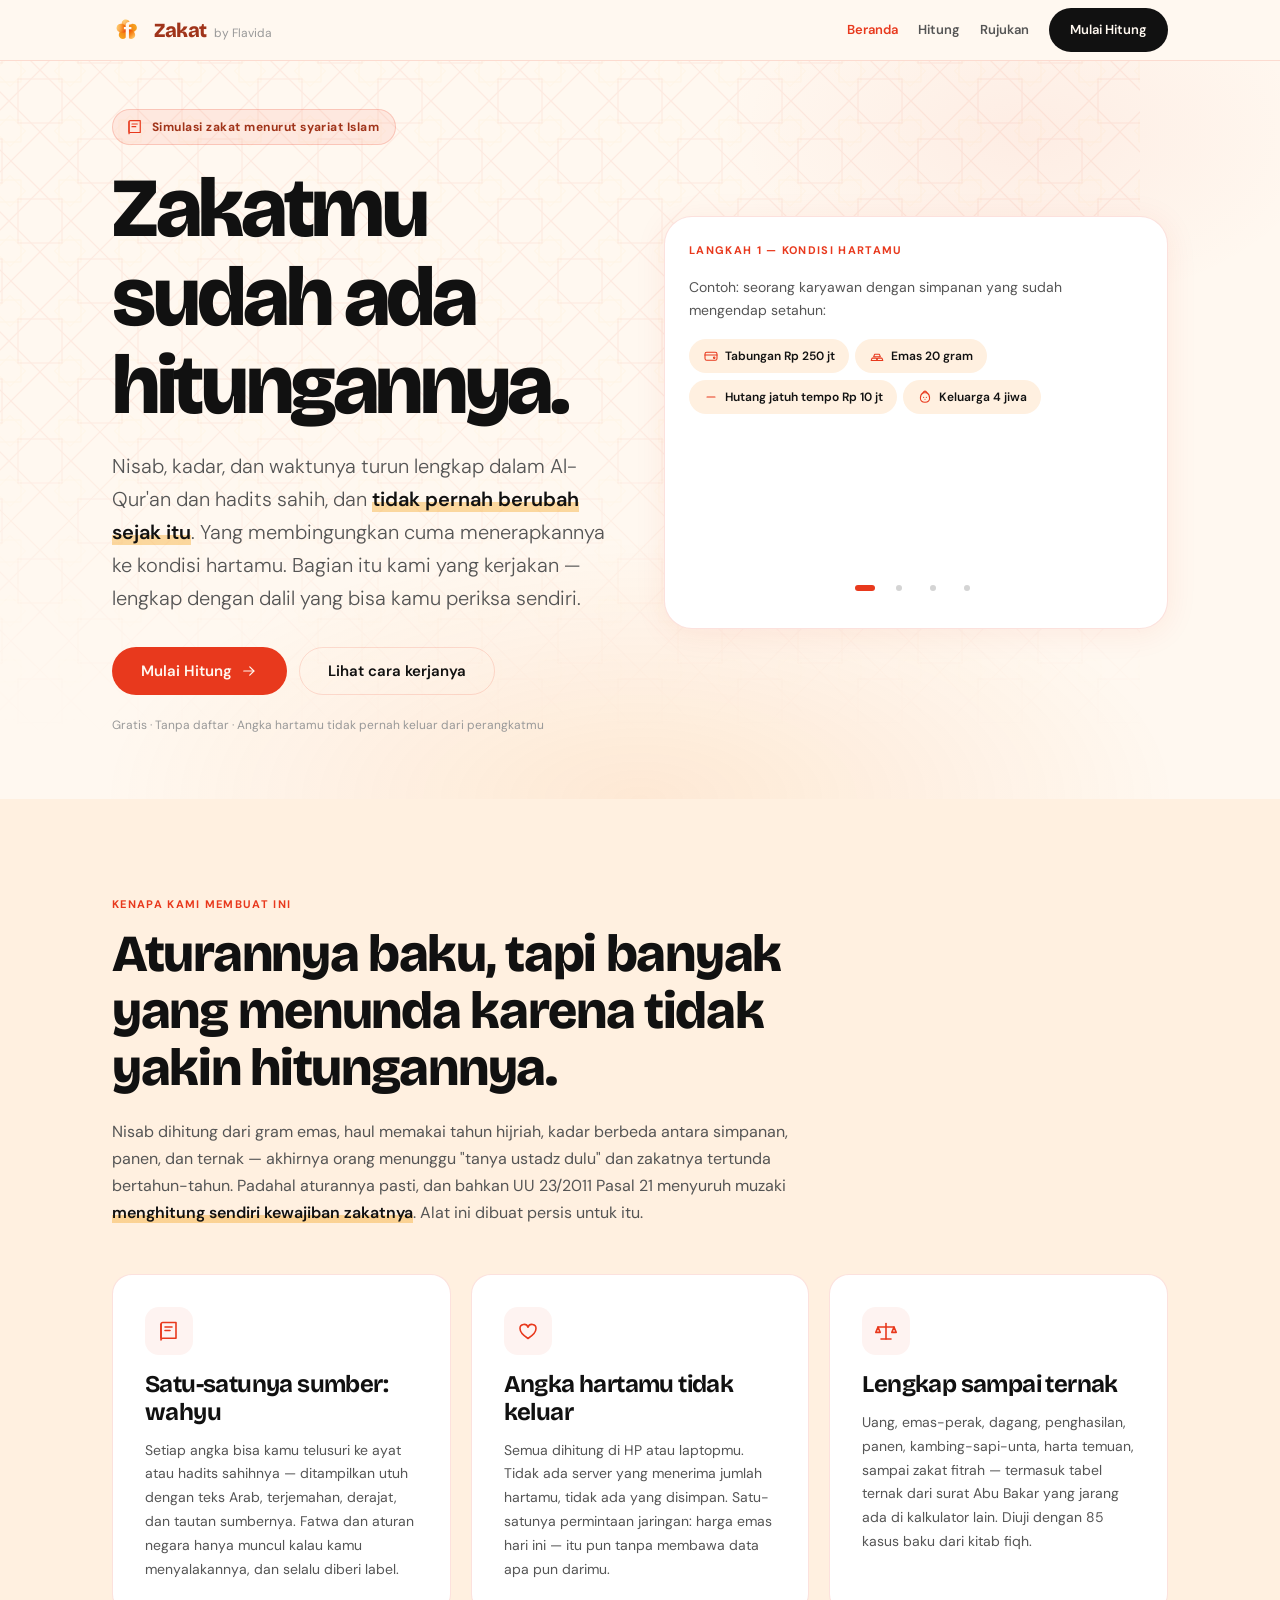
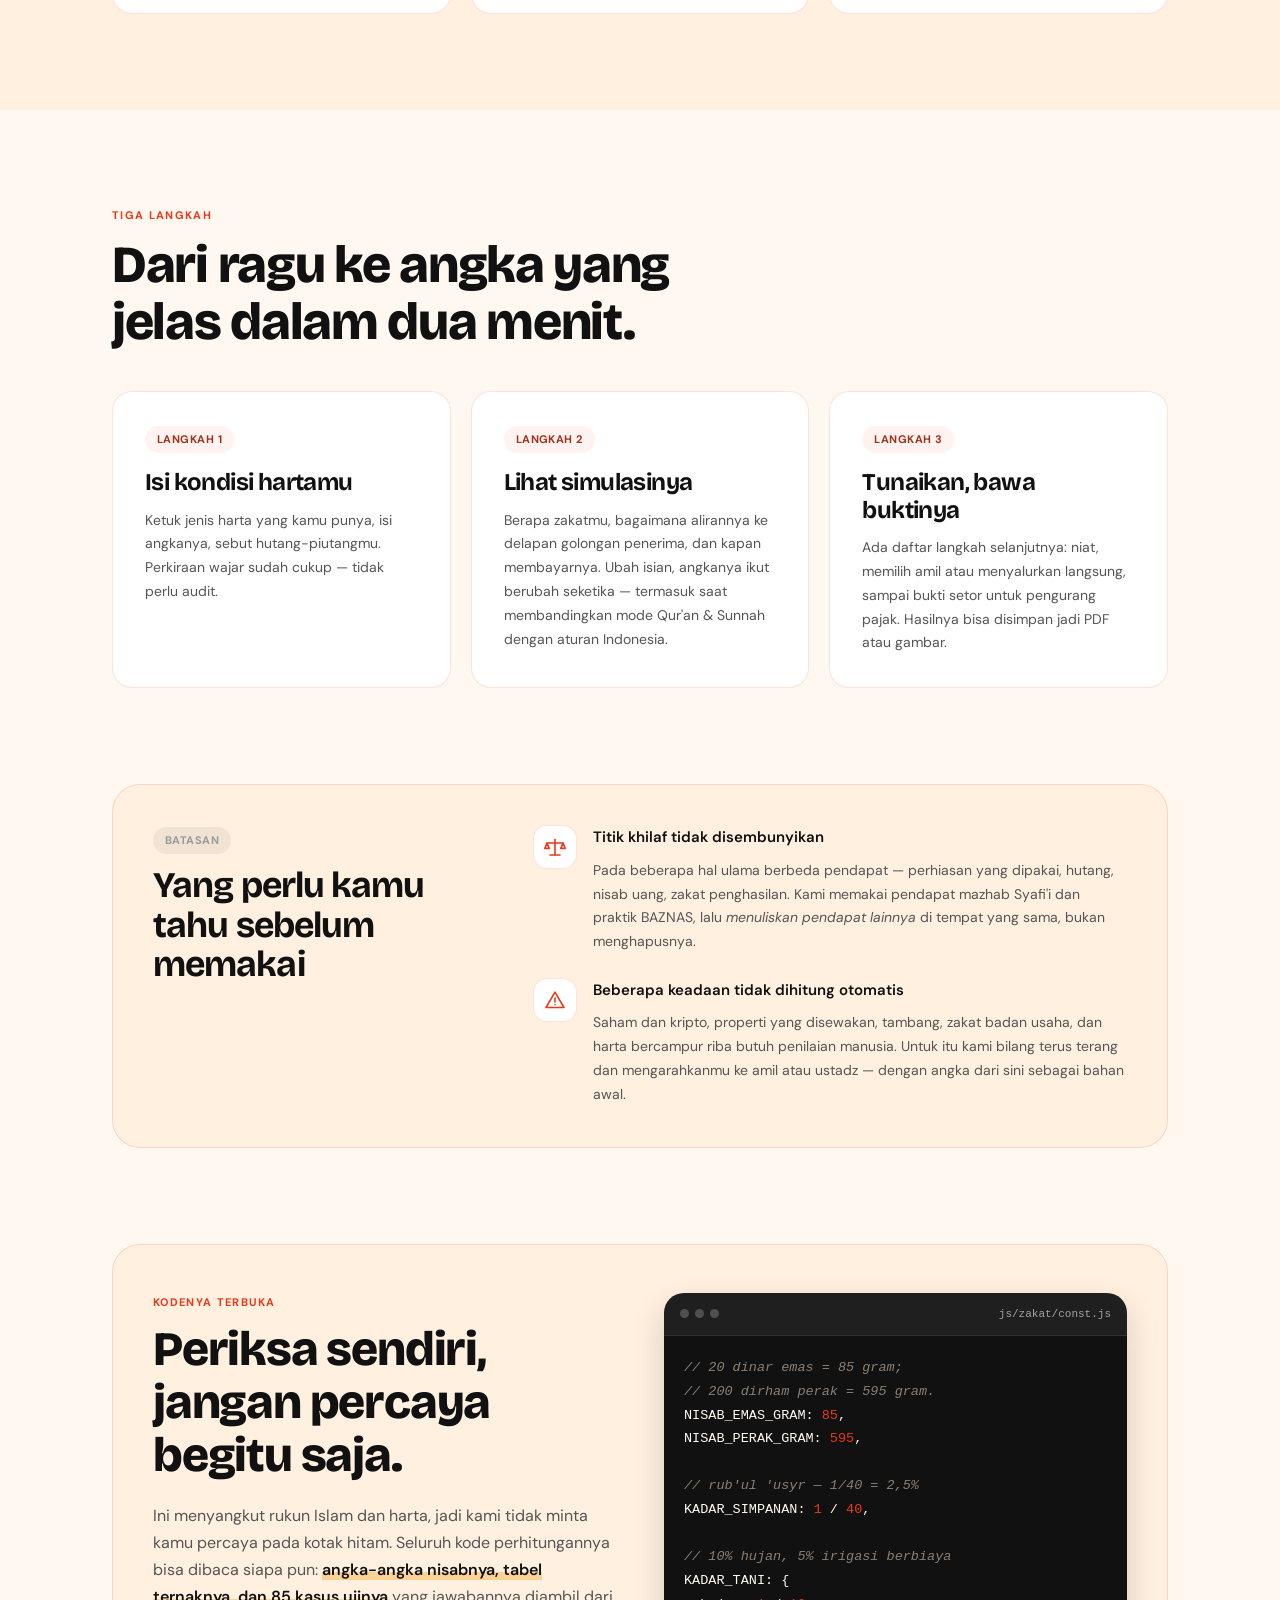
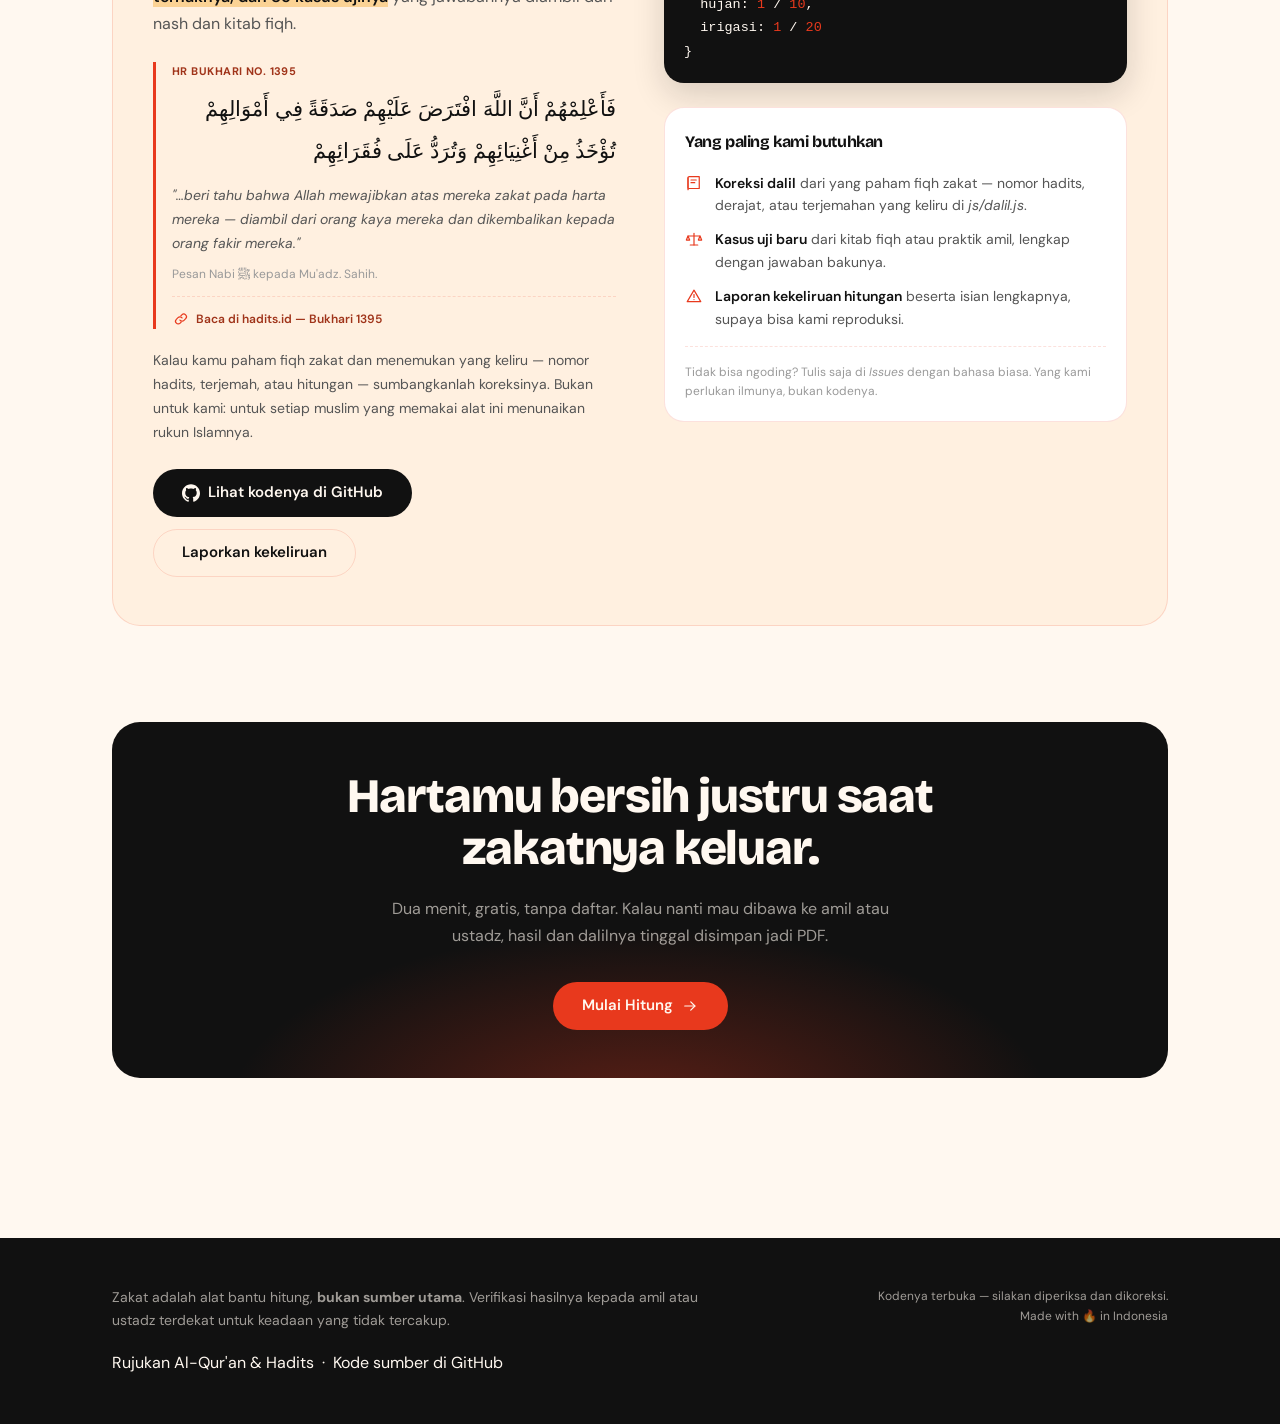
==== index.html @ 784aba40 "Kalkulator zakat sesuai Al-Qur'an dan Sunnah — rilis awal Mesin murni tanpa DOM (8 jenis harta + fit" ====
<!DOCTYPE html>
<html lang="id">
<head>
<meta charset="utf-8">
<meta name="viewport" content="width=device-width, initial-scale=1">
<title>Zakat — hitung zakatmu sesuai Al-Qur'an dan Sunnah</title>
<meta name="description" content="Aturan zakat sudah baku: nisab, kadar, haul, dan 8 golongan penerimanya. Isi kondisi hartamu, lihat berapa zakatmu, ke mana alirannya, dan kapan membayarnya — lengkap dengan dalil yang ditampilkan utuh. Gratis, tanpa daftar, dihitung di browser kamu sendiri.">
<meta name="theme-color" content="#FFF8F0">
<link rel="icon" href="assets/mark-color.svg">
<link rel="preconnect" href="https://fonts.gstatic.com" crossorigin>
<link rel="stylesheet" href="css/tokens.css?v=1">
<link rel="stylesheet" href="css/base.css?v=1">
<link rel="stylesheet" href="css/app.css?v=1">
</head>
<body>
<a class="skip-link" href="#utama">Lompat ke isi</a>

<script src="js/sprite.js?v=1"></script>

<nav class="nav">
  <div class="wrap nav-inner">
    <a class="nav-brand" href="index.html">
      <img src="assets/mark-color.svg" alt="">
      <span class="nav-brand-teks">
        <span class="nav-brand-nama">Zakat</span>
        <span class="nav-brand-sub">by Flavida</span>
      </span>
    </a>

    <button class="nav-toggle" type="button" id="nav-toggle"
            aria-expanded="false" aria-controls="nav-menu" aria-label="Buka menu">
      <span class="nav-toggle-garis"></span>
    </button>

    <div class="nav-menu" id="nav-menu">
      <a href="index.html">Beranda</a>
      <a href="hitung.html">Hitung</a>
      <a href="rujukan.html">Rujukan</a>
      <a class="btn btn-dark btn-sm" href="hitung.html">Mulai Hitung</a>
    </div>
  </div>
</nav>

<main id="utama">

  <!-- ═══ HERO ═══ -->
  <section class="hero">
    <!--
      Latar pola geometri Islam (bintang delapan / khatim) — pola yang sama
      dengan situs waris, karena keduanya satu keluarga: aturan yang dipakai
      di sini aturan Islam, dan itu terlihat sejak layar pertama.
    -->
    <div class="hero-pola" aria-hidden="true">
      <svg class="hero-pola-lapis hero-pola-besar" xmlns="http://www.w3.org/2000/svg">
        <defs>
          <pattern id="khatim-besar" width="120" height="120" patternUnits="userSpaceOnUse">
            <g fill="none" stroke="currentColor" stroke-width="1.1">
              <rect x="38" y="38" width="44" height="44"/>
              <path d="M60 29 91 60 60 91 29 60Z"/>
              <rect x="-22" y="-22" width="44" height="44"/>
              <path d="M0 -31 31 0 0 31 -31 0Z"/>
              <rect x="98" y="-22" width="44" height="44"/>
              <path d="M120 -31 151 0 120 31 89 0Z"/>
              <rect x="-22" y="98" width="44" height="44"/>
              <path d="M0 89 31 120 0 151 -31 120Z"/>
              <rect x="98" y="98" width="44" height="44"/>
              <path d="M120 89 151 120 120 151 89 120Z"/>
              <path d="M31 0 60 29M89 0 60 29M31 120 60 91M89 120 60 91M0 31 29 60M0 89 29 60M120 31 91 60M120 89 91 60"/>
            </g>
          </pattern>
        </defs>
        <rect width="100%" height="100%" fill="url(#khatim-besar)"/>
      </svg>

      <svg class="hero-pola-lapis hero-pola-kecil" xmlns="http://www.w3.org/2000/svg">
        <defs>
          <pattern id="khatim-kecil" width="60" height="60" patternUnits="userSpaceOnUse">
            <g fill="none" stroke="currentColor" stroke-width="0.9">
              <rect x="19" y="19" width="22" height="22"/>
              <path d="M30 14.5 45.5 30 30 45.5 14.5 30Z"/>
            </g>
          </pattern>
        </defs>
        <rect width="100%" height="100%" fill="url(#khatim-kecil)"/>
      </svg>
    </div>

    <div class="wrap">
      <div class="hero-grid">
        <div>
          <span class="lencana-syariat">
            <svg class="ic ic-sm" aria-hidden="true"><use href="#i-kitab"></use></svg>
            Simulasi zakat menurut syariat Islam
          </span>
          <h1>Zakatmu sudah ada hitungannya.</h1>
          <p class="hero-lead">
            Nisab, kadar, dan waktunya turun lengkap dalam Al-Qur'an dan hadits sahih, dan
            <span class="sorot">tidak pernah berubah sejak itu</span>. Yang membingungkan
            cuma menerapkannya ke kondisi hartamu. Bagian itu kami yang kerjakan —
            lengkap dengan dalil yang bisa kamu periksa sendiri.
          </p>
          <div class="btn-row">
            <a class="btn btn-primary" href="hitung.html">
              Mulai Hitung <svg class="ic ic-sm" aria-hidden="true"><use href="#i-kanan"></use></svg>
            </a>
            <a class="btn btn-ghost" href="#cara">Lihat cara kerjanya</a>
          </div>
          <p class="flav-caption" style="margin-top: var(--space-5)">
            Gratis · Tanpa daftar · Angka hartamu tidak pernah keluar dari perangkatmu
          </p>
        </div>

        <!-- Animasi demo — dihitung mesin asli, bukan angka karangan -->
        <div class="demo" id="demo" aria-label="Contoh simulasi perhitungan zakat">
          <div class="demo-tahap" id="demo-tahap"></div>
          <div id="demo-isi" style="min-height: 280px"></div>
          <div class="demo-titik" id="demo-titik"></div>
        </div>
      </div>
    </div>
  </section>

  <!-- ═══ MASALAHNYA ═══ -->
  <section class="section" id="cara" style="background: var(--bg-secondary)">
    <div class="wrap">
      <div style="max-width: 62ch; margin-bottom: var(--space-12)">
        <span class="overline">Kenapa kami membuat ini</span>
        <h2 class="flav-display-l">Aturannya baku, tapi banyak yang menunda karena tidak yakin hitungannya.</h2>
        <p class="flav-body" style="margin-top: var(--space-5)">
          Nisab dihitung dari gram emas, haul memakai tahun hijriah, kadar berbeda antara
          simpanan, panen, dan ternak — akhirnya orang menunggu "tanya ustadz dulu" dan
          zakatnya tertunda bertahun-tahun. Padahal aturannya pasti, dan bahkan
          UU 23/2011 Pasal 21 menyuruh muzaki <span class="sorot">menghitung sendiri
          kewajiban zakatnya</span>. Alat ini dibuat persis untuk itu.
        </p>
      </div>

      <div class="grid grid-3">
        <div class="card card-hover">
          <div class="card-icon"><svg class="ic" aria-hidden="true" style="color:var(--color-flame)"><use href="#i-kitab"></use></svg></div>
          <h3 class="flav-heading-m">Satu-satunya sumber: wahyu</h3>
          <p class="flav-body-sm" style="margin-top: var(--space-3)">
            Setiap angka bisa kamu telusuri ke ayat atau hadits sahihnya — ditampilkan utuh
            dengan teks Arab, terjemahan, derajat, dan tautan sumbernya. Fatwa dan aturan
            negara hanya muncul kalau kamu menyalakannya, dan selalu diberi label.
          </p>
        </div>
        <div class="card card-hover">
          <div class="card-icon"><svg class="ic" aria-hidden="true" style="color:var(--color-flame)"><use href="#i-hati"></use></svg></div>
          <h3 class="flav-heading-m">Angka hartamu tidak keluar</h3>
          <p class="flav-body-sm" style="margin-top: var(--space-3)">
            Semua dihitung di HP atau laptopmu. Tidak ada server yang menerima jumlah
            hartamu, tidak ada yang disimpan. Satu-satunya permintaan jaringan: harga emas
            hari ini — itu pun tanpa membawa data apa pun darimu.
          </p>
        </div>
        <div class="card card-hover">
          <div class="card-icon"><svg class="ic" aria-hidden="true" style="color:var(--color-flame)"><use href="#i-timbangan"></use></svg></div>
          <h3 class="flav-heading-m">Lengkap sampai ternak</h3>
          <p class="flav-body-sm" style="margin-top: var(--space-3)">
            Uang, emas-perak, dagang, penghasilan, panen, kambing-sapi-unta, harta temuan,
            sampai zakat fitrah — termasuk tabel ternak dari surat Abu Bakar yang jarang
            ada di kalkulator lain. Diuji dengan 85 kasus baku dari kitab fiqh.
          </p>
        </div>
      </div>
    </div>
  </section>

  <!-- ═══ LANGKAH ═══ -->
  <section class="section">
    <div class="wrap">
      <span class="overline">Tiga langkah</span>
      <h2 class="flav-display-l" style="max-width: 20ch">Dari ragu ke angka yang jelas dalam dua menit.</h2>

      <div class="grid grid-3" style="margin-top: var(--space-10)">
        <div class="card">
          <span class="badge">Langkah 1</span>
          <h3 class="flav-heading-m" style="margin-top: var(--space-4)">Isi kondisi hartamu</h3>
          <p class="flav-body-sm" style="margin-top: var(--space-3)">
            Ketuk jenis harta yang kamu punya, isi angkanya, sebut hutang-piutangmu.
            Perkiraan wajar sudah cukup — tidak perlu audit.
          </p>
        </div>
        <div class="card">
          <span class="badge">Langkah 2</span>
          <h3 class="flav-heading-m" style="margin-top: var(--space-4)">Lihat simulasinya</h3>
          <p class="flav-body-sm" style="margin-top: var(--space-3)">
            Berapa zakatmu, bagaimana alirannya ke delapan golongan penerima, dan kapan
            membayarnya. Ubah isian, angkanya ikut berubah seketika — termasuk saat
            membandingkan mode Qur'an &amp; Sunnah dengan aturan Indonesia.
          </p>
        </div>
        <div class="card">
          <span class="badge">Langkah 3</span>
          <h3 class="flav-heading-m" style="margin-top: var(--space-4)">Tunaikan, bawa buktinya</h3>
          <p class="flav-body-sm" style="margin-top: var(--space-3)">
            Ada daftar langkah selanjutnya: niat, memilih amil atau menyalurkan langsung,
            sampai bukti setor untuk pengurang pajak. Hasilnya bisa disimpan jadi
            PDF atau gambar.
          </p>
        </div>
      </div>
    </div>
  </section>

  <!-- ═══ BATASAN — jujur di depan ═══ -->
  <section class="section" style="padding-top: 0">
    <div class="wrap">
      <div class="batasan">
        <div class="batasan-kepala">
          <span class="badge badge-muted">Batasan</span>
          <h2 class="flav-heading-l" style="margin-top: var(--space-3)">Yang perlu kamu tahu
            sebelum memakai</h2>
        </div>
        <div class="batasan-poin">
          <div class="batasan-item">
            <span class="batasan-ikon">
              <svg class="ic" aria-hidden="true"><use href="#i-timbangan"></use></svg>
            </span>
            <div>
              <strong>Titik khilaf tidak disembunyikan</strong>
              <p>Pada beberapa hal ulama berbeda pendapat — perhiasan yang dipakai, hutang,
                nisab uang, zakat penghasilan. Kami memakai pendapat mazhab Syafi'i dan
                praktik BAZNAS, lalu <em>menuliskan pendapat lainnya</em> di tempat yang
                sama, bukan menghapusnya.</p>
            </div>
          </div>
          <div class="batasan-item">
            <span class="batasan-ikon">
              <svg class="ic" aria-hidden="true"><use href="#i-waspada"></use></svg>
            </span>
            <div>
              <strong>Beberapa keadaan tidak dihitung otomatis</strong>
              <p>Saham dan kripto, properti yang disewakan, tambang, zakat badan usaha, dan
                harta bercampur riba butuh penilaian manusia. Untuk itu kami bilang terus
                terang dan mengarahkanmu ke amil atau ustadz — dengan angka dari sini
                sebagai bahan awal.</p>
            </div>
          </div>
        </div>
      </div>
    </div>
  </section>

  <!-- ═══ KODE TERBUKA & KONTRIBUSI ═══ -->
  <section class="section" style="padding-top: 0" id="kontribusi">
    <div class="wrap">
      <div class="terbuka">
        <div class="terbuka-kiri">
          <span class="overline">Kodenya terbuka</span>
          <h2 class="flav-display-m" style="max-width: 16ch">Periksa sendiri, jangan percaya
            begitu saja.</h2>

          <p class="flav-body" style="margin-top: var(--space-5)">
            Ini menyangkut rukun Islam dan harta, jadi kami tidak minta kamu percaya pada
            kotak hitam. Seluruh kode perhitungannya bisa dibaca siapa pun:
            <span class="sorot">angka-angka nisabnya, tabel ternaknya, dan 85 kasus
            ujinya</span> yang jawabannya diambil dari nash dan kitab fiqh.
          </p>

          <div class="dalil" style="margin-top: var(--space-6)">
            <div class="dalil-rujukan">HR Bukhari no. 1395</div>
            <div class="dalil-arab" lang="ar" dir="rtl">فَأَعْلِمْهُمْ أَنَّ اللَّهَ افْتَرَضَ عَلَيْهِمْ صَدَقَةً فِي أَمْوَالِهِمْ تُؤْخَذُ مِنْ أَغْنِيَائِهِمْ وَتُرَدُّ عَلَى فُقَرَائِهِمْ</div>
            <div class="dalil-terjemah">
              "…beri tahu bahwa Allah mewajibkan atas mereka zakat pada harta mereka —
              diambil dari orang kaya mereka dan dikembalikan kepada orang fakir mereka."
            </div>
            <div class="dalil-sumber">Pesan Nabi ﷺ kepada Mu'adz. Sahih.</div>
            <div class="dalil-tautan">
              <a href="https://www.hadits.id/hadits/bukhari/1395" target="_blank" rel="noopener noreferrer">
                <svg class="ic ic-sm" aria-hidden="true"><use href="#i-tautan"></use></svg>
                Baca di hadits.id — Bukhari 1395
              </a>
            </div>
          </div>

          <p class="flav-body-sm" style="margin-top: var(--space-5)">
            Kalau kamu paham fiqh zakat dan menemukan yang keliru — nomor hadits, terjemah,
            atau hitungan — sumbangkanlah koreksinya. Bukan untuk kami: untuk setiap muslim
            yang memakai alat ini menunaikan rukun Islamnya.
          </p>

          <div class="btn-row" style="margin-top: var(--space-6)">
            <a class="btn btn-dark" href="https://github.com/arnantoakbar/zakat"
               target="_blank" rel="noopener noreferrer">
              <svg class="ic ic-sm ic-isi" aria-hidden="true"><use href="#i-github"></use></svg>
              Lihat kodenya di GitHub
            </a>
            <a class="btn btn-ghost" href="https://github.com/arnantoakbar/zakat/issues/new"
               target="_blank" rel="noopener noreferrer">
              Laporkan kekeliruan
            </a>
          </div>
        </div>

        <div class="terbuka-kanan">
          <!-- Cuplikan kode sungguhan dari mesin zakat, bukan hiasan. -->
          <div class="kode-kartu">
            <div class="kode-bar">
              <span class="kode-titik"></span><span class="kode-titik"></span><span class="kode-titik"></span>
              <span class="kode-nama">js/zakat/const.js</span>
            </div>
            <pre class="kode-isi"><code><span class="k-c">// 20 dinar emas = 85 gram;</span>
<span class="k-c">// 200 dirham perak = 595 gram.</span>
NISAB_EMAS_GRAM: <span class="k-n">85</span>,
NISAB_PERAK_GRAM: <span class="k-n">595</span>,

<span class="k-c">// rub'ul 'usyr — 1/40 = 2,5%</span>
KADAR_SIMPANAN: <span class="k-n">1</span> / <span class="k-n">40</span>,

<span class="k-c">// 10% hujan, 5% irigasi berbiaya</span>
KADAR_TANI: {
  hujan: <span class="k-n">1</span> / <span class="k-n">10</span>,
  irigasi: <span class="k-n">1</span> / <span class="k-n">20</span>
}</code></pre>
          </div>

          <div class="kontrib">
            <div class="kontrib-judul">Yang paling kami butuhkan</div>
            <ul class="kontrib-daftar">
              <li>
                <svg class="ic ic-sm" aria-hidden="true"><use href="#i-kitab"></use></svg>
                <span><strong>Koreksi dalil</strong> dari yang paham fiqh zakat — nomor
                  hadits, derajat, atau terjemahan yang keliru di <em>js/dalil.js</em>.</span>
              </li>
              <li>
                <svg class="ic ic-sm" aria-hidden="true"><use href="#i-timbangan"></use></svg>
                <span><strong>Kasus uji baru</strong> dari kitab fiqh atau praktik amil,
                  lengkap dengan jawaban bakunya.</span>
              </li>
              <li>
                <svg class="ic ic-sm" aria-hidden="true"><use href="#i-waspada"></use></svg>
                <span><strong>Laporan kekeliruan hitungan</strong> beserta isian lengkapnya,
                  supaya bisa kami reproduksi.</span>
              </li>
            </ul>
            <p class="kontrib-kaki">
              Tidak bisa ngoding? Tulis saja di <em>Issues</em> dengan bahasa biasa. Yang
              kami perlukan ilmunya, bukan kodenya.
            </p>
          </div>
        </div>
      </div>
    </div>
  </section>

  <!-- ═══ CTA ═══ -->
  <section class="section" style="padding-top: 0">
    <div class="wrap">
      <div style="background: var(--bg-dark); border-radius: var(--radius-cta); padding: var(--space-12) var(--space-6); text-align: center; position: relative; overflow: hidden">
        <div style="position:absolute; inset:0; background: radial-gradient(ellipse 60% 80% at 50% 110%, rgba(232,57,29,0.35), transparent 65%)"></div>
        <div style="position: relative">
          <h2 class="flav-display-m" style="color: var(--fg-on-dark); max-width: 22ch; margin-inline: auto">
            Hartamu bersih justru saat zakatnya keluar.
          </h2>
          <p style="color: var(--fg-on-dark-dim); margin: var(--space-5) auto var(--space-8); max-width: 48ch">
            Dua menit, gratis, tanpa daftar. Kalau nanti mau dibawa ke amil atau ustadz,
            hasil dan dalilnya tinggal disimpan jadi PDF.
          </p>
          <a class="btn btn-primary" href="hitung.html">
            Mulai Hitung <svg class="ic ic-sm" aria-hidden="true"><use href="#i-kanan"></use></svg>
          </a>
        </div>
      </div>
    </div>
  </section>

</main>

<footer class="footer">
  <div class="wrap footer-inner">
    <div>
      <p class="footer-note">
        Zakat adalah alat bantu hitung, <strong>bukan sumber utama</strong>. Verifikasi
        hasilnya kepada amil atau ustadz terdekat untuk keadaan yang tidak tercakup.
      </p>
      <p style="margin-top: var(--space-4)">
        <a href="rujukan.html">Rujukan Al-Qur'an &amp; Hadits</a> &nbsp;·&nbsp;
        <a href="https://github.com/arnantoakbar/zakat" target="_blank" rel="noopener noreferrer">Kode sumber di GitHub</a>
      </p>
    </div>
    <div class="footer-made">
      Kodenya terbuka — silakan diperiksa dan dikoreksi.<br>
      Made with 🔥 in Indonesia
    </div>
  </div>
</footer>

<script src="js/zakat/const.js?v=1"></script>
<script src="js/zakat/dagang.js?v=1"></script>
<script src="js/zakat/uang.js?v=1"></script>
<script src="js/zakat/penghasilan.js?v=1"></script>
<script src="js/zakat/tani.js?v=1"></script>
<script src="js/zakat/ternak.js?v=1"></script>
<script src="js/zakat/rikaz.js?v=1"></script>
<script src="js/zakat/fitrah.js?v=1"></script>
<script src="js/zakat/solve.js?v=1"></script>
<script src="js/dalil.js?v=1"></script>
<script src="js/harga.js?v=1"></script>
<script src="js/ui-landing.js?v=1"></script>
<script src="js/ui-nav.js?v=1"></script>
</body>
</html>
---- css/tokens.css ----
/*
 * Flavida Design System — Colors & Typography
 * v1.0 · 2026 · flavida.co
 *
 * Fonts: Bricolage Grotesque (display) + DM Sans (body).
 * The @import below loads them automatically. For best performance, ALSO add a
 * matching <link rel="preconnect"> to fonts.gstatic.com in your <head>.
 */
@import url('https://fonts.googleapis.com/css2?family=Bricolage+Grotesque:opsz,wght@12..96,700;12..96,800&family=DM+Sans:wght@300;400;500;600;700&display=swap');

/* ═══════════════════════════════════════════════════
   BASE COLOR TOKENS
   Inspired by Delonix regia (Flame Tree) flower
   ═══════════════════════════════════════════════════ */
:root {

  /* Primary palette */
  --color-flame:      #E8391D;   /* Flame Red — CTAs, primary accent */
  --color-orange:     #F5760A;   /* Fire Orange — gradient mid, hover */
  --color-amber:      #F5A623;   /* Amber Gold — highlights, sparkles */

  /* Neutrals */
  --color-ember:      #A0341A;   /* Ember — wordmark ink on light bg (warm dark) */
  --color-charcoal:   #111111;   /* Deep Charcoal — text, dark sections, B&W print utility */
  --color-mid:        #555555;   /* Mid Grey — body text, secondary */
  --color-light:      #999999;   /* Light Grey — captions, placeholders */

  /* Warm backgrounds */
  --color-cream:      #FFF8F0;   /* Warm Cream — primary bg (60%) */
  --color-parchment:  #FFF0E0;   /* Parchment — secondary bg, cards */

  /* Accent */
  --color-green:      #1B5E3B;   /* Canopy Green — from Delonix leaves, accent only */

  /* Semantic surface tokens */
  --color-border:     rgba(232, 57, 29, 0.15);
  --color-border-hover: rgba(232, 57, 29, 0.3);
  --color-shadow:     rgba(232, 57, 29, 0.08);
  --color-shadow-hover: rgba(232, 57, 29, 0.2);
  --color-flame-tint-sm: rgba(232, 57, 29, 0.06);
  --color-flame-tint-md: rgba(232, 57, 29, 0.12);
  --color-flame-tint-lg: rgba(232, 57, 29, 0.2);


  /* ═══════════════════════════════════════════════════
     SEMANTIC COLOR ALIASES
     ═══════════════════════════════════════════════════ */

  /* Backgrounds */
  --bg-primary:       var(--color-cream);
  --bg-secondary:     var(--color-parchment);
  --bg-dark:          var(--color-charcoal);
  --bg-accent:        var(--color-flame);

  /* Foregrounds */
  --fg-logo:          var(--color-ember);     /* Wordmark / logo ink on light bg */
  --fg1:              var(--color-charcoal);  /* Primary text */
  --fg2:              var(--color-mid);       /* Secondary text */
  --fg3:              var(--color-light);     /* Tertiary text / captions */
  --fg-accent:        var(--color-flame);     /* Accent / links */
  --fg-on-dark:       #FFF8F0;               /* Text on dark backgrounds */
  --fg-on-dark-dim:   rgba(255, 248, 240, 0.6);

  /* Borders */
  --border-default:   var(--color-border);
  --border-hover:     var(--color-border-hover);

  /* Shadows */
  --shadow-card:      0 4px 32px var(--color-shadow);
  --shadow-card-hover: 0 8px 32px var(--color-shadow-hover);
  --shadow-btn:       0 8px 24px rgba(232, 57, 29, 0.3);
  --shadow-mascot:    drop-shadow(0 8px 24px rgba(232, 57, 29, 0.2));

  /* Interactive states */
  --color-focus:      var(--color-flame);
  --color-success:    #22C55E;
  --color-error:      #E8391D;


  /* ═══════════════════════════════════════════════════
     TYPOGRAPHY TOKENS
     ═══════════════════════════════════════════════════ */

  /* Font families */
  --font-display:   'Bricolage Grotesque', 'Arial Black', sans-serif;
  --font-body:      'DM Sans', 'Helvetica Neue', Arial, sans-serif;
  --font-mono:      'Courier New', Courier, monospace;

  /* Font weights */
  --fw-light:       300;
  --fw-regular:     400;
  --fw-medium:      500;
  --fw-semibold:    600;
  --fw-bold:        700;
  --fw-extrabold:   800;

  /* Type scale — fluid where appropriate */
  --text-display-xl: clamp(42px, 7vw, 84px);    /* Hero headline */
  --text-display-l:  clamp(32px, 4.5vw, 52px);  /* Section titles */
  --text-display-m:  clamp(28px, 4vw, 48px);    /* CTA banners */
  --text-heading-l:  clamp(24px, 3vw, 36px);    /* Card/section h3 */
  --text-heading-m:  clamp(18px, 2.5vw, 24px);  /* h4 */
  --text-heading-s:  20px;                        /* h5 */
  --text-body-xl:    20px;                        /* Lead paragraph */
  --text-body:       16px;                        /* Standard body */
  --text-body-s:     15px;                        /* Secondary body */
  --text-body-xs:    14px;                        /* Card body */
  --text-label:      13px;                        /* Labels, nav */
  --text-caption:    12px;                        /* Small labels */
  --text-micro:      11px;                        /* Tags, overlines */

  /* Line heights */
  --lh-display:     1.05;
  --lh-heading:     1.1;
  --lh-lead:        1.65;
  --lh-body:        1.7;
  --lh-ui:          1.5;
  --lh-tight:       1.15;

  /* Letter spacing */
  --ls-tight:       -0.04em;  /* Display XL */
  --ls-snug:        -0.025em; /* Section titles */
  --ls-normal:      0;
  --ls-wide:        0.04em;   /* Nav, small labels */
  --ls-wider:       0.08em;   /* Tags */
  --ls-widest:      0.12em;   /* Overlines */


  /* ═══════════════════════════════════════════════════
     SPACING SCALE (4px base)
     ═══════════════════════════════════════════════════ */

  --space-1:   4px;
  --space-2:   8px;
  --space-3:   12px;
  --space-4:   16px;
  --space-5:   20px;
  --space-6:   24px;
  --space-7:   28px;
  --space-8:   32px;
  --space-10:  40px;
  --space-12:  48px;
  --space-14:  56px;
  --space-16:  64px;
  --space-20:  80px;
  --space-24:  96px;


  /* ═══════════════════════════════════════════════════
     BORDER RADIUS
     ═══════════════════════════════════════════════════ */

  --radius-pill:    100px;   /* Buttons, tags, badges */
  --radius-card:    20px;    /* Cards */
  --radius-cta:     28px;    /* CTA banners */
  --radius-icon:    14px;    /* Card icon boxes */
  --radius-input:   12px;    /* Form inputs */
  --radius-sm:      8px;     /* Small items */
  --radius-xs:      6px;     /* Tiny chips */


  /* ═══════════════════════════════════════════════════
     ANIMATION / TRANSITIONS
     ═══════════════════════════════════════════════════ */

  --ease-default:   ease;
  --duration-fast:  0.15s;
  --duration-base:  0.2s;
  --duration-slow:  0.35s;

  /* Standard transition shorthand */
  --transition-base:  transform var(--duration-base) var(--ease-default),
                      box-shadow var(--duration-base) var(--ease-default),
                      border-color var(--duration-base) var(--ease-default),
                      background var(--duration-base) var(--ease-default),
                      color var(--duration-fast) var(--ease-default);
}


/* ═══════════════════════════════════════════════════
   SEMANTIC TYPOGRAPHY CLASSES
   ═══════════════════════════════════════════════════ */

.flav-display-xl {
  font-family: var(--font-display);
  font-size: var(--text-display-xl);
  font-weight: var(--fw-extrabold);
  line-height: var(--lh-display);
  letter-spacing: var(--ls-tight);
}

.flav-display-l {
  font-family: var(--font-display);
  font-size: var(--text-display-l);
  font-weight: var(--fw-extrabold);
  line-height: var(--lh-heading);
  letter-spacing: var(--ls-snug);
}

.flav-display-m {
  font-family: var(--font-display);
  font-size: var(--text-display-m);
  font-weight: var(--fw-extrabold);
  line-height: var(--lh-heading);
  letter-spacing: var(--ls-snug);
}

.flav-heading-l {
  font-family: var(--font-display);
  font-size: var(--text-heading-l);
  font-weight: var(--fw-bold);
  line-height: var(--lh-heading);
  letter-spacing: var(--ls-snug);
}

.flav-heading-m {
  font-family: var(--font-display);
  font-size: var(--text-heading-m);
  font-weight: var(--fw-bold);
  line-height: var(--lh-tight);
}

.flav-body-lead {
  font-family: var(--font-body);
  font-size: var(--text-body-xl);
  font-weight: var(--fw-light);
  line-height: var(--lh-lead);
  color: var(--fg2);
}

.flav-body {
  font-family: var(--font-body);
  font-size: var(--text-body);
  font-weight: var(--fw-regular);
  line-height: var(--lh-body);
  color: var(--fg2);
}

.flav-body-sm {
  font-family: var(--font-body);
  font-size: var(--text-body-xs);
  font-weight: var(--fw-regular);
  line-height: var(--lh-body);
  color: var(--fg2);
}

.flav-label {
  font-family: var(--font-body);
  font-size: var(--text-micro);
  font-weight: var(--fw-bold);
  letter-spacing: var(--ls-widest);
  text-transform: uppercase;
  color: var(--fg-accent);
}

.flav-caption {
  font-family: var(--font-body);
  font-size: var(--text-caption);
  font-weight: var(--fw-regular);
  color: var(--fg3);
}

/* ═══════════════════════════════════════════════════
   UTILITY GRADIENTS
   ═══════════════════════════════════════════════════ */

.flav-gradient-flame {
  background: linear-gradient(135deg, var(--color-amber), var(--color-orange), var(--color-flame));
}

.flav-gradient-text {
  background: linear-gradient(135deg, var(--color-amber), var(--color-flame));
  -webkit-background-clip: text;
  -webkit-text-fill-color: transparent;
  background-clip: text;
}

.flav-glow-hero {
  background:
    radial-gradient(ellipse 60% 50% at 50% 100%, rgba(245,118,10,0.12), transparent 70%),
    radial-gradient(ellipse 40% 40% at 80% 20%, rgba(232,57,29,0.06), transparent 60%);
}

.flav-glow-dark {
  background: radial-gradient(ellipse 60% 80% at 50% 110%, rgba(232,57,29,0.35), transparent 65%);
}
---- css/base.css ----
/*
 * Waris — base layer
 * Reset, layout shell, nav, footer, buttons, cards.
 * Semua nilai warna/tipografi/jarak diambil dari css/tokens.css (Flavida DS).
 */

/* ═══════════════════════════════════════════════════
   RESET
   ═══════════════════════════════════════════════════ */

*,
*::before,
*::after { box-sizing: border-box; }

* { margin: 0; padding: 0; }

html {
  -webkit-text-size-adjust: 100%;
  scroll-behavior: smooth;
}

body {
  font-family: var(--font-body);
  font-size: var(--text-body);
  font-weight: var(--fw-regular);
  line-height: var(--lh-body);
  color: var(--fg1);
  background: var(--bg-primary);
  -webkit-font-smoothing: antialiased;
  text-rendering: optimizeLegibility;
  min-height: 100vh;
}

img, svg { display: block; max-width: 100%; }

/* Atribut hidden harus benar-benar menyembunyikan.
   Aturan bawaan browser untuk [hidden] kalah oleh kelas apa pun yang menyetel
   display — misalnya .btn yang inline-flex — sehingga elemen ber-hidden tetap
   terlihat. Ini pernah membuat dua tombol "kembali" muncul bersamaan di
   wizard. */
[hidden] { display: none !important; }

button, input, select, textarea { font: inherit; color: inherit; }

button { background: none; border: none; cursor: pointer; }

ul, ol { list-style: none; }

a { color: var(--fg-accent); text-decoration: none; }
a:hover { text-decoration: underline; }

:focus-visible {
  outline: 2px solid var(--color-flame);
  outline-offset: 3px;
  border-radius: var(--radius-xs);
}

@media (prefers-reduced-motion: reduce) {
  html { scroll-behavior: auto; }
  *, *::before, *::after {
    animation-duration: 0.01ms !important;
    animation-iteration-count: 1 !important;
    transition-duration: 0.01ms !important;
  }
}

/* ═══════════════════════════════════════════════════
   LAYOUT
   ═══════════════════════════════════════════════════ */

.wrap {
  width: 100%;
  max-width: 1120px;
  margin-inline: auto;
  padding-inline: var(--space-5);
}

.wrap-narrow { max-width: 720px; }

.section { padding-block: var(--space-16); }

@media (min-width: 768px) {
  .wrap { padding-inline: var(--space-8); }
  .section { padding-block: var(--space-24); }
}

.stack > * + * { margin-top: var(--space-4); }
.stack-lg > * + * { margin-top: var(--space-8); }

/* ═══════════════════════════════════════════════════
   TYPE HELPERS (melengkapi kelas flav-* di tokens.css)
   ═══════════════════════════════════════════════════ */

h1, h2, h3, h4 {
  font-family: var(--font-display);
  font-weight: var(--fw-bold);
  line-height: var(--lh-heading);
  letter-spacing: var(--ls-snug);
  color: var(--fg1);
}

.overline {
  font-family: var(--font-body);
  font-size: var(--text-micro);
  font-weight: var(--fw-bold);
  letter-spacing: var(--ls-widest);
  text-transform: uppercase;
  color: var(--fg-accent);
  display: block;
  margin-bottom: var(--space-3);
}

.muted { color: var(--fg2); }
.dim { color: var(--fg3); }
.center { text-align: center; }
.nowrap { white-space: nowrap; }

.num {
  font-variant-numeric: tabular-nums;
  font-feature-settings: "tnum";
}

/* ═══════════════════════════════════════════════════
   NAV
   ═══════════════════════════════════════════════════ */

.nav {
  position: sticky;
  top: 0;
  z-index: 50;
  background: rgba(255, 248, 240, 0.92);
  backdrop-filter: blur(12px);
  -webkit-backdrop-filter: blur(12px);
  border-bottom: 1px solid var(--border-default);
}

.nav-inner {
  display: flex;
  align-items: center;
  justify-content: space-between;
  gap: var(--space-4);
  min-height: 60px;
}

.nav-brand {
  display: flex;
  align-items: center;
  gap: var(--space-3);
  text-decoration: none;
  min-height: 44px;
  flex: none;
}
.nav-brand:hover { text-decoration: none; }

.nav-brand img { width: 30px; height: 30px; flex: none; }

/* "Waris" dan "by Flavida" dipisah sebagai dua elemen dengan jarak sendiri.
   Sebelumnya keduanya menempel jadi terbaca "Warisby Flavida". */
.nav-brand-teks {
  display: flex;
  align-items: baseline;
  gap: 7px;
  white-space: nowrap;
}

.nav-brand-nama {
  font-family: var(--font-display);
  font-size: 18px;
  font-weight: var(--fw-extrabold);
  letter-spacing: var(--ls-snug);
  color: var(--fg-logo);
  line-height: 1.1;
}

.nav-brand-sub {
  font-family: var(--font-body);
  font-size: var(--text-caption);
  font-weight: var(--fw-regular);
  color: var(--fg3);
  letter-spacing: 0;
  line-height: 1.1;
}

/* ── Tombol hamburger ─────────────────────────────── */

.nav-toggle {
  width: 44px; height: 44px;
  display: grid;
  place-items: center;
  border-radius: var(--radius-sm);
  flex: none;
  color: var(--fg1);
}
.nav-toggle:hover { background: rgba(17, 17, 17, 0.05); }

.nav-toggle-garis,
.nav-toggle-garis::before,
.nav-toggle-garis::after {
  display: block;
  width: 20px; height: 2px;
  border-radius: 2px;
  background: currentColor;
  transition: transform var(--duration-base) var(--ease-default),
              opacity var(--duration-fast) var(--ease-default);
}
.nav-toggle-garis { position: relative; }
.nav-toggle-garis::before,
.nav-toggle-garis::after {
  content: "";
  position: absolute;
  left: 0;
}
.nav-toggle-garis::before { top: -6px; }
.nav-toggle-garis::after  { top: 6px; }

.nav-toggle[aria-expanded="true"] .nav-toggle-garis { background: transparent; }
.nav-toggle[aria-expanded="true"] .nav-toggle-garis::before { transform: translateY(6px) rotate(45deg); }
.nav-toggle[aria-expanded="true"] .nav-toggle-garis::after  { transform: translateY(-6px) rotate(-45deg); }

/* ── Menu ─────────────────────────────────────────── */

.nav-menu {
  display: flex;
  align-items: center;
  gap: var(--space-5);
}

.nav-menu a:not(.btn),
.nav-menu button:not(.btn) {
  font-size: var(--text-label);
  font-weight: var(--fw-semibold);
  color: var(--fg2);
  text-decoration: none;
  white-space: nowrap;
}
.nav-menu a:not(.btn):hover { color: var(--color-flame); text-decoration: none; }
.nav-menu a[aria-current="page"] { color: var(--color-flame); }

/* Di layar sempit menu disembunyikan di balik hamburger, supaya logo punya
   ruang penuh dan tidak terpotong. */
@media (max-width: 767px) {
  .nav-menu {
    position: absolute;
    left: 0; right: 0;
    top: 100%;
    flex-direction: column;
    align-items: stretch;
    gap: 2px;
    padding: var(--space-3) var(--space-5) var(--space-5);
    background: var(--bg-primary);
    border-bottom: 1px solid var(--border-default);
    box-shadow: 0 12px 24px rgba(17, 17, 17, 0.06);
  }
  /* Disembunyikan lewat kelas, bukan atribut hidden: tidak ada kedipan saat
     halaman baru dimuat, dan kalau JS gagal, menu di desktop tetap tampil. */
  .nav-menu { display: none; }
  .nav-menu.buka { display: flex; }
  .nav-menu a:not(.btn),
  .nav-menu button:not(.btn) {
    display: flex;
    align-items: center;
    gap: var(--space-3);
    min-height: 48px;
    padding: 0 var(--space-2);
    border-radius: var(--radius-sm);
    font-size: var(--text-body-s);
    text-align: left;
    width: 100%;
  }
  .nav-menu .btn { margin-top: var(--space-3); width: 100%; }
  .nav { position: relative; }
}

@media (min-width: 768px) {
  .nav-toggle { display: none; }
  .nav-brand-nama { font-size: 20px; }
}

/* ═══════════════════════════════════════════════════
   BUTTONS
   ═══════════════════════════════════════════════════ */

.btn {
  display: inline-flex;
  align-items: center;
  justify-content: center;
  gap: var(--space-2);
  min-height: 48px;
  padding: 0 var(--space-7);
  border-radius: var(--radius-pill);
  font-family: var(--font-body);
  font-size: var(--text-body-s);
  font-weight: var(--fw-semibold);
  line-height: var(--lh-ui);
  text-align: center;
  text-decoration: none;
  transition: var(--transition-base);
  border: 1.5px solid transparent;
}
.btn:hover { text-decoration: none; }

.btn-primary {
  background: var(--color-flame);
  color: #FFF8F0;
}
.btn-primary:hover {
  background: var(--color-orange);
  transform: translateY(-2px);
  box-shadow: var(--shadow-btn);
}

.btn-dark {
  background: var(--color-charcoal);
  color: var(--fg-on-dark);
}
.btn-dark:hover {
  background: var(--color-flame);
  transform: translateY(-2px);
}

.btn-ghost {
  background: transparent;
  color: var(--fg1);
  border-color: var(--border-default);
}
.btn-ghost:hover {
  color: var(--color-flame);
  border-color: var(--color-flame);
}

.btn-sm {
  min-height: 44px;
  padding: 0 var(--space-5);
  font-size: var(--text-label);
}

.btn-block { width: 100%; }

.btn:disabled,
.btn[aria-disabled="true"] {
  opacity: 0.45;
  cursor: not-allowed;
  transform: none;
  box-shadow: none;
}

.btn-row {
  display: flex;
  flex-wrap: wrap;
  gap: var(--space-3);
}

/* ═══════════════════════════════════════════════════
   CARDS
   ═══════════════════════════════════════════════════ */

.card {
  position: relative;
  background: #FFFFFF;
  border: 1px solid var(--border-default);
  border-radius: var(--radius-card);
  padding: var(--space-6);
  overflow: hidden;
}

@media (min-width: 768px) {
  .card { padding: var(--space-8); }
}

.card-hover { transition: var(--transition-base); }

.card-hover::before {
  content: "";
  position: absolute;
  inset: 0 0 auto 0;
  height: 3px;
  background: linear-gradient(90deg, var(--color-flame), var(--color-amber));
  opacity: 0;
  transition: opacity var(--duration-base) var(--ease-default);
}

.card-hover:hover {
  transform: translateY(-4px);
  box-shadow: var(--shadow-card);
  border-color: var(--border-hover);
}
.card-hover:hover::before { opacity: 1; }

.card-soft {
  background: var(--bg-secondary);
  border-color: transparent;
}

.card-icon {
  width: 48px;
  height: 48px;
  display: grid;
  place-items: center;
  background: var(--color-flame-tint-sm);
  border-radius: var(--radius-icon);
  margin-bottom: var(--space-4);
  font-size: 24px;
  line-height: 1;
}

.grid {
  display: grid;
  gap: var(--space-4);
}

@media (min-width: 768px) {
  .grid-3 { grid-template-columns: repeat(3, 1fr); }
  .grid-2 { grid-template-columns: repeat(2, 1fr); }
  .grid { gap: var(--space-5); }
}

/* ═══════════════════════════════════════════════════
   BADGES
   ═══════════════════════════════════════════════════ */

.badge {
  display: inline-flex;
  align-items: center;
  gap: 6px;
  padding: 4px 12px;
  border-radius: var(--radius-pill);
  font-size: var(--text-micro);
  font-weight: var(--fw-bold);
  letter-spacing: var(--ls-wide);
  text-transform: uppercase;
  background: var(--color-flame-tint-sm);
  color: var(--color-ember);
  white-space: nowrap;
}

.badge-muted {
  background: rgba(17, 17, 17, 0.06);
  color: var(--fg3);
}

.badge-green {
  background: rgba(27, 94, 59, 0.1);
  color: var(--color-green);
}

/* ═══════════════════════════════════════════════════
   NOTE / CALLOUT
   ═══════════════════════════════════════════════════ */

.note {
  border-radius: var(--radius-card);
  padding: var(--space-5);
  font-size: var(--text-body-xs);
  line-height: var(--lh-body);
  color: var(--fg2);
  background: var(--bg-secondary);
  border: 1px solid var(--border-default);
}

.note-green {
  background: rgba(27, 94, 59, 0.06);
  border-color: rgba(27, 94, 59, 0.18);
}

.note strong { color: var(--fg1); font-weight: var(--fw-semibold); }

.note-title {
  font-family: var(--font-display);
  font-size: 17px;
  font-weight: var(--fw-bold);
  color: var(--fg1);
  margin-bottom: var(--space-2);
  letter-spacing: var(--ls-snug);
}

/* ═══════════════════════════════════════════════════
   FOOTER
   ═══════════════════════════════════════════════════ */

.footer {
  background: var(--bg-dark);
  color: var(--fg-on-dark);
  padding-block: var(--space-12);
  margin-top: var(--space-16);
}

.footer-inner {
  display: flex;
  flex-direction: column;
  gap: var(--space-6);
}

.footer a { color: var(--fg-on-dark); }
.footer a:hover { color: var(--color-amber); }

.footer-note {
  font-size: var(--text-body-xs);
  color: var(--fg-on-dark-dim);
  line-height: var(--lh-body);
  max-width: 60ch;
}

.footer-made {
  font-size: var(--text-caption);
  color: var(--fg-on-dark-dim);
  border-top: 1px solid rgba(255, 248, 240, 0.12);
  padding-top: var(--space-5);
}

@media (min-width: 768px) {
  .footer-inner { flex-direction: row; justify-content: space-between; align-items: flex-start; }
  .footer-made { border: none; padding-top: 0; text-align: right; }
}

/* ═══════════════════════════════════════════════════
   A11Y
   ═══════════════════════════════════════════════════ */

.sr-only {
  position: absolute;
  width: 1px; height: 1px;
  padding: 0; margin: -1px;
  overflow: hidden;
  clip: rect(0 0 0 0);
  white-space: nowrap;
  border: 0;
}

.skip-link {
  position: absolute;
  left: -9999px;
  top: var(--space-2);
  z-index: 100;
  background: var(--color-charcoal);
  color: var(--fg-on-dark);
  padding: var(--space-3) var(--space-5);
  border-radius: var(--radius-pill);
}
.skip-link:focus { left: var(--space-5); }
---- css/app.css ----
/*
 * Waris — lapisan aplikasi.
 * Wizard input, ledger harta, donut pembagian, kartu hasil, animasi demo.
 */

/* ═══════════════════════════════════════════════════
   IKON
   ═══════════════════════════════════════════════════ */

.ic {
  width: 24px; height: 24px;
  flex: none;
  fill: none;
  stroke: currentColor;
  stroke-width: 1.6;
  stroke-linecap: round;
  stroke-linejoin: round;
}
.ic-sm { width: 18px; height: 18px; }
/* Ikon yang digambar dengan isi, bukan garis — misalnya logo GitHub. */
.ic-isi { fill: currentColor; stroke: none; }
.ic-lg { width: 32px; height: 32px; }

/* ═══════════════════════════════════════════════════
   PROGRESS WIZARD
   ═══════════════════════════════════════════════════ */

.progres {
  display: flex;
  gap: var(--space-2);
  margin-bottom: var(--space-6);
}

.progres-item {
  flex: 1;
  height: 4px;
  border-radius: var(--radius-pill);
  background: rgba(17, 17, 17, 0.08);
  position: relative;
  transition: background var(--duration-slow) var(--ease-default);
}
.progres-item.lewat { background: var(--color-amber); }
.progres-item.kini { background: var(--color-flame); }

.progres-teks {
  font-size: var(--text-micro);
  font-weight: var(--fw-bold);
  letter-spacing: var(--ls-wide);
  text-transform: uppercase;
  color: var(--fg3);
  margin-bottom: var(--space-2);
}

/* ═══════════════════════════════════════════════════
   LANGKAH
   ═══════════════════════════════════════════════════ */

.langkah { display: none; }
.langkah.aktif { display: block; animation: masuk var(--duration-slow) var(--ease-default); }

@keyframes masuk {
  from { opacity: 0; transform: translateY(8px); }
  to   { opacity: 1; transform: none; }
}

.langkah h2 {
  font-size: clamp(24px, 5vw, 32px);
  font-weight: var(--fw-extrabold);
  margin-bottom: var(--space-3);
}

.langkah-ket {
  font-size: var(--text-body-s);
  color: var(--fg2);
  margin-bottom: var(--space-6);
  max-width: 52ch;
}

.aksi-langkah {
  display: flex;
  gap: var(--space-3);
  margin-top: var(--space-8);
  padding-top: var(--space-6);
  border-top: 1px solid var(--border-default);
}
.aksi-langkah .btn { flex: 1; }
.aksi-langkah .btn-ghost { flex: 0 0 auto; }

/* ═══════════════════════════════════════════════════
   PILIHAN BESAR (jenis kelamin pewaris)
   ═══════════════════════════════════════════════════ */

.pilih-grid {
  display: grid;
  grid-template-columns: 1fr 1fr;
  gap: var(--space-3);
}

.pilih {
  display: flex;
  flex-direction: column;
  align-items: center;
  gap: var(--space-3);
  padding: var(--space-6) var(--space-4);
  background: #FFFFFF;
  border: 1.5px solid var(--border-default);
  border-radius: var(--radius-card);
  cursor: pointer;
  transition: var(--transition-base);
  text-align: center;
  min-height: 128px;
  justify-content: center;
}
.pilih:hover { border-color: var(--border-hover); transform: translateY(-2px); }
.pilih .ic { width: 40px; height: 40px; color: var(--fg3); transition: color var(--duration-base); }
.pilih span {
  font-size: var(--text-body-s);
  font-weight: var(--fw-semibold);
}
.pilih[aria-pressed="true"] {
  border-color: var(--color-flame);
  background: var(--color-flame-tint-sm);
}
.pilih[aria-pressed="true"] .ic { color: var(--color-flame); }

/* ═══════════════════════════════════════════════════
   INPUT UANG
   ═══════════════════════════════════════════════════ */

.uang-field { margin-bottom: var(--space-5); }

.uang-label {
  display: block;
  font-size: var(--text-body-xs);
  font-weight: var(--fw-semibold);
  margin-bottom: var(--space-2);
}
.uang-ket {
  display: block;
  font-size: var(--text-caption);
  color: var(--fg3);
  margin-top: var(--space-2);
  line-height: 1.5;
}

.uang-box {
  display: flex;
  align-items: center;
  gap: var(--space-2);
  background: #FFFFFF;
  border: 1.5px solid var(--border-default);
  border-radius: var(--radius-input);
  padding: 0 var(--space-4);
  transition: border-color var(--duration-base) var(--ease-default);
  min-height: 52px;
}
.uang-box:focus-within { border-color: var(--color-flame); }
.uang-box .rp {
  font-size: var(--text-body-s);
  font-weight: var(--fw-semibold);
  color: var(--fg3);
}
.uang-box input {
  flex: 1;
  min-width: 0;
  border: none;
  outline: none;
  background: none;
  font-size: 20px;
  font-weight: var(--fw-semibold);
  font-variant-numeric: tabular-nums;
  padding: var(--space-3) 0;
  text-align: right;
}
.uang-box.besar input { font-size: 26px; font-weight: var(--fw-bold); }

/* ═══════════════════════════════════════════════════
   ACCORDION
   ═══════════════════════════════════════════════════ */

.lipat {
  border: 1px solid var(--border-default);
  border-radius: var(--radius-card);
  background: #FFFFFF;
  margin-bottom: var(--space-3);
  overflow: hidden;
}

.lipat-tombol {
  width: 100%;
  display: flex;
  align-items: center;
  gap: var(--space-3);
  padding: var(--space-4) var(--space-5);
  text-align: left;
  min-height: 56px;
  font-size: var(--text-body-s);
  font-weight: var(--fw-semibold);
}
.lipat-tombol .ic { color: var(--fg3); }
.lipat-tombol .panah {
  margin-left: auto;
  transition: transform var(--duration-base) var(--ease-default);
}
.lipat[open] .lipat-tombol .panah,
.lipat.buka .lipat-tombol .panah { transform: rotate(180deg); }

.lipat-isi {
  padding: 0 var(--space-5) var(--space-5);
  border-top: 1px solid var(--border-default);
  padding-top: var(--space-5);
}
.lipat:not(.buka) .lipat-isi { display: none; }

.lipat-hitung {
  margin-left: auto;
  margin-right: var(--space-2);
  font-size: var(--text-micro);
  font-weight: var(--fw-bold);
  background: var(--color-flame);
  color: #FFF8F0;
  border-radius: var(--radius-pill);
  padding: 3px 9px;
}
.lipat-hitung:empty { display: none; }

/* ═══════════════════════════════════════════════════
   KARTU AHLI WARIS (counter)
   ═══════════════════════════════════════════════════ */

.waris-grid { display: grid; gap: var(--space-2); }

.waris-item {
  display: flex;
  align-items: center;
  gap: var(--space-3);
  padding: var(--space-3) var(--space-4);
  background: #FFFFFF;
  border: 1px solid var(--border-default);
  border-radius: var(--radius-input);
  min-height: 60px;
  transition: var(--transition-base);
}
.waris-item.terisi {
  border-color: var(--color-flame);
  background: var(--color-flame-tint-sm);
}

.waris-item .ic { color: var(--fg3); }
.waris-item.terisi .ic { color: var(--color-flame); }

.waris-teks { flex: 1; min-width: 0; display: block; }
.waris-nama {
  display: block;
  font-size: var(--text-body-xs);
  font-weight: var(--fw-semibold);
  line-height: 1.35;
}
.waris-ket {
  display: block;
  font-size: var(--text-caption);
  color: var(--fg3);
  line-height: 1.4;
  margin-top: 1px;
}
/* Istilah resmi faraid, ditaruh di belakang nama sehari-hari. */
.waris-resmi {
  font-weight: var(--fw-regular);
  color: var(--fg3);
}

.counter {
  display: flex;
  align-items: center;
  gap: var(--space-1);
  flex: none;
}
.counter button {
  position: relative;
  width: 36px; height: 36px;
  display: grid; place-items: center;
  border-radius: 50%;
  border: 1.5px solid var(--border-default);
  color: var(--fg2);
  transition: var(--transition-base);
}
/* Lingkarannya tetap 36px supaya barisnya tidak sesak, tapi area yang bisa
   ditekan diperluas jadi 44px — ukuran minimum yang nyaman untuk jari. */
.counter button::after {
  content: "";
  position: absolute;
  top: 50%; left: 50%;
  width: 44px; height: 44px;
  transform: translate(-50%, -50%);
}
.counter button:hover:not(:disabled) {
  border-color: var(--color-flame);
  color: var(--color-flame);
}
.counter button:disabled { opacity: 0.3; cursor: not-allowed; }
.counter .nilai {
  min-width: 28px;
  text-align: center;
  font-size: var(--text-body-s);
  font-weight: var(--fw-bold);
  font-variant-numeric: tabular-nums;
}

/* toggle ya/tidak untuk ahli waris tunggal */
.waris-item .toggle {
  flex: none;
  width: 52px; height: 30px;
  border-radius: var(--radius-pill);
  background: rgba(17, 17, 17, 0.12);
  position: relative;
  transition: background var(--duration-base) var(--ease-default);
}
/* Sakelarnya setinggi 30px, area sentuhnya dinaikkan jadi 44px. */
.waris-item .toggle::before {
  content: "";
  position: absolute;
  left: 0; right: 0;
  top: 50%;
  height: 44px;
  transform: translateY(-50%);
}
.waris-item .toggle::after {
  content: "";
  position: absolute;
  top: 3px; left: 3px;
  width: 24px; height: 24px;
  border-radius: 50%;
  background: #FFFFFF;
  transition: transform var(--duration-base) var(--ease-default);
  box-shadow: 0 1px 3px rgba(0,0,0,0.2);
}
.waris-item .toggle[aria-pressed="true"] { background: var(--color-flame); }
.waris-item .toggle[aria-pressed="true"]::after { transform: translateX(22px); }

/* ═══════════════════════════════════════════════════
   CEKLIS KONDISI KHUSUS
   ═══════════════════════════════════════════════════ */

.ceklis {
  display: flex;
  align-items: flex-start;
  gap: var(--space-3);
  padding: var(--space-4);
  border-radius: var(--radius-input);
  border: 1px solid var(--border-default);
  background: #FFFFFF;
  margin-bottom: var(--space-2);
  cursor: pointer;
  text-align: left;
  width: 100%;
  transition: var(--transition-base);
}
.ceklis[aria-pressed="true"] {
  border-color: var(--color-flame);
  background: var(--color-flame-tint-sm);
}
.ceklis .kotak {
  flex: none;
  width: 22px; height: 22px;
  border-radius: var(--radius-xs);
  border: 1.5px solid var(--border-hover);
  display: grid; place-items: center;
  margin-top: 1px;
  color: transparent;
}
.ceklis[aria-pressed="true"] .kotak {
  background: var(--color-flame);
  border-color: var(--color-flame);
  color: #FFF8F0;
}
.ceklis > span:last-child { display: block; flex: 1; min-width: 0; }
.ceklis-judul { display: block; font-size: var(--text-body-xs); font-weight: var(--fw-semibold); line-height: 1.4; }
.ceklis-ket { display: block; font-size: var(--text-caption); color: var(--fg3); line-height: 1.5; margin-top: 3px; }

/* ═══════════════════════════════════════════════════
   HASIL — LEDGER HARTA
   ═══════════════════════════════════════════════════ */

.ledger { display: grid; gap: 2px; }

/* Dua kolom tetap: keterangan di kiri, angka rata kanan. Semua angka jatuh
   pada satu garis vertikal supaya pengurangannya terbaca menurun sampai ke
   hasil akhir, seperti membaca struk belanja. */
.ledger-baris {
  display: grid;
  grid-template-columns: 1fr auto;
  align-items: baseline;
  column-gap: var(--space-4);
  padding: var(--space-3) 0;
  border-bottom: 1px dashed var(--border-default);
  opacity: 0;
  animation: naik 0.45s var(--ease-default) forwards;
}
@keyframes naik {
  from { opacity: 0; transform: translateY(6px); }
  to   { opacity: 1; transform: none; }
}

.ledger-label {
  display: flex;
  align-items: center;
  gap: 6px;
  font-size: var(--text-body-xs);
  color: var(--fg2);
  line-height: 1.4;
}

.ledger-info {
  width: 26px; height: 26px;
  flex: none;
  display: grid;
  place-items: center;
  border-radius: 50%;
  color: var(--fg3);
}
.ledger-info:hover { background: var(--color-flame-tint-sm); color: var(--color-flame); }
.ledger-info .ic { width: 15px; height: 15px; }
.ledger-info[aria-expanded="true"] { background: var(--color-flame-tint-sm); color: var(--color-flame); }

.ledger-nilai {
  font-size: var(--text-body-s);
  font-weight: var(--fw-semibold);
  font-variant-numeric: tabular-nums;
  white-space: nowrap;
  text-align: right;
}
.ledger-baris.kurang .ledger-nilai { color: var(--color-flame); }

.ledger-baris.hasil {
  border-bottom: none;
  border-top: 2px solid var(--color-charcoal);
  margin-top: var(--space-2);
  padding-top: var(--space-4);
}
.ledger-baris.hasil .ledger-label {
  font-weight: var(--fw-bold);
  color: var(--fg1);
  font-size: var(--text-body-s);
}
.ledger-baris.hasil .ledger-nilai {
  font-family: var(--font-display);
  font-size: 22px;
  font-weight: var(--fw-extrabold);
  color: var(--color-flame);
}

.ledger-ket {
  grid-column: 1 / -1;
  margin-top: var(--space-3);
  padding: var(--space-3) var(--space-4);
  background: var(--bg-secondary);
  border-radius: var(--radius-sm);
  font-size: var(--text-caption);
  color: var(--fg2);
  line-height: 1.6;
}
.ledger-ket[hidden] { display: none; }

/* ═══════════════════════════════════════════════════
   HASIL — DONUT
   ═══════════════════════════════════════════════════ */

.donut-wrap {
  display: flex;
  flex-direction: column;
  align-items: center;
  gap: var(--space-6);
}

.donut { position: relative; width: 220px; height: 220px; flex: none; }
.donut svg { width: 100%; height: 100%; transform: rotate(-90deg); }
.donut-seg {
  transition: opacity var(--duration-base) var(--ease-default);
  cursor: pointer;
}
.donut-seg.redup { opacity: 0.25; }

.donut-tengah {
  position: absolute;
  inset: 0;
  display: grid;
  place-content: center;
  text-align: center;
  pointer-events: none;
}
.donut-tengah .angka {
  font-family: var(--font-display);
  font-size: 22px;
  font-weight: var(--fw-extrabold);
  letter-spacing: var(--ls-snug);
  line-height: 1.1;
}
.donut-tengah .ket {
  font-size: var(--text-micro);
  text-transform: uppercase;
  letter-spacing: var(--ls-wide);
  color: var(--fg3);
  font-weight: var(--fw-bold);
  margin-top: 4px;
}

@media (min-width: 768px) {
  .donut-wrap { flex-direction: row; align-items: flex-start; gap: var(--space-10); }
  .donut { width: 260px; height: 260px; }
  .donut-legenda { flex: 1; }
}

/* ═══════════════════════════════════════════════════
   HASIL — KARTU AHLI WARIS
   ═══════════════════════════════════════════════════ */

.hasil-grid { display: grid; gap: var(--space-3); }

.hasil-kartu {
  border: 1px solid var(--border-default);
  border-radius: var(--radius-card);
  background: #FFFFFF;
  overflow: hidden;
  transition: var(--transition-base);
}
.hasil-kartu:hover { border-color: var(--border-hover); }

.hasil-kepala {
  display: flex;
  align-items: center;
  gap: var(--space-3);
  padding: var(--space-4);
  width: 100%;
  text-align: left;
  min-height: 64px;
}

.hasil-warna {
  flex: none;
  width: 6px;
  align-self: stretch;
  margin: calc(var(--space-4) * -1) 0;
  margin-right: var(--space-1);
}

.hasil-ikon {
  flex: none;
  width: 40px; height: 40px;
  display: grid; place-items: center;
  border-radius: var(--radius-icon);
  background: var(--color-flame-tint-sm);
  color: var(--color-flame);
}

.hasil-info { flex: 1; min-width: 0; display: block; }
.hasil-nama {
  display: block;
  font-size: var(--text-body-xs);
  font-weight: var(--fw-semibold);
  line-height: 1.3;
}
.hasil-sub {
  display: block;
  font-size: var(--text-caption);
  color: var(--fg3);
  margin-top: 2px;
  line-height: 1.4;
}

.hasil-angka { text-align: right; flex: none; display: block; }
.hasil-pecahan {
  display: block;
  font-family: var(--font-display);
  font-size: 20px;
  font-weight: var(--fw-extrabold);
  line-height: 1;
  letter-spacing: var(--ls-snug);
}
.hasil-rp {
  display: block;
  font-size: var(--text-caption);
  font-weight: var(--fw-semibold);
  color: var(--fg2);
  font-variant-numeric: tabular-nums;
  margin-top: 3px;
  white-space: nowrap;
}

.hasil-perorang {
  display: block;
  font-size: var(--text-micro);
  font-weight: var(--fw-semibold);
  color: var(--fg3);
  white-space: nowrap;
  margin-top: 2px;
}

.hasil-nihil { font-size: 14px !important; color: var(--fg3); }

.hasil-bagi-rata {
  margin-top: var(--space-3);
  padding: var(--space-3) var(--space-4);
  background: var(--bg-secondary);
  border-radius: var(--radius-sm);
  font-size: var(--text-body-xs);
}
.hasil-bagi-rata strong { color: var(--fg1); font-weight: var(--fw-bold); }

.hasil-detail {
  padding: 0 var(--space-4) var(--space-4);
  font-size: var(--text-body-xs);
  color: var(--fg2);
  line-height: var(--lh-body);
  border-top: 1px solid var(--border-default);
  padding-top: var(--space-4);
}
.hasil-kartu:not(.buka) .hasil-detail { display: none; }

/* Di layar sempit, ruang untuk nama ahli waris paling gampang tergerus oleh
   ikon dan nominal. Semuanya dikecilkan sedikit supaya nama tetap muat satu
   baris dan tidak terpotong di tengah kata. */
@media (max-width: 560px) {
  .hasil-kepala { gap: var(--space-2); padding: var(--space-3); }
  .hasil-ikon { width: 34px; height: 34px; }
  .hasil-ikon .ic { width: 20px; height: 20px; }
  .hasil-pecahan { font-size: 17px; }
  .hasil-rp { font-size: var(--text-micro); }
  .hasil-kepala > .panah { width: 16px; height: 16px; }
  .hasil-detail { padding-left: var(--space-3); padding-right: var(--space-3); }
}

.hasil-kartu.terhalang { background: rgba(17,17,17,0.02); border-style: dashed; }
.hasil-kartu.terhalang .hasil-ikon { background: rgba(17,17,17,0.05); color: var(--fg3); }
.hasil-kartu.terhalang .hasil-nama { color: var(--fg2); }
.hasil-kartu.terhalang .hasil-pecahan { color: var(--fg3); font-size: 15px; }

/* ═══════════════════════════════════════════════════
   POHON KELUARGA
   ═══════════════════════════════════════════════════ */

.pohon {
  overflow-x: auto;
  overflow-y: hidden;
  -webkit-overflow-scrolling: touch;
  padding-bottom: var(--space-3);
}

.pohon-kanvas {
  position: relative;
  display: inline-flex;
  flex-direction: column;
  gap: var(--space-8);
  min-width: 100%;
  padding: var(--space-2) var(--space-1) var(--space-4);
}

.pohon-garis {
  position: absolute;
  inset: 0;
  pointer-events: none;
  z-index: 0;
  overflow: visible;
}
.pohon-garis .garis {
  fill: none;
  stroke: rgba(232, 57, 29, 0.28);
  stroke-width: 1.5;
  stroke-linejoin: round;
}
.pohon-garis .samar { stroke: rgba(17, 17, 17, 0.14); stroke-dasharray: 3 4; }
.pohon-garis .nikah { stroke: rgba(232, 57, 29, 0.45); stroke-width: 2; }
/* Pernikahan dengan pasangan yang sudah wafat digambar seperti kerabat wafat
   lainnya — putus-putus dan pudar — supaya sekali lihat langsung ketahuan
   pasangan mana yang masih hidup. */
.pohon-garis .nikah.samar { stroke: rgba(17, 17, 17, 0.28); stroke-width: 1.5; }

/* align-items: stretch penting, bukan sekadar kosmetik.
   Garis penghubung ditarik dari sisi bawah kartu orang tua. Kalau tinggi kartu
   dalam satu baris berbeda-beda — misalnya kartu yang menampilkan pecahan dan
   nominal jadi lebih tinggi daripada kartu Pewaris — maka garis yang berangkat
   dari kartu pendek akan melintas menembus kartu tetangganya yang lebih
   tinggi. Menyamakan tingginya membuat semua garis berangkat dari satu
   ketinggian dan berjalan di celah antar baris. */
.pohon-baris {
  position: relative;
  z-index: 1;
  display: flex;
  justify-content: center;
  align-items: stretch;
  gap: var(--space-3);
}

/* ── Simpul ─────────────────────────────────────── */

.pohon-simpul {
  flex: none;
  width: 92px;
  display: flex;
  flex-direction: column;
  align-items: center;
  text-align: center;
  gap: 4px;
  padding: var(--space-3) 6px;
  border-radius: var(--radius-input);
  border: 1.5px solid transparent;
  background: #FFFFFF;
  transition: var(--transition-base);
}

.pohon-ikon {
  width: 40px; height: 40px;
  display: grid;
  place-items: center;
  border-radius: 50%;
  background: rgba(17, 17, 17, 0.05);
}
.pohon-ikon svg { width: 26px; height: 26px; fill: var(--fg3); }

.pohon-nama {
  font-size: var(--text-caption);
  font-weight: var(--fw-bold);
  line-height: 1.25;
  color: var(--fg1);
}
.pohon-nama em {
  font-style: normal;
  color: var(--color-flame);
  margin-left: 2px;
}

.pohon-jalur {
  font-size: 10px;
  line-height: 1.3;
  color: var(--fg3);
}

.pohon-bagian {
  font-family: var(--font-display);
  font-size: 15px;
  font-weight: var(--fw-extrabold);
  letter-spacing: var(--ls-snug);
  color: var(--color-flame);
  margin-top: 2px;
}

.pohon-silang {
  font-size: 9px;
  font-weight: var(--fw-bold);
  letter-spacing: var(--ls-wide);
  text-transform: uppercase;
  color: var(--fg3);
  margin-top: 2px;
}

/* ── Status ─────────────────────────────────────── */

/* Pewaris — orang yang meninggal. Dibuat paling kontras karena seluruh
   pohon dibaca relatif terhadap dia. */
.pohon-simpul[data-status="pewaris"] {
  background: var(--color-charcoal);
  border-color: var(--color-charcoal);
}
.pohon-simpul[data-status="pewaris"] .pohon-nama { color: var(--fg-on-dark); }
.pohon-simpul[data-status="pewaris"] .pohon-jalur { color: var(--fg-on-dark-dim); }
.pohon-simpul[data-status="pewaris"] .pohon-ikon { background: rgba(255, 248, 240, 0.14); }
.pohon-simpul[data-status="pewaris"] .pohon-ikon svg { fill: var(--color-amber); }

/* Ahli waris yang berhak */
.pohon-simpul[data-status="menerima"] {
  background: var(--color-flame-tint-sm);
  border-color: var(--color-flame);
}
.pohon-simpul[data-status="menerima"] .pohon-ikon { background: rgba(232, 57, 29, 0.14); }
.pohon-simpul[data-status="menerima"] .pohon-ikon svg { fill: var(--color-flame); }
.pohon-simpul[data-status="menerima"] .pohon-jalur { color: var(--color-ember); }

/* Bagian dalam rupiah per orang */
.pohon-rp {
  font-size: 10px;
  font-weight: var(--fw-semibold);
  color: var(--fg2);
  line-height: 1.2;
}

/* Ada di keluarga tapi memang bukan ahli waris — anak angkat, cucu lewat anak
   perempuan, keponakan dari saudara perempuan. Ini status yang paling sering
   disalahpahami, jadi dibedakan tegas dari "terhalang". */
.pohon-simpul[data-status="bukan"] {
  background: #FFFFFF;
  border-color: rgba(17, 17, 17, 0.12);
  border-style: dotted;
}
.pohon-simpul[data-status="bukan"] .pohon-nama { color: var(--fg2); }
.pohon-simpul[data-status="bukan"] .pohon-ikon svg { fill: rgba(17, 17, 17, 0.28); }
.pohon-simpul[data-status="bukan"] .pohon-silang { color: var(--fg3); }

/* Sudah wafat — hanya menjadi penghubung ke keturunannya.
   Latarnya HARUS berisi, bukan transparent. Pewaris dengan lebih dari satu
   pasangan membuat garis pernikahan ke pasangan yang jauh melintasi kartu
   yang ada di antaranya; kalau kartunya tembus pandang, garis itu mencoret
   teks di dalamnya alih-alih lewat di belakangnya. */
.pohon-simpul[data-status="wafat"] {
  background: var(--color-cream);
  border-color: rgba(17, 17, 17, 0.14);
  border-style: dashed;
}
.pohon-simpul[data-status="wafat"] .pohon-nama { color: var(--fg3); }
.pohon-simpul[data-status="wafat"] .pohon-ikon { background: transparent; }
.pohon-simpul[data-status="wafat"] .pohon-ikon svg { fill: rgba(17, 17, 17, 0.2); }

/* Berhak, tapi hartanya keburu habis oleh bagian tetap yang lain ('aul) */
.pohon-simpul[data-status="kosong"] {
  background: #FFFFFF;
  border-color: var(--color-amber);
  border-style: dashed;
}
.pohon-simpul[data-status="kosong"] .pohon-ikon svg { fill: var(--color-amber); }
.pohon-simpul[data-status="kosong"] .pohon-silang { color: var(--color-ember); }

/* Ada di keluarga, tapi terhalang kerabat yang lebih dekat */
.pohon-simpul[data-status="terhalang"] {
  background: rgba(17, 17, 17, 0.03);
  border-color: rgba(17, 17, 17, 0.12);
  border-style: dashed;
}
.pohon-simpul[data-status="terhalang"] .pohon-nama { color: var(--fg2); }

/* Sudah dimasukkan tapi hasilnya belum dihitung (mode isian) */
.pohon-simpul[data-status="ada"] {
  background: var(--bg-secondary);
  border-color: var(--color-amber);
}
.pohon-simpul[data-status="ada"] .pohon-ikon svg { fill: var(--color-orange); }

/* Penghubung yang sudah wafat — digambar samar supaya jalur kekerabatan
   tetap terbaca tanpa mencuri perhatian. */
.pohon-simpul[data-status="hantu"] {
  background: var(--color-cream);
  border-color: rgba(17, 17, 17, 0.1);
  border-style: dashed;
  opacity: 0.55;
}
.pohon-simpul[data-status="hantu"] .pohon-ikon { background: transparent; }
.pohon-simpul[data-status="hantu"] .pohon-ikon svg { fill: rgba(17, 17, 17, 0.22); }

.pohon-simpul[tabindex]:hover,
.pohon-simpul[tabindex]:focus-visible {
  cursor: pointer;
  transform: translateY(-2px);
  box-shadow: var(--shadow-card);
}

/* ── Kontrol penyuntingan ───────────────────────── */

.pohon-simpul { position: relative; }

.pohon-ubah {
  position: absolute;
  top: 4px; right: 4px;
  width: 18px; height: 18px;
  display: grid;
  place-items: center;
  border-radius: 50%;
  background: rgba(17, 17, 17, 0.06);
  opacity: 0;
  transition: opacity var(--duration-base) var(--ease-default);
}
.pohon-ubah .ic { width: 11px; height: 11px; stroke-width: 2; color: var(--fg2); }
.pohon-simpul:hover .pohon-ubah,
.pohon-simpul:focus-visible .pohon-ubah { opacity: 1; }
/* Di layar sentuh tidak ada hover, jadi penanda ubah selalu terlihat. */
@media (hover: none) {
  .pohon-ubah { opacity: 1; }
}

.pohon-bilah {
  position: relative;
  z-index: 1;
  display: flex;
  flex-wrap: wrap;
  align-items: center;
  gap: var(--space-2);
  margin-top: var(--space-5);
  padding-top: var(--space-4);
  border-top: 1px dashed var(--border-default);
}
.pohon-bilah-judul {
  font-size: var(--text-micro);
  font-weight: var(--fw-bold);
  letter-spacing: var(--ls-widest);
  text-transform: uppercase;
  color: var(--fg3);
  margin-right: var(--space-1);
}
.pohon-tambah {
  display: inline-flex;
  align-items: center;
  gap: 5px;
  min-height: 38px;
  padding: 0 var(--space-4);
  border-radius: var(--radius-pill);
  border: 1.5px solid var(--border-default);
  background: #FFFFFF;
  font-size: var(--text-caption);
  font-weight: var(--fw-semibold);
  color: var(--fg1);
  transition: var(--transition-base);
}
.pohon-tambah:hover { border-color: var(--color-flame); color: var(--color-flame); }
.pohon-tambah .ic { color: var(--color-flame); }

/* ═══════════════════════════════════════════════════
   LEMBAR UBAH (bottom sheet)
   ═══════════════════════════════════════════════════ */

body.lembar-terbuka { overflow: hidden; }

.lembar { position: fixed; inset: 0; z-index: 200; }
.lembar[hidden] { display: none; }

.lembar-tirai {
  position: absolute;
  inset: 0;
  background: rgba(17, 17, 17, 0.45);
  animation: lembar-masuk 0.2s var(--ease-default);
}

.lembar-isi {
  position: absolute;
  left: 0; right: 0; bottom: 0;
  max-height: 86vh;
  overflow-y: auto;
  -webkit-overflow-scrolling: touch;
  background: var(--bg-primary);
  border-radius: var(--radius-cta) var(--radius-cta) 0 0;
  padding: var(--space-5) var(--space-5) var(--space-8);
  animation: lembar-naik 0.25s var(--ease-default);
}

@keyframes lembar-masuk { from { opacity: 0; } to { opacity: 1; } }
@keyframes lembar-naik { from { transform: translateY(24px); } to { transform: none; } }

@media (min-width: 640px) {
  .lembar-isi {
    left: 50%; bottom: 50%;
    transform: translate(-50%, 50%);
    width: min(460px, calc(100vw - 2 * var(--space-8)));
    border-radius: var(--radius-card);
    animation: none;
  }
}

.lembar-kepala {
  display: flex;
  align-items: center;
  gap: var(--space-3);
  margin-bottom: var(--space-4);
}
.lembar-kepala h3 {
  flex: 1;
  font-size: 20px;
  font-weight: var(--fw-extrabold);
  letter-spacing: var(--ls-snug);
}
.lembar-tutup {
  width: 36px; height: 36px;
  display: grid; place-items: center;
  border-radius: 50%;
  background: rgba(17, 17, 17, 0.05);
  color: var(--fg2);
}
.lembar-tutup:hover { background: rgba(17, 17, 17, 0.1); }

.lembar-baris { margin-bottom: var(--space-4); }
.lembar-blok {
  background: var(--bg-secondary);
  border-radius: var(--radius-input);
  padding: var(--space-4);
}
.lembar-label {
  display: block;
  font-size: var(--text-micro);
  font-weight: var(--fw-bold);
  letter-spacing: var(--ls-wide);
  text-transform: uppercase;
  color: var(--fg3);
  margin-bottom: var(--space-2);
}

.lembar-pilih { display: flex; flex-wrap: wrap; gap: 6px; }
.lembar-pilih button {
  flex: 1 1 auto;
  min-height: 44px;
  padding: 0 var(--space-4);
  border-radius: var(--radius-input);
  border: 1.5px solid var(--border-default);
  background: #FFFFFF;
  font-size: var(--text-body-xs);
  font-weight: var(--fw-semibold);
  color: var(--fg2);
  transition: var(--transition-base);
  white-space: nowrap;
}
.lembar-pilih button[aria-pressed="true"] {
  border-color: var(--color-flame);
  background: var(--color-flame-tint-sm);
  color: var(--color-ember);
}
.lembar-pilih-longgar { margin-top: var(--space-3); }
.lembar-pilih-longgar button { flex: 1 1 0; justify-content: center; display: inline-flex; align-items: center; gap: 5px; }

.lembar-ket {
  font-size: var(--text-caption);
  color: var(--fg2);
  line-height: 1.6;
  margin-bottom: var(--space-4);
}
.lembar-catat {
  background: rgba(232, 57, 29, 0.06);
  border-left: 3px solid var(--color-flame);
  border-radius: var(--radius-xs);
  padding: var(--space-3) var(--space-4);
  margin: var(--space-3) 0 0;
}

.lembar-daftar { display: flex; flex-wrap: wrap; gap: 6px; }
.lembar-cip {
  display: inline-flex;
  align-items: center;
  gap: 4px;
  padding: 5px 6px 5px 12px;
  border-radius: var(--radius-pill);
  background: #FFFFFF;
  border: 1px solid var(--border-default);
  font-size: var(--text-caption);
  font-weight: var(--fw-medium);
}
.lembar-cip button {
  width: 22px; height: 22px;
  display: grid; place-items: center;
  border-radius: 50%;
  color: var(--fg3);
}
.lembar-cip button:hover { background: var(--color-flame-tint-sm); color: var(--color-flame); }

.lembar-opsi {
  display: block;
  width: 100%;
  text-align: left;
  padding: var(--space-4);
  margin-bottom: 6px;
  border-radius: var(--radius-input);
  border: 1.5px solid var(--border-default);
  background: #FFFFFF;
  transition: var(--transition-base);
  min-height: 52px;
}
.lembar-opsi:hover { border-color: var(--color-flame); background: var(--color-flame-tint-sm); }
.lembar-opsi-judul {
  display: block;
  font-size: var(--text-body-xs);
  font-weight: var(--fw-semibold);
  color: var(--fg1);
}
.lembar-opsi-ket {
  display: block;
  font-size: var(--text-caption);
  color: var(--fg3);
  margin-top: 2px;
}

.lembar-aksi {
  display: flex;
  gap: var(--space-2);
  margin-top: var(--space-5);
  padding-top: var(--space-4);
  border-top: 1px solid var(--border-default);
}
.lembar-aksi .btn { flex: 1; }
/* Tombol simpan diberi bobot lebih besar daripada tombol hapus. */
.lembar-simpan { flex: 2 !important; }
.lembar-hapus { color: var(--fg2); flex: 0 1 auto !important; }
.lembar-hapus:hover { color: var(--color-flame); border-color: var(--color-flame); }

/* ── Keterangan warna ───────────────────────────── */

.pohon-legenda {
  display: flex;
  flex-wrap: wrap;
  gap: var(--space-2) var(--space-4);
  margin-top: var(--space-4);
  font-size: var(--text-caption);
  color: var(--fg2);
}
.pohon-legenda span {
  display: inline-flex;
  align-items: center;
  gap: 7px;
}
.pohon-legenda i {
  width: 13px; height: 13px;
  border-radius: 4px;
  border: 1.5px solid transparent;
  flex: none;
}
.pohon-legenda .l-pewaris   { background: var(--color-charcoal); }
.pohon-legenda .l-menerima  { background: var(--color-flame-tint-sm); border-color: var(--color-flame); }
.pohon-legenda .l-ada       { background: var(--bg-secondary); border-color: var(--color-amber); }
.pohon-legenda .l-terhalang { background: rgba(17,17,17,0.04); border-color: rgba(17,17,17,0.18); border-style: dashed; }
.pohon-legenda .l-kosong    { background: #FFF; border-color: var(--color-amber); border-style: dashed; }
.pohon-legenda .l-bukan     { background: #FFF; border-color: rgba(17,17,17,0.16); border-style: dotted; }
.pohon-legenda .l-wafat     { border-color: rgba(17,17,17,0.16); border-style: dashed; }
.pohon-legenda .l-hantu     { border-color: rgba(17,17,17,0.14); border-style: dashed; }

/* ── Pilihan cara mengisi: daftar atau pohon ────── */

.mode-pilih {
  display: flex;
  gap: 4px;
  padding: 4px;
  background: rgba(17, 17, 17, 0.05);
  border-radius: var(--radius-pill);
  margin-bottom: var(--space-6);
}
.mode-pilih button {
  flex: 1;
  display: inline-flex;
  align-items: center;
  justify-content: center;
  gap: 7px;
  min-height: 42px;
  border-radius: var(--radius-pill);
  font-size: var(--text-body-xs);
  font-weight: var(--fw-semibold);
  color: var(--fg2);
  transition: var(--transition-base);
}
.mode-pilih button[aria-pressed="true"] {
  background: #FFFFFF;
  color: var(--color-flame);
  box-shadow: 0 1px 3px rgba(17, 17, 17, 0.08);
}

.pohon-geser {
  font-size: var(--text-caption);
  color: var(--fg3);
  margin-top: var(--space-2);
}
@media (min-width: 900px) { .pohon-geser { display: none; } }

@media (max-width: 560px) {
  .pohon-simpul { width: 80px; padding: var(--space-2) 4px; }
  .pohon-ikon { width: 34px; height: 34px; }
  .pohon-ikon svg { width: 22px; height: 22px; }
  .pohon-kanvas { gap: var(--space-7); }
  .pohon-baris { gap: var(--space-2); }
}

/* ═══════════════════════════════════════════════════
   DALIL
   ═══════════════════════════════════════════════════ */

.dalil {
  border-left: 3px solid var(--color-amber);
  padding-left: var(--space-4);
  margin-top: var(--space-4);
}
.dalil-rujukan {
  font-size: var(--text-micro);
  font-weight: var(--fw-bold);
  letter-spacing: var(--ls-wide);
  text-transform: uppercase;
  color: var(--color-ember);
  margin-bottom: var(--space-2);
}
/* Menyebut klausa mana di dalam ayat yang sedang dikutip — ayat waris memuat
   beberapa ketetapan sekaligus, jadi tanpa ini pembaca bisa mengira seluruh
   ayat berbicara tentang dirinya. */
.dalil-klausa {
  display: block;
  margin-top: 3px;
  font-weight: var(--fw-medium);
  letter-spacing: 0;
  text-transform: none;
  color: var(--fg3);
}
.dalil-arab {
  direction: rtl;
  text-align: right;
  font-size: 21px;
  line-height: 2;
  color: var(--fg1);
  margin-bottom: var(--space-3);
  font-family: "Times New Roman", "Traditional Arabic", serif;
}
.dalil-terjemah {
  font-size: var(--text-body-xs);
  font-style: italic;
  color: var(--fg2);
  line-height: var(--lh-body);
}
.dalil-sumber {
  font-size: var(--text-caption);
  color: var(--fg3);
  margin-top: var(--space-2);
}

/* Tautan periksa-sendiri ke sumber daring. Nomor hadits saja tidak cukup —
   penomorannya berbeda antar penerbit, jadi pembaca perlu bisa membuka
   halaman aslinya. */
.dalil-tautan {
  display: flex;
  flex-wrap: wrap;
  gap: var(--space-2) var(--space-4);
  margin-top: var(--space-3);
  padding-top: var(--space-3);
  border-top: 1px dashed var(--border-default);
}
.dalil-tautan a {
  display: inline-flex;
  align-items: center;
  gap: 6px;
  font-size: var(--text-caption);
  font-weight: var(--fw-semibold);
  color: var(--color-ember);
  text-decoration: none;
}
.dalil-tautan a:hover { color: var(--color-flame); text-decoration: underline; }
.dalil-tautan .ic { flex: none; color: var(--color-flame); }

/* ═══════════════════════════════════════════════════
   LANGKAH SELANJUTNYA
   ═══════════════════════════════════════════════════ */

.saran { display: grid; gap: var(--space-3); }

.saran-item {
  display: flex;
  gap: var(--space-4);
  padding: var(--space-5);
  border-radius: var(--radius-card);
  background: #FFFFFF;
  border: 1px solid var(--border-default);
}
.saran-nomor {
  flex: none;
  width: 28px; height: 28px;
  border-radius: 50%;
  display: grid; place-items: center;
  font-size: var(--text-caption);
  font-weight: var(--fw-bold);
  background: var(--color-flame-tint-sm);
  color: var(--color-flame);
}
.saran-item[data-tingkat="wajib"] .saran-nomor { background: var(--color-flame); color: #FFF8F0; }
.saran-item > span:last-child { display: block; flex: 1; min-width: 0; }
.saran-judul {
  display: block;
  font-family: var(--font-display);
  font-size: 17px;
  font-weight: var(--fw-bold);
  letter-spacing: var(--ls-snug);
  line-height: 1.25;
  margin-bottom: var(--space-2);
}
.saran-teks { display: block; font-size: var(--text-body-xs); color: var(--fg2); line-height: var(--lh-body); }

/* Butir-butir konkret di dalam tiap langkah */
.saran-poin {
  margin-top: var(--space-3);
  display: grid;
  gap: var(--space-2);
}
.saran-poin li {
  position: relative;
  padding-left: 26px;
  font-size: var(--text-body-xs);
  color: var(--fg2);
  line-height: 1.65;
}
/* Kotak centang kosong — daftar ini memang untuk dicoret satu per satu */
.saran-poin li::before {
  content: "";
  position: absolute;
  left: 0; top: 5px;
  width: 15px; height: 15px;
  border-radius: 4px;
  border: 1.5px solid var(--border-hover);
}

.saran-tautan {
  display: flex;
  flex-direction: column;
  gap: 6px;
  margin-top: var(--space-4);
  padding-top: var(--space-3);
  border-top: 1px dashed var(--border-default);
}
.saran-tautan a {
  display: inline-flex;
  align-items: center;
  gap: 7px;
  font-size: var(--text-caption);
  font-weight: var(--fw-semibold);
  color: var(--color-ember);
  text-decoration: none;
}
.saran-tautan a:hover { color: var(--color-flame); text-decoration: underline; }
.saran-tautan .ic { flex: none; color: var(--color-flame); }

/* ═══════════════════════════════════════════════════
   BAR AKSI MELAYANG
   ═══════════════════════════════════════════════════ */

.bar-aksi {
  position: sticky;
  bottom: 0;
  z-index: 40;
  background: rgba(255, 248, 240, 0.94);
  backdrop-filter: blur(12px);
  -webkit-backdrop-filter: blur(12px);
  border-top: 1px solid var(--border-default);
  padding: var(--space-3) 0;
  margin-top: var(--space-10);
}
.bar-aksi .wrap { display: flex; gap: var(--space-2); }
.bar-aksi .btn { flex: 1 1 0; min-width: 0; }

/* Di layar paling sempit (320px), tiga tombol dengan padding penuh melewati
   lebar layar dan memunculkan scroll samping. Paddingnya dipangkas. */
@media (max-width: 400px) {
  .bar-aksi .wrap { padding-inline: var(--space-3); gap: 6px; }
  .bar-aksi .btn { padding-inline: var(--space-3); gap: 5px; }
}

/* ═══════════════════════════════════════════════════
   PANEL HASIL
   ═══════════════════════════════════════════════════ */

#hasil[hidden] { display: none; }

.hasil-kepala-besar {
  text-align: center;
  padding: var(--space-10) 0 var(--space-8);
}
.hasil-kepala-besar img { width: 88px; margin: 0 auto var(--space-4); }

.blok { margin-bottom: var(--space-12); }
.blok-judul {
  font-family: var(--font-display);
  font-size: clamp(20px, 3.5vw, 26px);
  font-weight: var(--fw-extrabold);
  letter-spacing: var(--ls-snug);
  margin-bottom: var(--space-2);
}
.blok-ket {
  font-size: var(--text-body-xs);
  color: var(--fg2);
  margin-bottom: var(--space-5);
  max-width: 60ch;
}

/* ═══════════════════════════════════════════════════
   PERINGATAN UTAMA
   Sengaja tidak dibuat kalem. Ini satu-satunya blok yang boleh mencuri
   perhatian dari angka hasil perhitungan.
   ═══════════════════════════════════════════════════ */

.awas {
  border: 1.5px solid rgba(232, 57, 29, 0.35);
  background: rgba(232, 57, 29, 0.05);
  border-radius: var(--radius-card);
  padding: var(--space-5);
  margin-bottom: var(--space-10);
}
.awas-kepala {
  display: flex;
  align-items: center;
  gap: var(--space-3);
  font-family: var(--font-display);
  font-size: 19px;
  font-weight: var(--fw-extrabold);
  letter-spacing: var(--ls-snug);
  color: var(--color-flame);
  margin-bottom: var(--space-3);
}
.awas-kepala .ic { flex: none; }
.awas p {
  font-size: var(--text-body-xs);
  line-height: var(--lh-body);
  color: var(--fg2);
}
.awas p strong { color: var(--fg1); font-weight: var(--fw-semibold); }
.awas .btn { margin-top: var(--space-4); }

/* Daftar bernomor / bertitik di halaman rujukan */
.urutan {
  counter-reset: urut;
  display: grid;
  gap: var(--space-3);
}
.urutan li {
  position: relative;
  padding-left: 34px;
  font-size: var(--text-body-s);
  color: var(--fg2);
  line-height: var(--lh-body);
}
.urutan li strong { color: var(--fg1); font-weight: var(--fw-semibold); }
.urutan li::before {
  counter-increment: urut;
  content: counter(urut);
  position: absolute;
  left: 0; top: 2px;
  width: 22px; height: 22px;
  display: grid;
  place-items: center;
  border-radius: 50%;
  background: var(--color-flame-tint-sm);
  color: var(--color-flame);
  font-size: var(--text-caption);
  font-weight: var(--fw-bold);
}
.urutan-titik li::before {
  content: "";
  width: 7px; height: 7px;
  top: 10px; left: 7px;
  background: var(--color-flame);
}

.rumus {
  font-family: var(--font-mono);
  font-size: var(--text-body-xs);
  background: var(--bg-secondary);
  border-radius: var(--radius-sm);
  padding: var(--space-3) var(--space-4);
  overflow-x: auto;
  white-space: nowrap;
  color: var(--fg1);
}

/* ═══════════════════════════════════════════════════
   ANIMASI DEMO (landing)
   ═══════════════════════════════════════════════════ */

.demo {
  background: #FFFFFF;
  border: 1px solid var(--border-default);
  border-radius: var(--radius-cta);
  padding: var(--space-6);
  box-shadow: var(--shadow-card);
  overflow: hidden;
}

.demo-tahap {
  font-size: var(--text-micro);
  font-weight: var(--fw-bold);
  letter-spacing: var(--ls-widest);
  text-transform: uppercase;
  color: var(--color-flame);
  margin-bottom: var(--space-4);
  min-height: 16px;
}

.demo-panel { display: none; }
.demo-panel.aktif { display: block; animation: masuk 0.4s var(--ease-default); }

.demo-chip {
  display: inline-flex;
  align-items: center;
  gap: 6px;
  padding: 7px 14px;
  border-radius: var(--radius-pill);
  background: var(--bg-secondary);
  font-size: var(--text-caption);
  font-weight: var(--fw-semibold);
  margin: 0 6px 6px 0;
  opacity: 0;
  animation: pop 0.35s var(--ease-default) forwards;
}
.demo-chip .ic { width: 16px; height: 16px; color: var(--color-flame); }

@keyframes pop {
  from { opacity: 0; transform: scale(0.9); }
  to   { opacity: 1; transform: none; }
}

.demo-bar {
  display: flex;
  height: 44px;
  border-radius: var(--radius-sm);
  overflow: hidden;
  margin: var(--space-4) 0;
  background: var(--bg-secondary);
}
.demo-bar-seg {
  display: grid;
  place-items: center;
  font-size: var(--text-micro);
  font-weight: var(--fw-bold);
  color: #FFF8F0;
  width: 0;
  overflow: hidden;
  white-space: nowrap;
  transition: width 0.7s var(--ease-default);
}

.demo-baris {
  display: flex;
  align-items: center;
  gap: var(--space-3);
  padding: 10px 0;
  border-bottom: 1px dashed var(--border-default);
  font-size: var(--text-body-xs);
}
.demo-baris:last-child { border-bottom: none; }
.demo-baris .ic { width: 20px; height: 20px; color: var(--fg3); }
.demo-baris b { margin-left: auto; font-variant-numeric: tabular-nums; }

.demo-titik {
  display: flex;
  gap: 2px;
  justify-content: center;
  margin-top: var(--space-4);
}
/* Titiknya kecil, tapi area sentuhnya dibuat 32px lewat padding supaya tetap
   nyaman ditekan di layar sentuh. */
.demo-titik button {
  width: 32px; height: 32px;
  display: grid;
  place-items: center;
  border-radius: var(--radius-sm);
}
.demo-titik button::after {
  content: "";
  width: 6px; height: 6px;
  border-radius: 50%;
  background: rgba(17, 17, 17, 0.18);
  transition: background var(--duration-base) var(--ease-default),
              width var(--duration-base) var(--ease-default);
}
.demo-titik button:hover::after { background: rgba(17, 17, 17, 0.35); }
.demo-titik button.on::after { background: var(--color-flame); width: 20px; border-radius: 3px; }

/* ═══════════════════════════════════════════════════
   HERO
   ═══════════════════════════════════════════════════ */

.hero {
  position: relative;
  padding-block: var(--space-12) var(--space-16);
  background:
    radial-gradient(ellipse 60% 50% at 50% 100%, rgba(245,118,10,0.12), transparent 70%),
    radial-gradient(ellipse 40% 40% at 80% 10%, rgba(232,57,29,0.06), transparent 60%);
}
/* ── Latar pola geometri Islam ──────────────────── */

.hero-pola {
  position: absolute;
  inset: 0;
  overflow: hidden;
  pointer-events: none;
  /* Memudar ke bawah supaya teks di bagian bawah hero tetap bersih */
  -webkit-mask-image: linear-gradient(to bottom, #000 0%, #000 45%, transparent 92%);
  mask-image: linear-gradient(to bottom, #000 0%, #000 45%, transparent 92%);
}

/* Dilebihkan satu ubin ke segala arah supaya perulangannya tidak terlihat
   saat lapisan bergeser. */
.hero-pola-lapis {
  position: absolute;
  top: -140px; left: -140px;
  width: calc(100% + 280px);
  height: calc(100% + 280px);
}

.hero-pola-besar {
  color: var(--color-flame);
  opacity: 0.07;
  animation: hanyut-besar 90s linear infinite;
}

.hero-pola-kecil {
  color: var(--color-amber);
  opacity: 0.05;
  animation: hanyut-kecil 70s linear infinite;
}

/* Bergeser tepat satu ubin, jadi titik akhirnya identik dengan titik awal
   dan pengulangannya tidak terlihat meloncat. */
@keyframes hanyut-besar {
  from { transform: translate3d(0, 0, 0); }
  to   { transform: translate3d(120px, 120px, 0); }
}
@keyframes hanyut-kecil {
  from { transform: translate3d(0, 0, 0); }
  to   { transform: translate3d(-60px, 60px, 0); }
}

@media (prefers-reduced-motion: reduce) {
  .hero-pola-besar,
  .hero-pola-kecil { animation: none; }
}

.hero > .wrap { position: relative; z-index: 1; }

/* ── Lencana penanda syariat ────────────────────── */

.lencana-syariat {
  display: inline-flex;
  align-items: center;
  gap: 8px;
  padding: 7px 16px 7px 13px;
  margin-bottom: var(--space-5);
  border-radius: var(--radius-pill);
  background: rgba(232, 57, 29, 0.08);
  border: 1px solid rgba(232, 57, 29, 0.2);
  font-size: var(--text-caption);
  font-weight: var(--fw-bold);
  letter-spacing: var(--ls-wide);
  color: var(--color-ember);
}
.lencana-syariat .ic { color: var(--color-flame); }

.hero h1 {
  font-size: var(--text-display-xl);
  font-weight: var(--fw-extrabold);
  line-height: var(--lh-display);
  letter-spacing: var(--ls-tight);
  max-width: 16ch;
}
.hero-lead {
  font-size: var(--text-body-xl);
  font-weight: var(--fw-light);
  line-height: var(--lh-lead);
  color: var(--fg2);
  max-width: 46ch;
  margin: var(--space-5) 0 var(--space-8);
}
.hero-grid { display: grid; gap: var(--space-10); }

@media (min-width: 900px) {
  .hero-grid { grid-template-columns: 1fr 1fr; align-items: center; gap: var(--space-12); }
}

.hero-flav {
  width: 120px;
  filter: drop-shadow(0 8px 24px rgba(232,57,29,0.2));
  margin-bottom: var(--space-5);
}

/* ═══════════════════════════════════════════════════
   MISC
   ═══════════════════════════════════════════════════ */

.pita {
  display: flex;
  align-items: center;
  gap: var(--space-3);
  padding: var(--space-4) var(--space-5);
  border-radius: var(--radius-card);
  background: var(--bg-secondary);
  font-size: var(--text-body-xs);
  color: var(--fg2);
  line-height: 1.6;
}
.pita .ic { color: var(--color-flame); }

.pita-peringatan {
  background: rgba(232,57,29,0.07);
  border: 1px solid rgba(232,57,29,0.2);
}

/* Aturan yang berasal dari hukum negara, bukan dari dalil. Dibedakan warnanya
   supaya sekali lihat ketahuan bahwa sumbernya lain. */
.pita-hukum {
  background: rgba(17,17,17,0.035);
  border: 1px solid rgba(17,17,17,0.1);
}
.pita-hukum .ic { color: var(--fg3); }
.pita-hukum a { color: var(--color-ember); text-decoration: underline; }
.pita-tekan {
  display: block;
  margin-top: var(--space-2);
  font-weight: var(--fw-semibold);
  color: var(--fg2);
}

/* ── Pilihan dasar hukum di halaman hasil ───────────────────────── */
.dasar {
  display: flex;
  flex-wrap: wrap;
  align-items: center;
  gap: var(--space-3);
  padding: var(--space-4) var(--space-5);
  border-radius: var(--radius-card);
  border: 1px solid var(--border-default);
  background: var(--bg-secondary);
  margin-bottom: var(--space-6);
}
.dasar-teks { flex: 1 1 260px; min-width: 0; }
.dasar-judul {
  display: block;
  font-weight: var(--fw-semibold);
  font-size: var(--text-body-sm);
  color: var(--fg1);
}
.dasar-ket {
  display: block;
  font-size: var(--text-body-xs);
  color: var(--fg3);
  line-height: 1.5;
  margin-top: 2px;
}
.dasar-pilih { display: flex; gap: 4px; flex: 0 0 auto; }
.dasar-pilih button {
  padding: 9px 16px;
  border-radius: 100px;
  border: 1.5px solid var(--border-default);
  background: transparent;
  font: inherit;
  font-size: var(--text-body-xs);
  font-weight: var(--fw-semibold);
  color: var(--fg2);
  cursor: pointer;
  transition: var(--transition-base);
  min-height: 44px;
}
.dasar-pilih button[aria-pressed="true"] {
  background: var(--color-charcoal);
  border-color: var(--color-charcoal);
  color: var(--fg-on-dark);
}
.dasar-pilih button:hover:not([aria-pressed="true"]) { border-color: var(--color-flame); }

@media (max-width: 560px) {
  .dasar-pilih { width: 100%; }
  .dasar-pilih button { flex: 1; }
}

.hitung-flav {
  width: 64px;
  margin: 0 auto var(--space-4);
  filter: drop-shadow(0 6px 18px rgba(232,57,29,0.18));
}

.kosong {
  text-align: center;
  padding: var(--space-12) var(--space-5);
  color: var(--fg3);
  font-size: var(--text-body-xs);
}


/* ═══════════════════════════════════════════════════
   APPENDIX (akordeon)
   ═══════════════════════════════════════════════════ */

.apx-kepala-blok {
  display: flex;
  align-items: center;
  justify-content: space-between;
  gap: var(--space-4);
  margin-bottom: var(--space-2);
}

.apx {
  border: 1px solid var(--border-default);
  border-radius: var(--radius-card);
  background: #FFFFFF;
  margin-bottom: var(--space-3);
  overflow: hidden;
}
.apx.buka { border-color: var(--border-hover); }

.apx-kepala {
  display: flex;
  align-items: center;
  gap: var(--space-4);
  width: 100%;
  padding: var(--space-5);
  text-align: left;
  min-height: 68px;
}
.apx-teks { flex: 1; min-width: 0; display: block; }
.apx-judul {
  display: block;
  font-family: var(--font-display);
  font-size: 17px;
  font-weight: var(--fw-bold);
  letter-spacing: var(--ls-snug);
  color: var(--fg1);
  line-height: 1.25;
}
.apx-ringkas {
  display: block;
  font-size: var(--text-caption);
  color: var(--fg3);
  margin-top: 3px;
  line-height: 1.45;
}
.apx-kepala .panah {
  flex: none;
  color: var(--fg3);
  transition: transform var(--duration-base) var(--ease-default);
}
.apx.buka .apx-kepala .panah { transform: rotate(180deg); }

.apx-isi {
  padding: 0 var(--space-5) var(--space-5);
  border-top: 1px solid var(--border-default);
  padding-top: var(--space-5);
}
.apx:not(.buka) .apx-isi { display: none; }

@media (max-width: 560px) {
  .apx-kepala { padding: var(--space-4); gap: var(--space-3); }
  .apx-isi { padding-left: var(--space-4); padding-right: var(--space-4); }
}

/* ═══════════════════════════════════════════════════
   RINCIAN HARTA — jumlah akhir
   ═══════════════════════════════════════════════════ */

.rincian-total {
  display: flex;
  align-items: baseline;
  justify-content: space-between;
  gap: var(--space-4);
  margin-top: var(--space-5);
  padding-top: var(--space-4);
  border-top: 2px solid var(--color-charcoal);
  font-size: var(--text-body-s);
}
.rincian-total strong {
  font-family: var(--font-display);
  font-size: 24px;
  font-weight: var(--fw-extrabold);
  color: var(--color-flame);
  font-variant-numeric: tabular-nums;
}

/* ═══════════════════════════════════════════════════
   BATASAN — dua kolom, hemat ruang
   ═══════════════════════════════════════════════════ */

.batasan {
  display: grid;
  gap: var(--space-6);
  background: var(--bg-secondary);
  border: 1px solid var(--border-default);
  border-radius: var(--radius-cta);
  padding: var(--space-8) var(--space-6);
}

/* min-width: 0 wajib. Item grid bawaannya tidak mau menyusut di bawah lebar
   isinya (min-width: auto), sehingga blok kode yang lebar ikut melebarkan
   seluruh grid dan halaman jadi bisa digeser ke samping. */
.batasan > *, .terbuka > * { min-width: 0; }

.batasan-poin { display: grid; gap: var(--space-5); }

.batasan-item {
  display: flex;
  gap: var(--space-4);
  align-items: flex-start;
}
.batasan-item strong {
  display: block;
  font-size: var(--text-body-s);
  font-weight: var(--fw-semibold);
  color: var(--fg1);
  margin-bottom: var(--space-2);
}
.batasan-item p {
  font-size: var(--text-body-xs);
  color: var(--fg2);
  line-height: var(--lh-body);
}

.batasan-ikon {
  flex: none;
  width: 44px; height: 44px;
  display: grid;
  place-items: center;
  border-radius: var(--radius-icon);
  background: #FFFFFF;
  border: 1px solid var(--border-default);
  color: var(--color-flame);
}

@media (min-width: 860px) {
  .batasan {
    grid-template-columns: 340px 1fr;
    gap: var(--space-10);
    align-items: start;
    padding: var(--space-10);
  }
  .batasan-poin { gap: var(--space-6); }
}

/* ═══════════════════════════════════════════════════
   KODE TERBUKA & KONTRIBUSI
   ═══════════════════════════════════════════════════ */

.terbuka {
  display: grid;
  gap: var(--space-8);
  background: var(--bg-secondary);
  border: 1px solid var(--border-default);
  border-radius: var(--radius-cta);
  padding: var(--space-8) var(--space-6);
}
.terbuka .dalil { border-left-color: var(--color-flame); }

@media (min-width: 940px) {
  .terbuka {
    grid-template-columns: 1fr 1fr;
    gap: var(--space-12);
    align-items: start;
    padding: var(--space-12) var(--space-10);
  }
}

/* ── Kartu cuplikan kode ────────────────────────── */

.kode-kartu {
  border-radius: var(--radius-card);
  overflow: hidden;
  background: var(--color-charcoal);
  box-shadow: 0 12px 32px rgba(17, 17, 17, 0.16);
}

.kode-bar {
  display: flex;
  align-items: center;
  gap: 6px;
  padding: var(--space-3) var(--space-4);
  background: rgba(255, 248, 240, 0.06);
  border-bottom: 1px solid rgba(255, 248, 240, 0.08);
}
.kode-titik {
  width: 9px; height: 9px;
  border-radius: 50%;
  background: rgba(255, 248, 240, 0.22);
}
.kode-nama {
  margin-left: auto;
  font-family: var(--font-mono);
  font-size: var(--text-micro);
  color: var(--fg-on-dark-dim);
}

.kode-isi {
  margin: 0;
  max-width: 100%;
  padding: var(--space-5) var(--space-4);
  overflow-x: auto;
  font-family: var(--font-mono);
  font-size: 12.5px;
  line-height: 1.75;
  color: #FFF8F0;
  tab-size: 2;
}
.kode-isi .k-c { color: #8C7F74; font-style: italic; }  /* komentar */
.kode-isi .k-k { color: #F5760A; }                       /* kata kunci */
.kode-isi .k-s { color: #F5A623; }                       /* teks */
.kode-isi .k-n { color: #E8391D; }                       /* angka */

@media (min-width: 480px) {
  .kode-isi { font-size: 13.5px; padding: var(--space-5); }
}

/* ── Daftar kebutuhan kontribusi ────────────────── */

.kontrib {
  margin-top: var(--space-6);
  background: #FFFFFF;
  border: 1px solid var(--border-default);
  border-radius: var(--radius-card);
  padding: var(--space-5);
}
.kontrib-judul {
  font-family: var(--font-display);
  font-size: 16px;
  font-weight: var(--fw-bold);
  letter-spacing: var(--ls-snug);
  margin-bottom: var(--space-4);
}
.kontrib-daftar { display: grid; gap: var(--space-3); }
.kontrib-daftar li {
  display: flex;
  gap: var(--space-3);
  align-items: flex-start;
  font-size: var(--text-body-xs);
  color: var(--fg2);
  line-height: 1.6;
}
.kontrib-daftar .ic { color: var(--color-flame); margin-top: 2px; }
.kontrib-daftar strong { color: var(--fg1); font-weight: var(--fw-semibold); }

.kontrib-kaki {
  margin-top: var(--space-4);
  padding-top: var(--space-4);
  border-top: 1px dashed var(--border-default);
  font-size: var(--text-caption);
  color: var(--fg3);
  line-height: 1.6;
}

/* Penanda inline untuk hal penting di dalam kalimat */
.sorot {
  background: linear-gradient(transparent 62%, rgba(245, 166, 35, 0.4) 62%);
  font-weight: var(--fw-semibold);
  color: var(--fg1);
}


/* ═══════════════════════════════════════════════════
   AJAKAN MENGOREKSI (halaman Rujukan)
   ═══════════════════════════════════════════════════ */

.koreksi {
  background: var(--bg-secondary);
  border: 1px solid var(--border-default);
  border-radius: var(--radius-cta);
  padding: var(--space-8) var(--space-6);
}

.koreksi-jalur {
  display: grid;
  gap: var(--space-3);
  margin-top: var(--space-6);
}

.koreksi-kartu {
  display: flex;
  align-items: flex-start;
  gap: var(--space-4);
  padding: var(--space-5);
  background: #FFFFFF;
  border: 1px solid var(--border-default);
  border-radius: var(--radius-card);
  text-decoration: none;
  transition: var(--transition-base);
}
.koreksi-kartu:hover {
  text-decoration: none;
  border-color: var(--color-flame);
  transform: translateY(-2px);
  box-shadow: var(--shadow-card);
}
.koreksi-kartu > span:last-child { display: block; flex: 1; min-width: 0; }

.koreksi-ikon {
  flex: none;
  width: 44px; height: 44px;
  display: grid;
  place-items: center;
  border-radius: var(--radius-icon);
  background: var(--color-flame-tint-sm);
  color: var(--color-flame);
}

.koreksi-kartu strong {
  display: block;
  font-size: var(--text-body-s);
  font-weight: var(--fw-semibold);
  color: var(--fg1);
}
.koreksi-ket {
  display: block;
  font-size: var(--text-caption);
  color: var(--fg2);
  line-height: 1.6;
  margin-top: 3px;
}
.koreksi-alamat {
  display: block;
  font-family: var(--font-mono);
  font-size: var(--text-caption);
  color: var(--color-ember);
  margin-top: var(--space-2);
}

@media (min-width: 860px) {
  .koreksi { padding: var(--space-10); }
  .koreksi-jalur { grid-template-columns: repeat(3, 1fr); }
  .koreksi-kartu { flex-direction: column; gap: var(--space-4); }
}

/* ── Sorotan di dalam ayat ──────────────────────────────────────────
   Ayat tidak pernah dipenggal. Ruas yang menetapkan bagian orang yang sedang
   dibaca ditampilkan normal, sisanya dipudarkan — jadi pembaca tetap melihat
   firman selengkapnya sambil tahu bagian mana yang sedang dibicarakan. */
.ayat-sorot {
  color: var(--fg1);
  background: rgba(245, 166, 35, 0.22);
  border-radius: 4px;
  padding: 1px 3px;
  box-decoration-break: clone;
  -webkit-box-decoration-break: clone;
}
.dalil-arab .ayat-sorot { background: rgba(245, 166, 35, 0.28); }
.ayat-redup { color: var(--fg2); opacity: 0.62; }

/* Tanpa sorotan aktif (mis. di halaman rujukan) seluruh ayat tampil normal. */
.dalil-penuh .ayat-redup { color: inherit; opacity: 1; }

.klausa-daftar {
  margin-top: var(--space-5);
  padding-top: var(--space-4);
  border-top: 1px dashed var(--border-default);
}
.klausa-judul {
  font-size: var(--text-micro);
  font-weight: var(--fw-bold);
  letter-spacing: var(--ls-wide);
  text-transform: uppercase;
  color: var(--fg3);
  margin-bottom: var(--space-3);
}
.klausa {
  padding: var(--space-3) 0;
  border-bottom: 1px dashed rgba(17, 17, 17, 0.08);
}
.klausa:last-child { border-bottom: 0; padding-bottom: 0; }
.klausa-ket {
  font-size: var(--text-body-xs);
  font-weight: var(--fw-semibold);
  color: var(--color-ember);
  margin-bottom: 2px;
}
.klausa .dalil-terjemah { font-size: var(--text-body-xs); margin: 0; }


/* ═══════════════════════════════════════════════════
   ZAKAT — TAMBAHAN DI ATAS GAYA WARIS
   Semua di bawah baris ini khusus kalkulator zakat.
   ═══════════════════════════════════════════════════ */

/* ── Blok isian per jenis harta (langkah 2) ───────── */

.blok-isian {
  border: 1px solid var(--border-default);
  border-radius: var(--radius-card);
  background: #FFFFFF;
  padding: var(--space-5);
  margin-bottom: var(--space-4);
}
.blok-kepala {
  display: flex;
  align-items: center;
  gap: var(--space-3);
  margin-bottom: var(--space-4);
}
.blok-kepala .ic { color: var(--color-flame); }
.blok-judul { font-weight: var(--fw-bold); font-size: var(--text-body-s); }
.blok-ket { display: block; font-size: var(--text-caption); color: var(--fg3); margin-top: 2px; }

/* Kendali bersegmen: gabah/beras, hujan/irigasi, pilihan haul */
.seg {
  display: flex;
  flex-wrap: wrap;
  gap: var(--space-2);
}
.seg button {
  flex: 1;
  min-width: max-content;
  padding: 10px var(--space-4);
  border: 1.5px solid var(--border-default);
  border-radius: var(--radius-pill);
  background: #FFFFFF;
  font-size: var(--text-body-xs);
  font-weight: var(--fw-semibold);
  color: var(--fg2);
  transition: var(--transition-base);
  min-height: 44px;
}
.seg button[aria-pressed="true"] {
  background: var(--color-flame-tint-md);
  border-color: var(--color-flame);
  color: var(--color-ember);
}
.seg-ket { font-size: var(--text-caption); color: var(--fg3); margin-top: var(--space-2); }

/* ── Saklar mode dasar hukum ──────────────────────── */

.mode-saklar {
  display: inline-flex;
  padding: 4px;
  border: 1.5px solid var(--border-default);
  border-radius: var(--radius-pill);
  background: #FFFFFF;
  gap: 4px;
}
.mode-saklar button {
  padding: 9px 18px;
  border-radius: var(--radius-pill);
  font-size: var(--text-body-xs);
  font-weight: var(--fw-semibold);
  color: var(--fg2);
  transition: var(--transition-base);
  min-height: 40px;
}
.mode-saklar button[aria-pressed="true"] {
  background: var(--color-charcoal);
  color: var(--fg-on-dark);
}
@media (max-width: 480px) {
  .mode-saklar { width: 100%; }
  .mode-saklar button { flex: 1; padding-inline: 8px; }
}

/* ── Status per kelompok ──────────────────────────── */

.status-pil {
  display: inline-block;
  font-size: var(--text-micro);
  font-weight: var(--fw-bold);
  letter-spacing: var(--ls-wide);
  text-transform: uppercase;
  border-radius: var(--radius-pill);
  padding: 4px 10px;
  white-space: nowrap;
}
.status-pil.wajib      { background: var(--color-flame-tint-md); color: var(--color-ember); }
.status-pil.belumNisab { background: rgba(17,17,17,0.06); color: var(--fg2); }
.status-pil.belumHaul  { background: rgba(245,166,35,0.18); color: #8A5A00; }
.status-pil.tidakWajib { background: rgba(17,17,17,0.06); color: var(--fg3); }
.status-pil.info       { background: rgba(27,94,59,0.12); color: var(--color-green); }

/* ── Angka total besar ────────────────────────────── */

.total-hero {
  background: var(--bg-dark);
  color: var(--fg-on-dark);
  border-radius: var(--radius-cta);
  padding: var(--space-8) var(--space-6);
  position: relative;
  overflow: hidden;
}
.total-hero::before {
  content: '';
  position: absolute; inset: 0;
  background: radial-gradient(ellipse 70% 90% at 50% 115%, rgba(232,57,29,0.4), transparent 65%);
}
.total-hero > * { position: relative; }
.total-label {
  font-size: var(--text-micro);
  font-weight: var(--fw-bold);
  letter-spacing: var(--ls-widest);
  text-transform: uppercase;
  color: var(--fg-on-dark-dim);
}
.total-angka {
  font-family: var(--font-display);
  font-size: clamp(34px, 7vw, 56px);
  font-weight: var(--fw-extrabold);
  letter-spacing: var(--ls-snug);
  line-height: 1.1;
  margin-top: var(--space-2);
  font-variant-numeric: tabular-nums;
}
.total-sub { color: var(--fg-on-dark-dim); font-size: var(--text-body-xs); margin-top: var(--space-3); line-height: 1.6; }
.total-chips { display: flex; flex-wrap: wrap; gap: var(--space-2); margin-top: var(--space-4); }
.total-chips span {
  border: 1px solid rgba(255,248,240,0.3);
  border-radius: var(--radius-pill);
  padding: 6px 12px;
  font-size: var(--text-caption);
  color: var(--fg-on-dark);
}

/* ── Meter nisab ──────────────────────────────────── */

.meter { margin-top: var(--space-3); }
.meter-bar {
  height: 10px;
  border-radius: var(--radius-pill);
  background: rgba(17,17,17,0.07);
  position: relative;
  overflow: hidden;
}
.meter-isi {
  position: absolute; inset: 0 auto 0 0;
  width: 0;
  border-radius: var(--radius-pill);
  background: linear-gradient(90deg, var(--color-amber), var(--color-flame));
  transition: width 0.9s var(--ease-default);
}
.meter-isi.hijau { background: var(--color-green); }
.meter-tanda {
  position: absolute; top: -3px; bottom: -3px;
  width: 2px; background: var(--color-charcoal); opacity: 0.5;
}
.meter-ket {
  display: flex; justify-content: space-between; gap: var(--space-3);
  font-size: var(--text-caption); color: var(--fg3); margin-top: var(--space-2);
}

/* ── Kotak kadar: "1 dari N bagian" ───────────────────
   2,5% digambar apa adanya: 40 kotak, satu menyala.
   Ini bahasa haditsnya sendiri — rub'ul 'usyr. */

.kadar { margin-top: var(--space-4); }
.kadar-grid {
  display: grid;
  grid-template-columns: repeat(10, 1fr);
  gap: 4px;
}
.kadar-grid.lima { grid-template-columns: repeat(5, 1fr); max-width: 260px; }
.kadar-sel {
  aspect-ratio: 1;
  border-radius: 4px;
  background: rgba(17,17,17,0.06);
  border: 1px solid rgba(17,17,17,0.05);
}
.kadar-sel.nyala {
  background: var(--color-flame);
  border-color: var(--color-flame);
  animation: kadarNyala 0.6s var(--ease-default);
}
@keyframes kadarNyala {
  from { transform: scale(0.4); opacity: 0; }
  to   { transform: scale(1); opacity: 1; }
}
.kadar-ket { font-size: var(--text-caption); color: var(--fg2); margin-top: var(--space-2); }
.kadar-ket strong { color: var(--color-ember); }

/* ── Diagram alir harta → zakat → asnaf ───────────── */

.alir { display: grid; gap: var(--space-4); }
.alir-tahap {
  border: 1px solid var(--border-default);
  border-radius: var(--radius-card);
  background: #FFFFFF;
  padding: var(--space-5);
}
.alir-tahap-judul {
  font-size: var(--text-micro);
  font-weight: var(--fw-bold);
  letter-spacing: var(--ls-widest);
  text-transform: uppercase;
  color: var(--fg3);
  margin-bottom: var(--space-3);
}
.alir-baris {
  display: flex; align-items: center; gap: var(--space-3);
  padding: var(--space-2) 0;
  font-size: var(--text-body-xs);
}
.alir-baris .ic { width: 20px; height: 20px; color: var(--fg3); }
.alir-baris b { margin-left: auto; font-variant-numeric: tabular-nums; white-space: nowrap; }
.alir-baris.minus b, .alir-baris.minus .ic { color: var(--color-flame); }
.alir-baris.jumlah { border-top: 1px dashed var(--border-default); font-weight: var(--fw-semibold); }
.alir-panah {
  display: flex; justify-content: center; color: var(--color-flame);
  margin: calc(var(--space-2) * -1) 0;
}
.alir-panah .ic { width: 26px; height: 26px; animation: turunHalus 1.6s ease-in-out infinite; }
@keyframes turunHalus {
  0%, 100% { transform: translateY(-2px); opacity: 0.6; }
  50% { transform: translateY(3px); opacity: 1; }
}
@media (prefers-reduced-motion: reduce) {
  .alir-panah .ic, .kadar-sel.nyala { animation: none; }
  .meter-isi { transition: none; }
}

/* ── Delapan asnaf ────────────────────────────────── */

.asnaf-grid {
  display: grid;
  grid-template-columns: repeat(auto-fill, minmax(150px, 1fr));
  gap: var(--space-3);
}
.asnaf-kartu {
  text-align: left;
  border: 1.5px solid var(--border-default);
  border-radius: var(--radius-card);
  background: #FFFFFF;
  padding: var(--space-4);
  transition: var(--transition-base);
  cursor: pointer;
}
.asnaf-kartu:hover { border-color: var(--border-hover); transform: translateY(-2px); }
.asnaf-kartu[aria-pressed="true"] {
  border-color: var(--color-flame);
  background: var(--color-flame-tint-sm);
  box-shadow: var(--shadow-card);
}
.asnaf-nomor {
  font-size: var(--text-micro);
  font-weight: var(--fw-bold);
  color: var(--color-flame);
}
.asnaf-nama { display: block; font-weight: var(--fw-bold); font-size: var(--text-body-xs); margin-top: 2px; }
.asnaf-arti { display: block; font-size: var(--text-caption); color: var(--fg3); line-height: 1.5; margin-top: 4px; }
.asnaf-ket { font-size: var(--text-caption); color: var(--fg3); margin-top: var(--space-3); }

/* ── Garis waktu pembayaran ───────────────────────── */

.garis-waktu { display: grid; gap: 0; }
.gw-item {
  display: flex; gap: var(--space-4);
  position: relative;
  padding-bottom: var(--space-5);
}
.gw-item:last-child { padding-bottom: 0; }
.gw-item::before {
  content: '';
  position: absolute; left: 19px; top: 40px; bottom: 4px;
  width: 2px; background: var(--border-default);
}
.gw-item:last-child::before { display: none; }
.gw-ikon {
  width: 40px; height: 40px; flex: none;
  border-radius: 50%;
  background: var(--color-flame-tint-md);
  display: flex; align-items: center; justify-content: center;
  color: var(--color-ember);
}
.gw-ikon .ic { width: 20px; height: 20px; }
.gw-isi { flex: 1; min-width: 0; padding-top: 2px; }
.gw-judul { font-weight: var(--fw-bold); font-size: var(--text-body-xs); }
.gw-kapan { font-size: var(--text-caption); color: var(--fg2); margin-top: 2px; line-height: 1.5; }
.gw-jumlah { font-size: var(--text-caption); font-weight: var(--fw-semibold); color: var(--color-ember); margin-top: 2px; font-variant-numeric: tabular-nums; }

/* ── Kotak "apa yang berubah" (delta mode) ────────── */

.delta {
  background: var(--bg-secondary);
  border: 1px solid var(--border-default);
  border-radius: var(--radius-card);
  padding: var(--space-5);
}
.delta-judul { font-weight: var(--fw-bold); font-size: var(--text-body-s); display: flex; align-items: center; gap: var(--space-2); }
.delta-judul .ic { color: var(--color-flame); }
.delta-baris {
  display: flex; align-items: baseline; gap: var(--space-3);
  padding: var(--space-3) 0;
  border-bottom: 1px dashed var(--border-default);
  font-size: var(--text-body-xs);
}
.delta-baris:last-child { border-bottom: none; padding-bottom: 0; }
.delta-tanda {
  flex: none;
  font-weight: var(--fw-bold);
  border-radius: var(--radius-pill);
  padding: 2px 10px;
  font-size: var(--text-caption);
}
.delta-tanda.tambah { background: var(--color-flame-tint-md); color: var(--color-ember); }
.delta-tanda.sama   { background: rgba(27,94,59,0.12); color: var(--color-green); }
.delta-baris b { margin-left: auto; white-space: nowrap; font-variant-numeric: tabular-nums; }

/* ── Catatan (khilaf / info / indonesia) ──────────── */

.catatan-daftar { display: grid; gap: var(--space-2); margin-top: var(--space-4); }
.catatan-item {
  display: flex; gap: var(--space-3);
  font-size: var(--text-caption);
  color: var(--fg2);
  line-height: 1.6;
  background: var(--bg-secondary);
  border-radius: var(--radius-sm);
  padding: var(--space-3) var(--space-4);
}
.catatan-item .tanda {
  flex: none;
  font-size: var(--text-micro);
  font-weight: var(--fw-bold);
  text-transform: uppercase;
  letter-spacing: var(--ls-wide);
  color: var(--color-ember);
  padding-top: 1px;
}
.catatan-item.khilaf .tanda { color: #8A5A00; }
.catatan-item.indonesia .tanda { color: var(--color-green); }

/* ── Ruas ayat: sorot & redup ─────────────────────────
   (nama kelas mengikuti waris supaya renderer-nya sama) */

.ayat-sorot { color: var(--fg1); background: rgba(245,166,35,0.25); border-radius: 4px; padding: 0 3px; }
.ayat-redup { opacity: 0.42; }

/* ── Hasil: kartu kelompok zakat ──────────────────── */

.kel-kartu {
  border: 1px solid var(--border-default);
  border-radius: var(--radius-card);
  background: #FFFFFF;
  overflow: hidden;
}
.kel-kepala {
  width: 100%;
  display: flex; align-items: center; gap: var(--space-3);
  padding: var(--space-4) var(--space-5);
  text-align: left;
  cursor: pointer;
}
.kel-ikon {
  width: 44px; height: 44px; flex: none;
  border-radius: var(--radius-icon);
  background: var(--color-flame-tint-sm);
  display: flex; align-items: center; justify-content: center;
  color: var(--color-flame);
}
.kel-info { flex: 1; min-width: 0; }
.kel-nama { font-weight: var(--fw-bold); font-size: var(--text-body-s); }
.kel-angka { text-align: right; flex: none; }
.kel-rp { font-weight: var(--fw-bold); font-variant-numeric: tabular-nums; white-space: nowrap; }
.kel-natura { font-size: var(--text-caption); color: var(--color-ember); font-weight: var(--fw-semibold); max-width: 180px; }
.kel-kepala .panah { color: var(--fg3); transition: transform var(--duration-base); }
.kel-kartu.buka .panah { transform: rotate(180deg); }
.kel-isi { padding: 0 var(--space-5) var(--space-5); border-top: 1px solid var(--border-default); padding-top: var(--space-4); }
.kel-kartu:not(.buka) .kel-isi { display: none; }
.kel-alasan { font-size: var(--text-body-xs); color: var(--fg2); line-height: 1.65; }

/* ── Harga acuan ──────────────────────────────────── */

.harga-baris {
  display: flex; align-items: center; gap: var(--space-2);
  font-size: var(--text-caption); color: var(--fg3);
  flex-wrap: wrap;
}
.harga-baris .ic { width: 15px; height: 15px; }
.harga-sumber-live { color: var(--color-green); font-weight: var(--fw-semibold); }

/* ── Ekspor ───────────────────────────────────────── */

.ekspor-baris { display: flex; flex-wrap: wrap; gap: var(--space-3); }

@media (max-width: 640px) {
  .asnaf-grid { grid-template-columns: repeat(2, 1fr); }
  .kel-natura { max-width: 120px; }
}
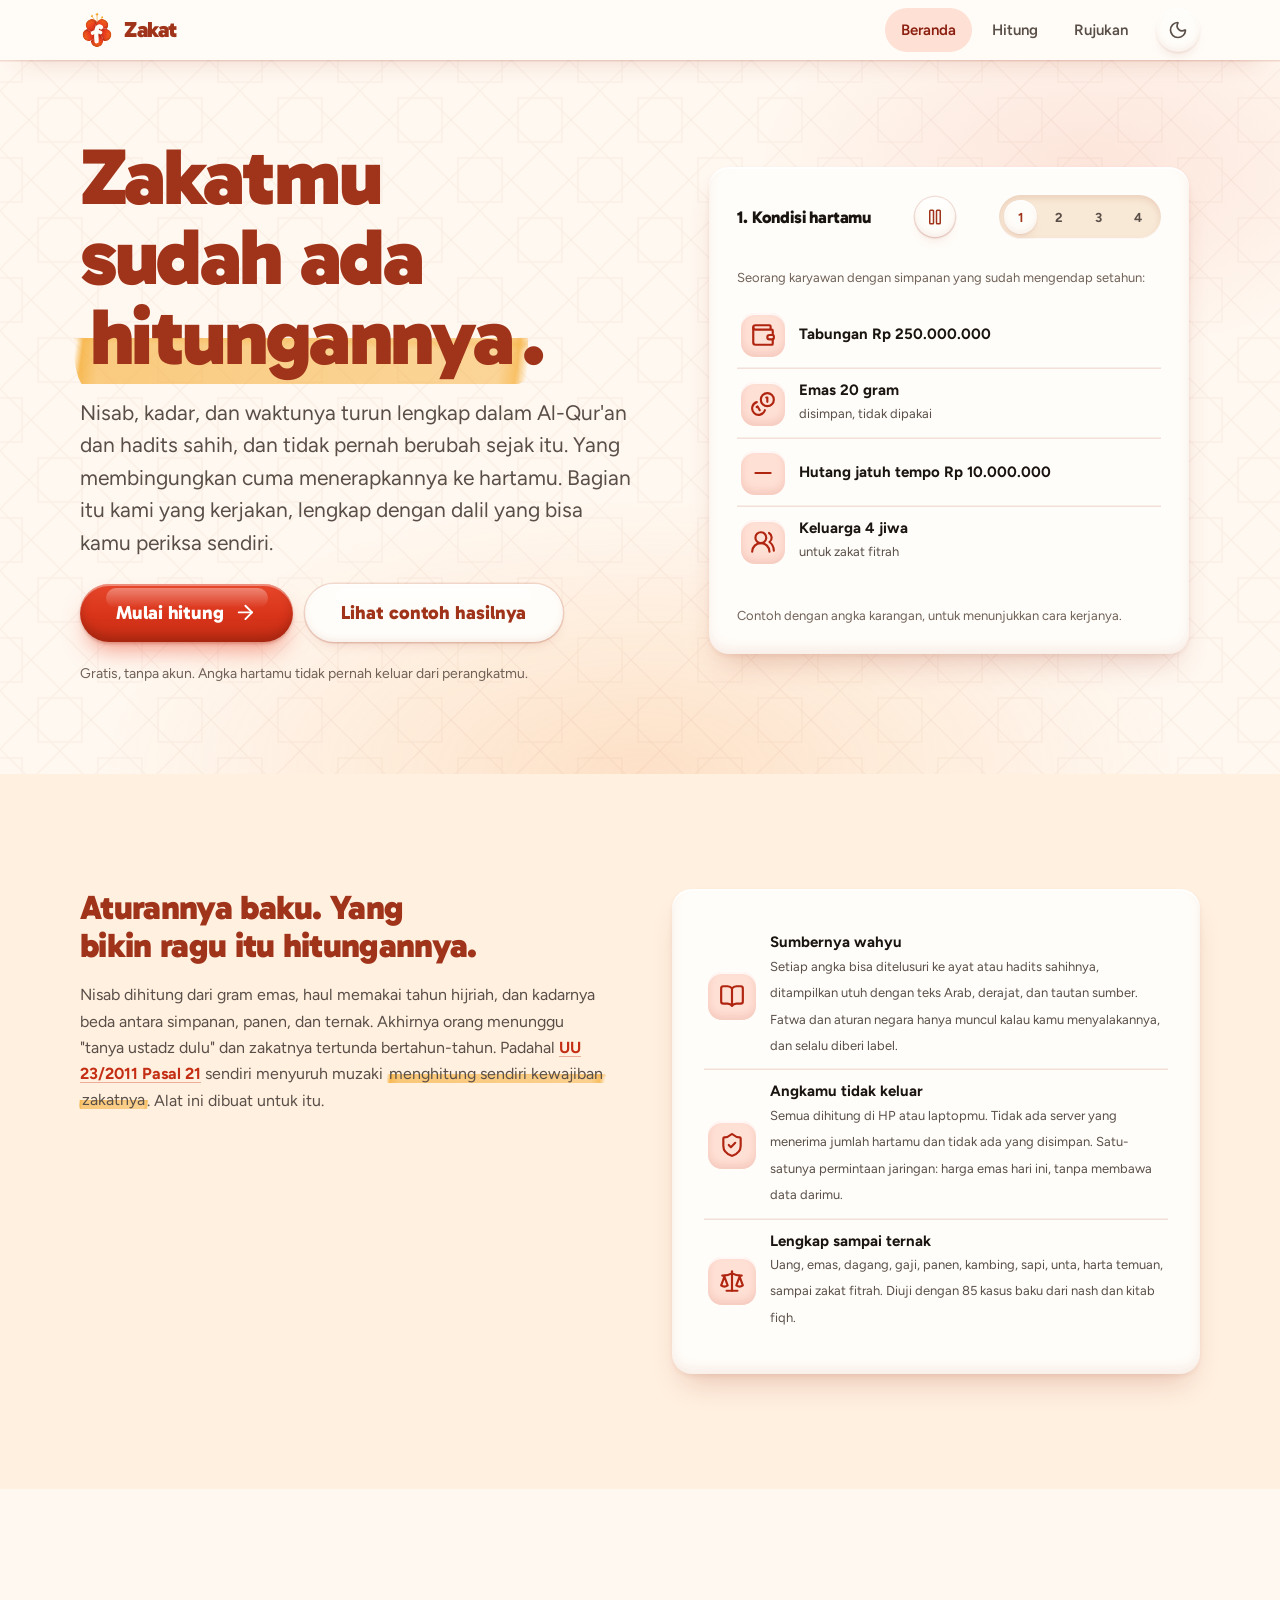
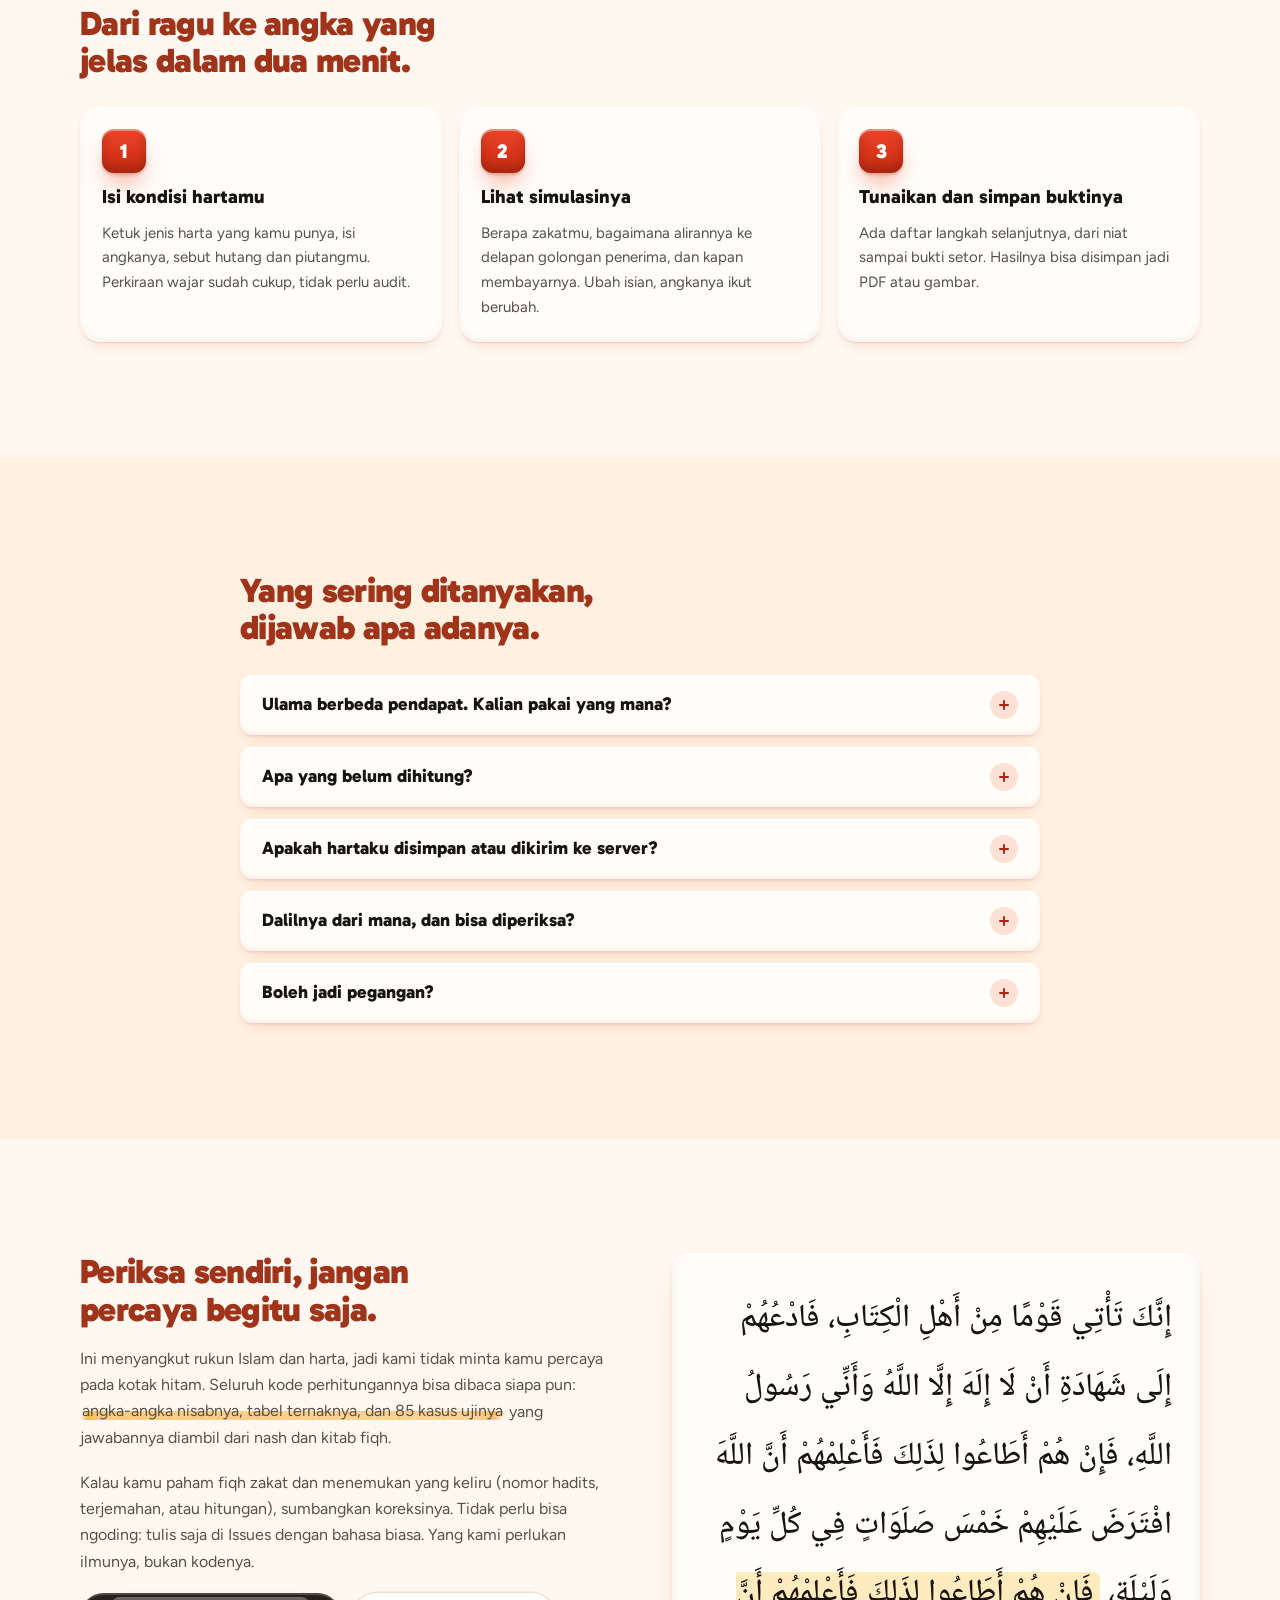
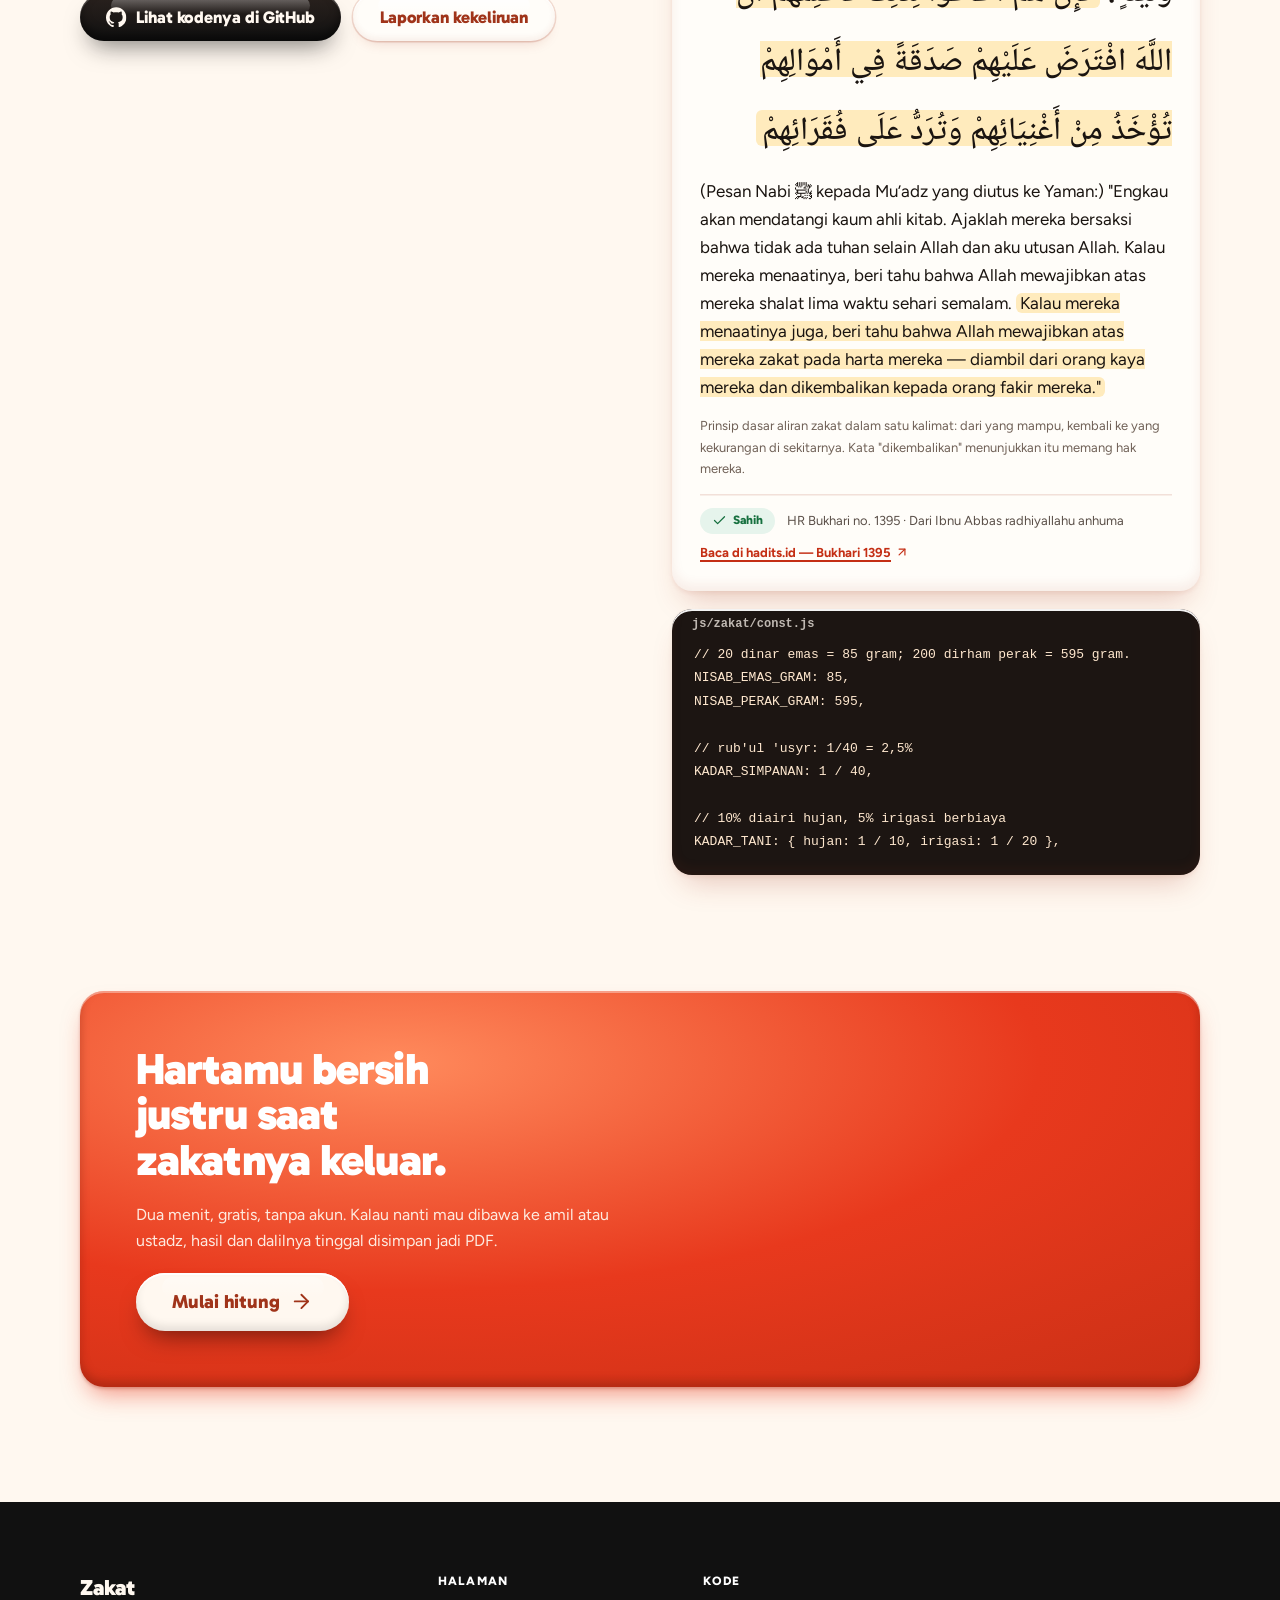
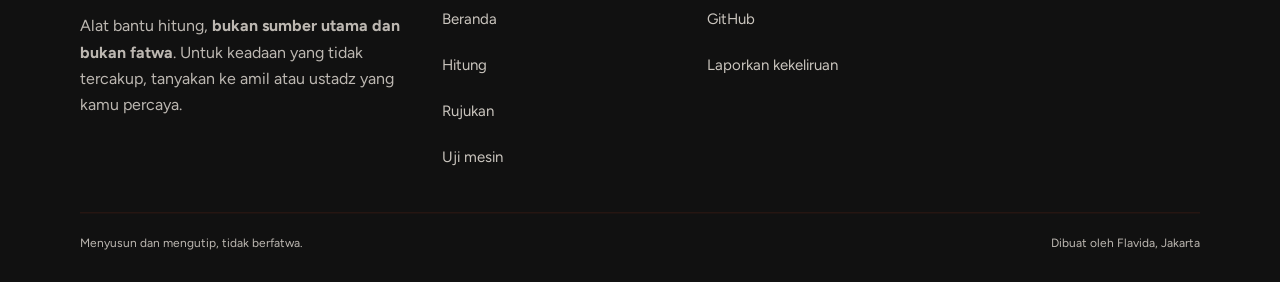
==== commit 1465c419: "Redesign ke Flavida Design System v4.1, tanpa maskot, plus toggle tema Tampilan ditulis ulang memaka" ====
--- a/index.html
+++ b/index.html
@@ -1,404 +1,229 @@
 <!DOCTYPE html>
-<html lang="id">
+<html lang="id" data-theme="auto" data-theme-persist data-no-snav>
 <head>
 <meta charset="utf-8">
 <meta name="viewport" content="width=device-width, initial-scale=1">
 <title>Zakat — hitung zakatmu sesuai Al-Qur'an dan Sunnah</title>
-<meta name="description" content="Aturan zakat sudah baku: nisab, kadar, haul, dan 8 golongan penerimanya. Isi kondisi hartamu, lihat berapa zakatmu, ke mana alirannya, dan kapan membayarnya — lengkap dengan dalil yang ditampilkan utuh. Gratis, tanpa daftar, dihitung di browser kamu sendiri.">
+<meta name="description" content="Nisab, kadar, haul, dan delapan golongan penerima zakat sudah baku. Isi kondisi hartamu, lihat berapa zakatmu, ke mana alirannya, dan kapan membayarnya, lengkap dengan dalil yang ditampilkan utuh. Gratis, tanpa akun, dihitung di browser kamu sendiri.">
 <meta name="theme-color" content="#FFF8F0">
-<link rel="icon" href="assets/mark-color.svg">
-<link rel="preconnect" href="https://fonts.gstatic.com" crossorigin>
-<link rel="stylesheet" href="css/tokens.css?v=1">
-<link rel="stylesheet" href="css/base.css?v=1">
-<link rel="stylesheet" href="css/app.css?v=1">
+<link rel="icon" href="assets/v4/mark-simple.svg" type="image/svg+xml">
+<script>try{var t=localStorage.getItem('fl-theme');if(t==='dark'||t==='light')document.documentElement.setAttribute('data-theme',t)}catch(e){}</script>
+<link rel="stylesheet" href="colors_and_type.css?v=2">
+<link rel="stylesheet" href="flavida.css?v=2">
+<link rel="stylesheet" href="flavida-extra.css?v=2">
+<link rel="stylesheet" href="flavida-app.css?v=2">
+<link rel="stylesheet" href="flavida-sections.css?v=2">
+<link rel="stylesheet" href="css/zakat.css?v=2">
 </head>
 <body>
-<a class="skip-link" href="#utama">Lompat ke isi</a>
-
-<script src="js/sprite.js?v=1"></script>
-
-<nav class="nav">
-  <div class="wrap nav-inner">
-    <a class="nav-brand" href="index.html">
-      <img src="assets/mark-color.svg" alt="">
-      <span class="nav-brand-teks">
-        <span class="nav-brand-nama">Zakat</span>
-        <span class="nav-brand-sub">by Flavida</span>
-      </span>
+<a class="fl-skip" href="#main">Lompat ke isi</a>
+
+<header>
+  <nav class="fl-nav" data-autohide aria-label="Utama">
+    <a class="fl-nav__brand" href="index.html" aria-label="Zakat by Flavida, beranda">
+      <img src="assets/v4/mark-color.svg" alt="" width="34" height="34"><span>Zakat</span>
     </a>
-
-    <button class="nav-toggle" type="button" id="nav-toggle"
-            aria-expanded="false" aria-controls="nav-menu" aria-label="Buka menu">
-      <span class="nav-toggle-garis"></span>
+    <ul class="fl-nav__links" role="list">
+      <li><a href="index.html" aria-current="page">Beranda</a></li>
+      <li><a href="hitung.html">Hitung</a></li>
+      <li><a href="rujukan.html">Rujukan</a></li>
+    </ul>
+    <a class="fl-btn fl-btn--sm fl-nav__cta" href="hitung.html">Mulai hitung</a>
+    <button class="fl-iconbtn zk-tema" type="button" data-theme-toggle aria-pressed="false" aria-label="Mode gelap">
+      <svg class="fl-icon i-moon" aria-hidden="true"><use href="#i-moon"/></svg>
+      <svg class="fl-icon i-sun" aria-hidden="true"><use href="#i-sun"/></svg>
     </button>
-
-    <div class="nav-menu" id="nav-menu">
+    <button class="fl-nav__toggle" type="button" aria-label="Menu" aria-controls="menu" aria-expanded="false">
+      <svg class="fl-icon i-open" aria-hidden="true"><use href="#i-menu"/></svg>
+      <svg class="fl-icon i-close" aria-hidden="true"><use href="#i-x"/></svg>
+    </button>
+  </nav>
+  <div class="fl-menu" id="menu">
+    <nav aria-label="Menu seluler">
       <a href="index.html">Beranda</a>
       <a href="hitung.html">Hitung</a>
       <a href="rujukan.html">Rujukan</a>
-      <a class="btn btn-dark btn-sm" href="hitung.html">Mulai Hitung</a>
-    </div>
+    </nav>
+    <p class="menu__foot"><a class="fl-link" href="https://github.com/arnantoakbar/zakat" target="_blank" rel="noopener noreferrer">Kode di GitHub</a></p>
   </div>
-</nav>
-
-<main id="utama">
+</header>
+
+<main id="main" tabindex="-1">
 
   <!-- ═══ HERO ═══ -->
-  <section class="hero">
-    <!--
-      Latar pola geometri Islam (bintang delapan / khatim) — pola yang sama
-      dengan situs waris, karena keduanya satu keluarga: aturan yang dipakai
-      di sini aturan Islam, dan itu terlihat sejak layar pertama.
-    -->
-    <div class="hero-pola" aria-hidden="true">
-      <svg class="hero-pola-lapis hero-pola-besar" xmlns="http://www.w3.org/2000/svg">
-        <defs>
-          <pattern id="khatim-besar" width="120" height="120" patternUnits="userSpaceOnUse">
-            <g fill="none" stroke="currentColor" stroke-width="1.1">
-              <rect x="38" y="38" width="44" height="44"/>
-              <path d="M60 29 91 60 60 91 29 60Z"/>
-              <rect x="-22" y="-22" width="44" height="44"/>
-              <path d="M0 -31 31 0 0 31 -31 0Z"/>
-              <rect x="98" y="-22" width="44" height="44"/>
-              <path d="M120 -31 151 0 120 31 89 0Z"/>
-              <rect x="-22" y="98" width="44" height="44"/>
-              <path d="M0 89 31 120 0 151 -31 120Z"/>
-              <rect x="98" y="98" width="44" height="44"/>
-              <path d="M120 89 151 120 120 151 89 120Z"/>
-              <path d="M31 0 60 29M89 0 60 29M31 120 60 91M89 120 60 91M0 31 29 60M0 89 29 60M120 31 91 60M120 89 91 60"/>
-            </g>
-          </pattern>
-        </defs>
-        <rect width="100%" height="100%" fill="url(#khatim-besar)"/>
-      </svg>
-
-      <svg class="hero-pola-lapis hero-pola-kecil" xmlns="http://www.w3.org/2000/svg">
-        <defs>
-          <pattern id="khatim-kecil" width="60" height="60" patternUnits="userSpaceOnUse">
-            <g fill="none" stroke="currentColor" stroke-width="0.9">
-              <rect x="19" y="19" width="22" height="22"/>
-              <path d="M30 14.5 45.5 30 30 45.5 14.5 30Z"/>
-            </g>
-          </pattern>
-        </defs>
-        <rect width="100%" height="100%" fill="url(#khatim-kecil)"/>
-      </svg>
-    </div>
-
-    <div class="wrap">
-      <div class="hero-grid">
-        <div>
-          <span class="lencana-syariat">
-            <svg class="ic ic-sm" aria-hidden="true"><use href="#i-kitab"></use></svg>
-            Simulasi zakat menurut syariat Islam
-          </span>
-          <h1>Zakatmu sudah ada hitungannya.</h1>
-          <p class="hero-lead">
-            Nisab, kadar, dan waktunya turun lengkap dalam Al-Qur'an dan hadits sahih, dan
-            <span class="sorot">tidak pernah berubah sejak itu</span>. Yang membingungkan
-            cuma menerapkannya ke kondisi hartamu. Bagian itu kami yang kerjakan —
-            lengkap dengan dalil yang bisa kamu periksa sendiri.
-          </p>
-          <div class="btn-row">
-            <a class="btn btn-primary" href="hitung.html">
-              Mulai Hitung <svg class="ic ic-sm" aria-hidden="true"><use href="#i-kanan"></use></svg>
-            </a>
-            <a class="btn btn-ghost" href="#cara">Lihat cara kerjanya</a>
-          </div>
-          <p class="flav-caption" style="margin-top: var(--space-5)">
-            Gratis · Tanpa daftar · Angka hartamu tidak pernah keluar dari perangkatmu
-          </p>
-        </div>
-
-        <!-- Animasi demo — dihitung mesin asli, bukan angka karangan -->
-        <div class="demo" id="demo" aria-label="Contoh simulasi perhitungan zakat">
-          <div class="demo-tahap" id="demo-tahap"></div>
-          <div id="demo-isi" style="min-height: 280px"></div>
-          <div class="demo-titik" id="demo-titik"></div>
-        </div>
-      </div>
-    </div>
-  </section>
-
-  <!-- ═══ MASALAHNYA ═══ -->
-  <section class="section" id="cara" style="background: var(--bg-secondary)">
-    <div class="wrap">
-      <div style="max-width: 62ch; margin-bottom: var(--space-12)">
-        <span class="overline">Kenapa kami membuat ini</span>
-        <h2 class="flav-display-l">Aturannya baku, tapi banyak yang menunda karena tidak yakin hitungannya.</h2>
-        <p class="flav-body" style="margin-top: var(--space-5)">
-          Nisab dihitung dari gram emas, haul memakai tahun hijriah, kadar berbeda antara
-          simpanan, panen, dan ternak — akhirnya orang menunggu "tanya ustadz dulu" dan
-          zakatnya tertunda bertahun-tahun. Padahal aturannya pasti, dan bahkan
-          UU 23/2011 Pasal 21 menyuruh muzaki <span class="sorot">menghitung sendiri
-          kewajiban zakatnya</span>. Alat ini dibuat persis untuk itu.
-        </p>
-      </div>
-
-      <div class="grid grid-3">
-        <div class="card card-hover">
-          <div class="card-icon"><svg class="ic" aria-hidden="true" style="color:var(--color-flame)"><use href="#i-kitab"></use></svg></div>
-          <h3 class="flav-heading-m">Satu-satunya sumber: wahyu</h3>
-          <p class="flav-body-sm" style="margin-top: var(--space-3)">
-            Setiap angka bisa kamu telusuri ke ayat atau hadits sahihnya — ditampilkan utuh
-            dengan teks Arab, terjemahan, derajat, dan tautan sumbernya. Fatwa dan aturan
-            negara hanya muncul kalau kamu menyalakannya, dan selalu diberi label.
-          </p>
-        </div>
-        <div class="card card-hover">
-          <div class="card-icon"><svg class="ic" aria-hidden="true" style="color:var(--color-flame)"><use href="#i-hati"></use></svg></div>
-          <h3 class="flav-heading-m">Angka hartamu tidak keluar</h3>
-          <p class="flav-body-sm" style="margin-top: var(--space-3)">
-            Semua dihitung di HP atau laptopmu. Tidak ada server yang menerima jumlah
-            hartamu, tidak ada yang disimpan. Satu-satunya permintaan jaringan: harga emas
-            hari ini — itu pun tanpa membawa data apa pun darimu.
-          </p>
-        </div>
-        <div class="card card-hover">
-          <div class="card-icon"><svg class="ic" aria-hidden="true" style="color:var(--color-flame)"><use href="#i-timbangan"></use></svg></div>
-          <h3 class="flav-heading-m">Lengkap sampai ternak</h3>
-          <p class="flav-body-sm" style="margin-top: var(--space-3)">
-            Uang, emas-perak, dagang, penghasilan, panen, kambing-sapi-unta, harta temuan,
-            sampai zakat fitrah — termasuk tabel ternak dari surat Abu Bakar yang jarang
-            ada di kalkulator lain. Diuji dengan 85 kasus baku dari kitab fiqh.
-          </p>
-        </div>
-      </div>
-    </div>
-  </section>
-
-  <!-- ═══ LANGKAH ═══ -->
-  <section class="section">
-    <div class="wrap">
-      <span class="overline">Tiga langkah</span>
-      <h2 class="flav-display-l" style="max-width: 20ch">Dari ragu ke angka yang jelas dalam dua menit.</h2>
-
-      <div class="grid grid-3" style="margin-top: var(--space-10)">
-        <div class="card">
-          <span class="badge">Langkah 1</span>
-          <h3 class="flav-heading-m" style="margin-top: var(--space-4)">Isi kondisi hartamu</h3>
-          <p class="flav-body-sm" style="margin-top: var(--space-3)">
-            Ketuk jenis harta yang kamu punya, isi angkanya, sebut hutang-piutangmu.
-            Perkiraan wajar sudah cukup — tidak perlu audit.
-          </p>
-        </div>
-        <div class="card">
-          <span class="badge">Langkah 2</span>
-          <h3 class="flav-heading-m" style="margin-top: var(--space-4)">Lihat simulasinya</h3>
-          <p class="flav-body-sm" style="margin-top: var(--space-3)">
-            Berapa zakatmu, bagaimana alirannya ke delapan golongan penerima, dan kapan
-            membayarnya. Ubah isian, angkanya ikut berubah seketika — termasuk saat
-            membandingkan mode Qur'an &amp; Sunnah dengan aturan Indonesia.
-          </p>
-        </div>
-        <div class="card">
-          <span class="badge">Langkah 3</span>
-          <h3 class="flav-heading-m" style="margin-top: var(--space-4)">Tunaikan, bawa buktinya</h3>
-          <p class="flav-body-sm" style="margin-top: var(--space-3)">
-            Ada daftar langkah selanjutnya: niat, memilih amil atau menyalurkan langsung,
-            sampai bukti setor untuk pengurang pajak. Hasilnya bisa disimpan jadi
-            PDF atau gambar.
-          </p>
-        </div>
-      </div>
-    </div>
-  </section>
-
-  <!-- ═══ BATASAN — jujur di depan ═══ -->
-  <section class="section" style="padding-top: 0">
-    <div class="wrap">
-      <div class="batasan">
-        <div class="batasan-kepala">
-          <span class="badge badge-muted">Batasan</span>
-          <h2 class="flav-heading-l" style="margin-top: var(--space-3)">Yang perlu kamu tahu
-            sebelum memakai</h2>
-        </div>
-        <div class="batasan-poin">
-          <div class="batasan-item">
-            <span class="batasan-ikon">
-              <svg class="ic" aria-hidden="true"><use href="#i-timbangan"></use></svg>
-            </span>
-            <div>
-              <strong>Titik khilaf tidak disembunyikan</strong>
-              <p>Pada beberapa hal ulama berbeda pendapat — perhiasan yang dipakai, hutang,
-                nisab uang, zakat penghasilan. Kami memakai pendapat mazhab Syafi'i dan
-                praktik BAZNAS, lalu <em>menuliskan pendapat lainnya</em> di tempat yang
-                sama, bukan menghapusnya.</p>
+  <section class="fl-hero">
+    <!-- Pola geometri Islami (bintang delapan), sangat samar: penanda sejak layar pertama bahwa aturan di sini aturan Islam. -->
+    <div class="zk-pola" aria-hidden="true">
+      <svg xmlns="http://www.w3.org/2000/svg"><defs>
+        <pattern id="khatim" width="120" height="120" patternUnits="userSpaceOnUse"><g fill="none" stroke="currentColor" stroke-width="1.1">
+          <rect x="38" y="38" width="44" height="44"/><path d="M60 29 91 60 60 91 29 60Z"/>
+          <rect x="-22" y="-22" width="44" height="44"/><path d="M0 -31 31 0 0 31 -31 0Z"/>
+          <rect x="98" y="-22" width="44" height="44"/><path d="M120 -31 151 0 120 31 89 0Z"/>
+          <rect x="-22" y="98" width="44" height="44"/><path d="M0 89 31 120 0 151 -31 120Z"/>
+          <rect x="98" y="98" width="44" height="44"/><path d="M120 89 151 120 120 151 89 120Z"/>
+          <path d="M31 0 60 29M89 0 60 29M31 120 60 91M89 120 60 91M0 31 29 60M0 89 29 60M120 31 91 60M120 89 91 60"/>
+        </g></pattern></defs>
+        <rect width="100%" height="100%" fill="url(#khatim)"/></svg>
+    </div>
+
+    <div class="fl-wrap fl-hero__grid">
+      <div class="fl-hero__copy">
+        <h1>Zakatmu sudah ada <mark class="fl-marker" data-draw="400">hitungannya</mark>.</h1>
+        <p class="fl-lead">Nisab, kadar, dan waktunya turun lengkap dalam Al-Qur'an dan hadits sahih, dan tidak pernah berubah sejak itu. Yang membingungkan cuma menerapkannya ke hartamu. Bagian itu kami yang kerjakan, lengkap dengan dalil yang bisa kamu periksa sendiri.</p>
+        <div class="fl-hero__actions" data-cta-sentinel>
+          <a class="fl-btn fl-btn--lg" href="hitung.html">Mulai hitung <svg class="fl-icon fl-icon--nudge" aria-hidden="true"><use href="#i-arrow-right"/></svg></a>
+          <a class="fl-btn fl-btn--ghost fl-btn--lg" href="hitung.html?contoh=1">Lihat contoh hasilnya</a>
+        </div>
+        <p class="fl-hero__note">Gratis, tanpa akun. Angka hartamu tidak pernah keluar dari perangkatmu.</p>
+      </div>
+
+      <!-- Demo: dihitung oleh mesin yang sama dengan halaman hitung, bukan angka karangan -->
+      <div class="fl-hero__stage">
+        <div class="fl-card zk-demo" id="demo" role="group" aria-label="Contoh simulasi perhitungan zakat">
+          <div class="zk-demo__kepala">
+            <h2 class="zk-demo__judul" id="demo-judul"></h2>
+            <button class="fl-btn fl-btn--sm fl-btn--ghost fl-btn--icon" type="button" id="demo-jeda" aria-label="Jeda animasi" aria-pressed="false"><svg class="fl-icon" aria-hidden="true"><use href="#i-pause"/></svg></button>
+            <div class="fl-seg fl-seg--sm" role="radiogroup" aria-label="Tahap simulasi" id="demo-tahap">
+              <label class="fl-seg__item"><input type="radio" name="tahap" value="0" checked><span aria-label="Tahap 1">1</span></label>
+              <label class="fl-seg__item"><input type="radio" name="tahap" value="1"><span aria-label="Tahap 2">2</span></label>
+              <label class="fl-seg__item"><input type="radio" name="tahap" value="2"><span aria-label="Tahap 3">3</span></label>
+              <label class="fl-seg__item"><input type="radio" name="tahap" value="3"><span aria-label="Tahap 4">4</span></label>
             </div>
           </div>
-          <div class="batasan-item">
-            <span class="batasan-ikon">
-              <svg class="ic" aria-hidden="true"><use href="#i-waspada"></use></svg>
-            </span>
-            <div>
-              <strong>Beberapa keadaan tidak dihitung otomatis</strong>
-              <p>Saham dan kripto, properti yang disewakan, tambang, zakat badan usaha, dan
-                harta bercampur riba butuh penilaian manusia. Untuk itu kami bilang terus
-                terang dan mengarahkanmu ke amil atau ustadz — dengan angka dari sini
-                sebagai bahan awal.</p>
-            </div>
-          </div>
-        </div>
+          <div class="zk-demo__isi" id="demo-isi" aria-live="polite"></div>
+          <p class="fl-hint">Contoh dengan angka karangan, untuk menunjukkan cara kerjanya.</p>
+        </div>
+      </div>
+    </div>
+  </section>
+
+  <!-- ═══ KENAPA ═══ -->
+  <section class="fl-section fl-section--tint" id="kenapa">
+    <div class="fl-wrap zk-split">
+      <div>
+        <h2 class="zk-h2">Aturannya baku. Yang bikin ragu itu hitungannya.</h2>
+        <p class="fl-body">Nisab dihitung dari gram emas, haul memakai tahun hijriah, dan kadarnya beda antara simpanan, panen, dan ternak. Akhirnya orang menunggu "tanya ustadz dulu" dan zakatnya tertunda bertahun-tahun. Padahal <a class="fl-link" href="https://pasal.id/peraturan/uu/uu-no-23-tahun-2011#pasal-21" target="_blank" rel="noopener noreferrer">UU 23/2011 Pasal 21</a> sendiri menyuruh muzaki <mark class="fl-marker">menghitung sendiri kewajiban zakatnya</mark>. Alat ini dibuat untuk itu.</p>
+      </div>
+      <div class="fl-card">
+        <ul class="fl-list zk-baris">
+          <li><span class="fl-card__icon" style="width:48px;height:48px"><svg class="fl-icon" aria-hidden="true"><use href="#i-book-open"/></svg></span>
+            <div><b>Sumbernya wahyu</b><small>Setiap angka bisa ditelusuri ke ayat atau hadits sahihnya, ditampilkan utuh dengan teks Arab, derajat, dan tautan sumber. Fatwa dan aturan negara hanya muncul kalau kamu menyalakannya, dan selalu diberi label.</small></div></li>
+          <li><span class="fl-card__icon" style="width:48px;height:48px"><svg class="fl-icon" aria-hidden="true"><use href="#i-shield-check"/></svg></span>
+            <div><b>Angkamu tidak keluar</b><small>Semua dihitung di HP atau laptopmu. Tidak ada server yang menerima jumlah hartamu dan tidak ada yang disimpan. Satu-satunya permintaan jaringan: harga emas hari ini, tanpa membawa data darimu.</small></div></li>
+          <li><span class="fl-card__icon" style="width:48px;height:48px"><svg class="fl-icon" aria-hidden="true"><use href="#i-scale"/></svg></span>
+            <div><b>Lengkap sampai ternak</b><small>Uang, emas, dagang, gaji, panen, kambing, sapi, unta, harta temuan, sampai zakat fitrah. Diuji dengan 85 kasus baku dari nash dan kitab fiqh.</small></div></li>
+        </ul>
+      </div>
+    </div>
+  </section>
+
+  <!-- ═══ CARA KERJA ═══ -->
+  <section class="fl-section" id="cara">
+    <div class="fl-wrap">
+      <h2 class="zk-h2 zk-judul-bagian">Dari ragu ke angka yang jelas dalam dua menit.</h2>
+      <ol class="fl-howto">
+        <li><h3>Isi kondisi hartamu</h3><p>Ketuk jenis harta yang kamu punya, isi angkanya, sebut hutang dan piutangmu. Perkiraan wajar sudah cukup, tidak perlu audit.</p></li>
+        <li><h3>Lihat simulasinya</h3><p>Berapa zakatmu, bagaimana alirannya ke delapan golongan penerima, dan kapan membayarnya. Ubah isian, angkanya ikut berubah.</p></li>
+        <li><h3>Tunaikan dan simpan buktinya</h3><p>Ada daftar langkah selanjutnya, dari niat sampai bukti setor. Hasilnya bisa disimpan jadi PDF atau gambar.</p></li>
+      </ol>
+    </div>
+  </section>
+
+  <!-- ═══ PERTANYAAN ═══ -->
+  <section class="fl-section fl-section--tint" id="tanya">
+    <div class="fl-wrap fl-wrap--narrow">
+      <h2 class="zk-h2 zk-judul-bagian">Yang sering ditanyakan, dijawab apa adanya.</h2>
+      <div data-accordion-single>
+        <details class="fl-accordion"><summary>Ulama berbeda pendapat. Kalian pakai yang mana?</summary>
+          <p>Pada beberapa hal (perhiasan yang dipakai, hutang, nisab uang, zakat penghasilan) kami memakai pendapat mazhab Syafi'i dan praktik BAZNAS, lalu menuliskan pendapat lainnya di tempat yang sama, bukan menghapusnya. Daftar lengkapnya ada di <a class="fl-link" href="rujukan.html#khilaf">halaman rujukan</a>.</p></details>
+        <details class="fl-accordion"><summary>Apa yang belum dihitung?</summary>
+          <p>Saham dan kripto, properti yang disewakan, tambang, zakat badan usaha, dan harta bercampur riba butuh penilaian manusia. Untuk itu kami bilang terus terang dan mengarahkanmu ke amil atau ustadz, dengan angka dari sini sebagai bahan awal.</p></details>
+        <details class="fl-accordion"><summary>Apakah hartaku disimpan atau dikirim ke server?</summary>
+          <p>Tidak. Perhitungan berjalan di browser kamu dan hilang saat tab ditutup. Yang diminta ke internet hanya harga emas dan kurs, tanpa membawa data darimu. Tanpa akun, tanpa cookie, tanpa analitik. Satu-satunya yang diingat browser adalah pilihan tema terang atau gelap, dan itu pun hanya kalau kamu menekan tombolnya.</p></details>
+        <details class="fl-accordion"><summary>Dalilnya dari mana, dan bisa diperiksa?</summary>
+          <p>Dari Al-Qur'an dan hadits yang sudah dicocokkan satu per satu dengan Quran.com dan hadits.id. Setiap kutipan menampilkan teks Arab utuh, terjemahan, derajat, dan tautan ke sumbernya.</p></details>
+        <details class="fl-accordion"><summary>Boleh jadi pegangan?</summary>
+          <p>Ini alat bantu hitung, bukan fatwa. Untuk keadaan khusus, bawa hasilnya sebagai bahan awal ke amil atau ustadz yang kamu percaya. Undang-undang pun menyediakan jalur itu: muzaki yang tidak dapat menghitung sendiri dibantu BAZNAS.</p></details>
       </div>
     </div>
   </section>
 
   <!-- ═══ KODE TERBUKA & KONTRIBUSI ═══ -->
-  <section class="section" style="padding-top: 0" id="kontribusi">
-    <div class="wrap">
-      <div class="terbuka">
-        <div class="terbuka-kiri">
-          <span class="overline">Kodenya terbuka</span>
-          <h2 class="flav-display-m" style="max-width: 16ch">Periksa sendiri, jangan percaya
-            begitu saja.</h2>
-
-          <p class="flav-body" style="margin-top: var(--space-5)">
-            Ini menyangkut rukun Islam dan harta, jadi kami tidak minta kamu percaya pada
-            kotak hitam. Seluruh kode perhitungannya bisa dibaca siapa pun:
-            <span class="sorot">angka-angka nisabnya, tabel ternaknya, dan 85 kasus
-            ujinya</span> yang jawabannya diambil dari nash dan kitab fiqh.
-          </p>
-
-          <div class="dalil" style="margin-top: var(--space-6)">
-            <div class="dalil-rujukan">HR Bukhari no. 1395</div>
-            <div class="dalil-arab" lang="ar" dir="rtl">فَأَعْلِمْهُمْ أَنَّ اللَّهَ افْتَرَضَ عَلَيْهِمْ صَدَقَةً فِي أَمْوَالِهِمْ تُؤْخَذُ مِنْ أَغْنِيَائِهِمْ وَتُرَدُّ عَلَى فُقَرَائِهِمْ</div>
-            <div class="dalil-terjemah">
-              "…beri tahu bahwa Allah mewajibkan atas mereka zakat pada harta mereka —
-              diambil dari orang kaya mereka dan dikembalikan kepada orang fakir mereka."
-            </div>
-            <div class="dalil-sumber">Pesan Nabi ﷺ kepada Mu'adz. Sahih.</div>
-            <div class="dalil-tautan">
-              <a href="https://www.hadits.id/hadits/bukhari/1395" target="_blank" rel="noopener noreferrer">
-                <svg class="ic ic-sm" aria-hidden="true"><use href="#i-tautan"></use></svg>
-                Baca di hadits.id — Bukhari 1395
-              </a>
-            </div>
-          </div>
-
-          <p class="flav-body-sm" style="margin-top: var(--space-5)">
-            Kalau kamu paham fiqh zakat dan menemukan yang keliru — nomor hadits, terjemah,
-            atau hitungan — sumbangkanlah koreksinya. Bukan untuk kami: untuk setiap muslim
-            yang memakai alat ini menunaikan rukun Islamnya.
-          </p>
-
-          <div class="btn-row" style="margin-top: var(--space-6)">
-            <a class="btn btn-dark" href="https://github.com/arnantoakbar/zakat"
-               target="_blank" rel="noopener noreferrer">
-              <svg class="ic ic-sm ic-isi" aria-hidden="true"><use href="#i-github"></use></svg>
-              Lihat kodenya di GitHub
-            </a>
-            <a class="btn btn-ghost" href="https://github.com/arnantoakbar/zakat/issues/new"
-               target="_blank" rel="noopener noreferrer">
-              Laporkan kekeliruan
-            </a>
-          </div>
-        </div>
-
-        <div class="terbuka-kanan">
-          <!-- Cuplikan kode sungguhan dari mesin zakat, bukan hiasan. -->
-          <div class="kode-kartu">
-            <div class="kode-bar">
-              <span class="kode-titik"></span><span class="kode-titik"></span><span class="kode-titik"></span>
-              <span class="kode-nama">js/zakat/const.js</span>
-            </div>
-            <pre class="kode-isi"><code><span class="k-c">// 20 dinar emas = 85 gram;</span>
-<span class="k-c">// 200 dirham perak = 595 gram.</span>
-NISAB_EMAS_GRAM: <span class="k-n">85</span>,
-NISAB_PERAK_GRAM: <span class="k-n">595</span>,
-
-<span class="k-c">// rub'ul 'usyr — 1/40 = 2,5%</span>
-KADAR_SIMPANAN: <span class="k-n">1</span> / <span class="k-n">40</span>,
-
-<span class="k-c">// 10% hujan, 5% irigasi berbiaya</span>
-KADAR_TANI: {
-  hujan: <span class="k-n">1</span> / <span class="k-n">10</span>,
-  irigasi: <span class="k-n">1</span> / <span class="k-n">20</span>
-}</code></pre>
-          </div>
-
-          <div class="kontrib">
-            <div class="kontrib-judul">Yang paling kami butuhkan</div>
-            <ul class="kontrib-daftar">
-              <li>
-                <svg class="ic ic-sm" aria-hidden="true"><use href="#i-kitab"></use></svg>
-                <span><strong>Koreksi dalil</strong> dari yang paham fiqh zakat — nomor
-                  hadits, derajat, atau terjemahan yang keliru di <em>js/dalil.js</em>.</span>
-              </li>
-              <li>
-                <svg class="ic ic-sm" aria-hidden="true"><use href="#i-timbangan"></use></svg>
-                <span><strong>Kasus uji baru</strong> dari kitab fiqh atau praktik amil,
-                  lengkap dengan jawaban bakunya.</span>
-              </li>
-              <li>
-                <svg class="ic ic-sm" aria-hidden="true"><use href="#i-waspada"></use></svg>
-                <span><strong>Laporan kekeliruan hitungan</strong> beserta isian lengkapnya,
-                  supaya bisa kami reproduksi.</span>
-              </li>
-            </ul>
-            <p class="kontrib-kaki">
-              Tidak bisa ngoding? Tulis saja di <em>Issues</em> dengan bahasa biasa. Yang
-              kami perlukan ilmunya, bukan kodenya.
-            </p>
-          </div>
+  <section class="fl-section" id="kode">
+    <div class="fl-wrap zk-split">
+      <div>
+        <h2 class="zk-h2">Periksa sendiri, jangan percaya begitu saja.</h2>
+        <p class="fl-body">Ini menyangkut rukun Islam dan harta, jadi kami tidak minta kamu percaya pada kotak hitam. Seluruh kode perhitungannya bisa dibaca siapa pun: <mark class="fl-marker">angka-angka nisabnya, tabel ternaknya, dan 85 kasus ujinya</mark> yang jawabannya diambil dari nash dan kitab fiqh.</p>
+        <p class="fl-body">Kalau kamu paham fiqh zakat dan menemukan yang keliru (nomor hadits, terjemahan, atau hitungan), sumbangkan koreksinya. Tidak perlu bisa ngoding: tulis saja di Issues dengan bahasa biasa. Yang kami perlukan ilmunya, bukan kodenya.</p>
+        <div class="fl-cluster" style="--gap:12px">
+          <a class="fl-btn fl-btn--dark" href="https://github.com/arnantoakbar/zakat" target="_blank" rel="noopener noreferrer"><svg class="fl-icon" aria-hidden="true"><use href="#i-github"/></svg> Lihat kodenya di GitHub</a>
+          <a class="fl-btn fl-btn--ghost" href="https://github.com/arnantoakbar/zakat/issues/new" target="_blank" rel="noopener noreferrer">Laporkan kekeliruan</a>
+        </div>
+      </div>
+      <div>
+        <div id="contoh-cite"></div>
+        <div class="fl-code">
+          <div class="fl-code__bar"><span>js/zakat/const.js</span></div>
+          <pre><code>// 20 dinar emas = 85 gram; 200 dirham perak = 595 gram.
+NISAB_EMAS_GRAM: 85,
+NISAB_PERAK_GRAM: 595,
+
+// rub'ul 'usyr: 1/40 = 2,5%
+KADAR_SIMPANAN: 1 / 40,
+
+// 10% diairi hujan, 5% irigasi berbiaya
+KADAR_TANI: { hujan: 1 / 10, irigasi: 1 / 20 },</code></pre>
         </div>
       </div>
     </div>
   </section>
 
   <!-- ═══ CTA ═══ -->
-  <section class="section" style="padding-top: 0">
-    <div class="wrap">
-      <div style="background: var(--bg-dark); border-radius: var(--radius-cta); padding: var(--space-12) var(--space-6); text-align: center; position: relative; overflow: hidden">
-        <div style="position:absolute; inset:0; background: radial-gradient(ellipse 60% 80% at 50% 110%, rgba(232,57,29,0.35), transparent 65%)"></div>
-        <div style="position: relative">
-          <h2 class="flav-display-m" style="color: var(--fg-on-dark); max-width: 22ch; margin-inline: auto">
-            Hartamu bersih justru saat zakatnya keluar.
-          </h2>
-          <p style="color: var(--fg-on-dark-dim); margin: var(--space-5) auto var(--space-8); max-width: 48ch">
-            Dua menit, gratis, tanpa daftar. Kalau nanti mau dibawa ke amil atau ustadz,
-            hasil dan dalilnya tinggal disimpan jadi PDF.
-          </p>
-          <a class="btn btn-primary" href="hitung.html">
-            Mulai Hitung <svg class="ic ic-sm" aria-hidden="true"><use href="#i-kanan"></use></svg>
-          </a>
-        </div>
+  <section class="fl-section" style="padding-top:0">
+    <div class="fl-wrap">
+      <div class="fl-cta">
+        <h2>Hartamu bersih justru saat zakatnya keluar.</h2>
+        <p style="max-width:48ch">Dua menit, gratis, tanpa akun. Kalau nanti mau dibawa ke amil atau ustadz, hasil dan dalilnya tinggal disimpan jadi PDF.</p>
+        <a class="fl-btn fl-btn--light fl-btn--lg" href="hitung.html">Mulai hitung <svg class="fl-icon fl-icon--nudge" aria-hidden="true"><use href="#i-arrow-right"/></svg></a>
       </div>
     </div>
   </section>
 
 </main>
 
-<footer class="footer">
-  <div class="wrap footer-inner">
-    <div>
-      <p class="footer-note">
-        Zakat adalah alat bantu hitung, <strong>bukan sumber utama</strong>. Verifikasi
-        hasilnya kepada amil atau ustadz terdekat untuk keadaan yang tidak tercakup.
-      </p>
-      <p style="margin-top: var(--space-4)">
-        <a href="rujukan.html">Rujukan Al-Qur'an &amp; Hadits</a> &nbsp;·&nbsp;
-        <a href="https://github.com/arnantoakbar/zakat" target="_blank" rel="noopener noreferrer">Kode sumber di GitHub</a>
-      </p>
-    </div>
-    <div class="footer-made">
-      Kodenya terbuka — silakan diperiksa dan dikoreksi.<br>
-      Made with 🔥 in Indonesia
-    </div>
+<footer class="fl-footer fl-footer--dark">
+  <div class="fl-wrap">
+    <div class="fl-footer__grid">
+      <div>
+        <b class="zk-foot-brand">Zakat</b>
+        <p style="margin-top:10px;max-width:38ch">Alat bantu hitung, <b>bukan sumber utama dan bukan fatwa</b>. Untuk keadaan yang tidak tercakup, tanyakan ke amil atau ustadz yang kamu percaya.</p>
+      </div>
+      <nav aria-label="Halaman"><h3>Halaman</h3><ul><li><a href="index.html">Beranda</a></li><li><a href="hitung.html">Hitung</a></li><li><a href="rujukan.html">Rujukan</a></li><li><a href="tests.html">Uji mesin</a></li></ul></nav>
+      <nav aria-label="Kode"><h3>Kode</h3><ul><li><a href="https://github.com/arnantoakbar/zakat" target="_blank" rel="noopener noreferrer">GitHub</a></li><li><a href="https://github.com/arnantoakbar/zakat/issues" target="_blank" rel="noopener noreferrer">Laporkan kekeliruan</a></li></ul></nav>
+    </div>
+    <div class="fl-footer__legal"><span>Menyusun dan mengutip, tidak berfatwa.</span><span>Dibuat oleh Flavida, Jakarta</span></div>
   </div>
 </footer>
 
-<script src="js/zakat/const.js?v=1"></script>
-<script src="js/zakat/dagang.js?v=1"></script>
-<script src="js/zakat/uang.js?v=1"></script>
-<script src="js/zakat/penghasilan.js?v=1"></script>
-<script src="js/zakat/tani.js?v=1"></script>
-<script src="js/zakat/ternak.js?v=1"></script>
-<script src="js/zakat/rikaz.js?v=1"></script>
-<script src="js/zakat/fitrah.js?v=1"></script>
-<script src="js/zakat/solve.js?v=1"></script>
-<script src="js/dalil.js?v=1"></script>
-<script src="js/harga.js?v=1"></script>
-<script src="js/ui-landing.js?v=1"></script>
-<script src="js/ui-nav.js?v=1"></script>
+<script src="js/motion.min.js"></script>
+<script src="assets/v4/icons.sprite.js"></script>
+<script src="assets/v4/icons-zakat.js"></script>
+<script src="js/flavida.js"></script>
+<script src="js/flavida-ui.js"></script>
+<script src="js/flavida-charts.js"></script>
+<script src="js/zakat/const.js?v=2"></script>
+<script src="js/zakat/dagang.js?v=2"></script>
+<script src="js/zakat/uang.js?v=2"></script>
+<script src="js/zakat/penghasilan.js?v=2"></script>
+<script src="js/zakat/tani.js?v=2"></script>
+<script src="js/zakat/ternak.js?v=2"></script>
+<script src="js/zakat/rikaz.js?v=2"></script>
+<script src="js/zakat/fitrah.js?v=2"></script>
+<script src="js/zakat/solve.js?v=2"></script>
+<script src="js/dalil.js?v=2"></script>
+<script src="js/harga.js?v=2"></script>
+<script src="js/ui-dalil.js?v=2"></script>
+<script src="js/ui-landing.js?v=2"></script>
+<script src="js/ui-nav.js?v=2"></script>
 </body>
 </html>
--- a/colors_and_type.css
+++ b/colors_and_type.css
@@ -0,0 +1,369 @@
+/*
+ * Flavida Design System · Tokens, type, motion curves
+ * v4.0 · "Flame-tree clay" · flavida.co
+ *
+ * Fonts are self-hosted (no third-party request):
+ *   Gabarito (display, 800/900) · Figtree (body, 300-900) — both SIL OFL, variable, latin subset.
+ * Load order for a page:  colors_and_type.css  →  flavida.css (components)  →  scripts (see README).
+ * Paths below are relative to THIS file; if you copy the css elsewhere, move fonts/ with it.
+ */
+
+@font-face {
+  font-family: 'Gabarito';
+  src: url('fonts/gabarito-latin-wght.woff2') format('woff2');
+  font-weight: 400 900;
+  font-style: normal;
+  font-display: swap;
+}
+@font-face {
+  font-family: 'Figtree';
+  src: url('fonts/figtree-latin-wght.woff2') format('woff2');
+  font-weight: 300 900;
+  font-style: normal;
+  font-display: swap;
+}
+
+:root, [data-theme="light"] {
+  /* ═════════ BRAND COLOR (binding hexes, from the Delonix regia) ═════════ */
+  --color-flame:      #E8391D;  /* Flame — petals, blobs, large type, graphics */
+  --color-orange:     #F5760A;  /* Fire orange — gradient mid, hover warmth */
+  --color-amber:      #F5A623;  /* Amber — stamens, sparkles, highlights, tags on dark */
+  --color-ember:      #A0341A;  /* Ember — headline + logo ink on light grounds */
+  --color-charcoal:   #111111;  /* Charcoal — dark sections, B&W print */
+  --color-cream:      #FFF8F0;  /* Cream — primary ground */
+  --color-parchment:  #FFF0E0;  /* Parchment — secondary ground, panels */
+  --color-green:      #1B5E3B;  /* Canopy green — rare accent from the leaves */
+
+  /* Flame ramp (derived, for clay shading + states) */
+  --flame-50:  #FFF1EC;
+  --flame-100: #FFE0D5;
+  --flame-200: #FFC1AD;
+  --flame-300: #FF9A7C;
+  --flame-400: #F46A47;
+  --flame-500: #E8391D;   /* = --color-flame */
+  --flame-600: #D02E14;
+  --flame-700: #B02510;
+  --flame-800: #8A1E0F;
+  --flame-900: #5E1509;
+
+  /* Amber ramp */
+  --amber-50:  #FFF7E3;
+  --amber-100: #FFEBBD;
+  --amber-300: #FFCF6B;
+  --amber-500: #F5A623;   /* = --color-amber */
+  --amber-700: #A8650A;
+
+  /* Character skin tones (from the Flav render) */
+  --color-peach:       #F8D3B2;
+  --color-peach-deep:  #EDB48C;
+  --color-mitten:      #F9E6D2;
+  --color-blush:       #F29080;
+  --color-eye:         #2A1510;
+
+  /* Text — all pass AA on cream and parchment */
+  --color-ink:        #1A1410;  /* body headings / strong text (warm black) */
+  --color-mid:        #5A4F48;  /* secondary text (7.5:1 on cream) */
+  --color-light:      #706157;  /* tertiary text, captions (5.6:1 on cream, 5.0:1 on sunk wells) */
+  --color-flame-ink:  #C42E14;  /* flame as small text / links on cream (5.3:1) */
+  --color-on-flame:   #FFFFFF;
+
+
+  /* Ink tokens: readable text on top of each tint (used by alerts, callouts, chips) */
+  --amber-ink:   #6B3F02;
+  --success-ink: #124F2D;
+  --warning-ink: #6B3F02;
+  --error-ink:   #8A1E0F;
+  --info-ink:    #1E4568;
+  --glass:       rgba(255, 253, 249, 0.86);   /* floating nav, section pill */
+  --color-ember-fixed: #A0341A;             /* ember as ink on cream-fixed surfaces: never flips in dark */
+  --color-flame-ink-fixed: #C42E14;
+  --color-cream-fixed: #FFF8F0;              /* cream as a text/ink color: never flips in dark */
+  --gloss-soft: linear-gradient(180deg, rgba(255, 255, 255, 0.9), rgba(255, 255, 255, 0));  /* gloss on pale buttons */
+
+  /* Pastel clay tones: category colors for chips, tiles and sticker backgrounds (text uses the -ink partner, AA) */
+  --tone-mint:   #CFEFDD; --tone-mint-ink:   #14633C;
+  --tone-sky:    #D4E6FA; --tone-sky-ink:    #1D4F87;
+  --tone-lilac:  #E3DAF7; --tone-lilac-ink:  #46338F;
+  --tone-rose:   #FAD7E3; --tone-rose-ink:   #8E2C55;
+  --tone-butter: #FFF0B8; --tone-butter-ink: #6B4A00;
+  --tone-peach:  #FFDCC7; --tone-peach-ink:  #8A3A12;
+
+  /* Chart series (categorical). Flame leads; the rest stay distinguishable in grayscale and for color-blind readers. */
+  --chart-1: #E8391D;  /* flame */
+  --chart-2: #2A78D6;  /* blue */
+  --chart-3: #F5A623;  /* amber */
+  --chart-4: #1B9E77;  /* leaf */
+  --chart-5: #5B4BB7;  /* violet */
+  --chart-6: #E87BA4;  /* rose */
+  --chart-7: #A0341A;  /* ember */
+  --chart-8: #6B7A8F;  /* slate */
+  --chart-seq-1: #FFE0D5; --chart-seq-2: #FFA98E; --chart-seq-3: #F46A47; --chart-seq-4: #D02E14; --chart-seq-5: #8A1E0F; /* sequential */
+  --level-1: var(--color-success); --level-2: #8F5507; --level-3: #A8410A; --level-4: var(--color-error);   /* severity I to IV */
+
+  /* Semantic */
+  --color-success: #16703F;
+  --color-warning: #8F5507;
+  --color-error:   #C42E14;
+  --color-info:    #2F6196;
+  --color-success-bg: #E6F4EC;
+  --color-warning-bg: #FFF1D6;
+  --color-error-bg:   #FFE4DC;
+  --color-info-bg:    #E5EEF7;
+
+  /* Surfaces */
+  --bg-primary:    var(--color-cream);
+  --bg-secondary:  var(--color-parchment);
+  --bg-dark:       var(--color-charcoal);
+  --fg-on-dark-strong: #FFFFFF;           /* titles on dark grounds */
+  --field-focus-border: var(--color-ink);   /* focus = ink edge + amber halo, so it never reads as an error */
+  --field-focus-ring: 0 0 0 4px rgba(245, 166, 35, 0.42);
+  --bg-accent:     var(--color-flame);
+  --surface:       #FFFDF9;               /* puffy card face (warm white) */
+  --surface-sunk:  #F8E9D6;               /* pressed/inset wells, input fill */
+
+  /* Foreground aliases (legacy names kept) */
+  --fg-logo:       var(--color-ember);
+  --fg1:           var(--color-ink);
+  --fg2:           var(--color-mid);
+  --fg3:           var(--color-light);
+  --fg-accent:     var(--color-flame-ink);
+  --fg-on-dark:    var(--color-cream);
+  --fg-on-dark-dim: rgba(255, 248, 240, 0.72);
+
+  /* Lines */
+  --color-border:        rgba(160, 52, 26, 0.14);
+  --color-border-hover:  rgba(160, 52, 26, 0.30);
+  --border-default:      var(--color-border);
+  --border-hover:        var(--color-border-hover);
+  --color-focus:         var(--color-flame-ink);
+  --focus-ring:          0 0 0 3px var(--color-cream), 0 0 0 6px var(--color-flame-ink);
+
+  /* Gradients */
+  --grad-flame:  linear-gradient(135deg, var(--amber-500) 0%, var(--color-orange) 45%, var(--color-flame) 100%);
+  --grad-petal:  radial-gradient(120% 120% at 28% 18%, #FF8A5C 0%, var(--color-flame) 48%, #C42E14 100%);
+  --grad-btn:    linear-gradient(180deg, #E8472B 0%, #D8341A 55%, #C42E14 100%);
+  --glow-hero:   radial-gradient(60% 55% at 50% 100%, rgba(245, 118, 10, 0.18), transparent 70%),
+                 radial-gradient(40% 40% at 85% 15%, rgba(232, 57, 29, 0.10), transparent 65%);
+  --glow-dark:   radial-gradient(60% 80% at 50% 115%, rgba(232, 57, 29, 0.45), transparent 65%);
+
+  /* ═════════ CLAY ELEVATION — the system's depth language ═════════
+     Every raised thing = top inner highlight + bottom inner shade + soft warm drop shadow. */
+  --shadow-clay-sm:
+    inset 0 1.5px 0 rgba(255, 255, 255, 0.9),
+    inset 0 -3px 6px rgba(160, 52, 26, 0.07),
+    0 1px 2px rgba(160, 52, 26, 0.10),
+    0 8px 14px -8px rgba(160, 52, 26, 0.22);
+  --shadow-clay-md:
+    inset 0 2px 0 rgba(255, 255, 255, 0.95),
+    inset 0 -6px 12px rgba(160, 52, 26, 0.08),
+    0 2px 4px rgba(160, 52, 26, 0.08),
+    0 18px 30px -12px rgba(160, 52, 26, 0.26);
+  --shadow-clay-lg:
+    inset 0 3px 0 rgba(255, 255, 255, 0.95),
+    inset 0 -10px 18px rgba(160, 52, 26, 0.09),
+    0 4px 8px rgba(160, 52, 26, 0.08),
+    0 34px 54px -20px rgba(160, 52, 26, 0.34);
+  --shadow-clay-flame:
+    inset 0 2px 0 rgba(255, 255, 255, 0.38),
+    inset 0 -6px 10px rgba(110, 22, 8, 0.36),
+    0 2px 3px rgba(150, 30, 10, 0.25),
+    0 14px 24px -8px rgba(232, 57, 29, 0.55);
+  --shadow-clay-pressed:
+    inset 0 4px 10px rgba(110, 22, 8, 0.38),
+    inset 0 -1px 0 rgba(255, 255, 255, 0.18),
+    0 1px 1px rgba(150, 30, 10, 0.2);
+  --shadow-inset:
+    inset 0 3px 7px rgba(160, 52, 26, 0.14),
+    inset 0 -1px 0 rgba(255, 255, 255, 0.9);
+  --shadow-sticker: drop-shadow(0 10px 14px rgba(160, 52, 26, 0.22));
+  /* legacy aliases */
+  --shadow-card:       var(--shadow-clay-md);
+  --shadow-card-hover: var(--shadow-clay-lg);
+  --shadow-btn:        var(--shadow-clay-flame);
+  --shadow-mascot:     drop-shadow(0 14px 22px rgba(160, 52, 26, 0.24));
+  --color-shadow:       rgba(160, 52, 26, 0.10);
+  --color-shadow-hover: rgba(160, 52, 26, 0.22);
+  --color-flame-tint-sm: rgba(232, 57, 29, 0.06);
+  --color-flame-tint-md: rgba(232, 57, 29, 0.12);
+  --color-flame-tint-lg: rgba(232, 57, 29, 0.20);
+
+  /* ═════════ TYPE ═════════ */
+  --font-display: 'Gabarito', 'Trebuchet MS', 'Segoe UI', system-ui, sans-serif;
+  --font-body:    'Figtree', 'Segoe UI', system-ui, -apple-system, sans-serif;
+  --font-mono:    ui-monospace, 'SF Mono', 'Cascadia Mono', Menlo, Consolas, monospace;
+
+  --fw-light: 300; --fw-regular: 400; --fw-medium: 500; --fw-semibold: 600;
+  --fw-bold: 700; --fw-extrabold: 800; --fw-black: 900;
+
+  /* Display tops out at 6rem (96px) */
+  --text-display-xl: clamp(2.75rem, 1.6rem + 5.6vw, 6rem);
+  --text-display-l:  clamp(2.125rem, 1.4rem + 3.4vw, 3.75rem);
+  --text-display-m:  clamp(1.75rem, 1.3rem + 2.2vw, 2.75rem);
+  --text-heading-l:  clamp(1.5rem, 1.2rem + 1.3vw, 2.125rem);
+  --text-heading-m:  clamp(1.25rem, 1.1rem + 0.7vw, 1.5rem);
+  --text-heading-s:  1.125rem;
+  --text-body-xl:    clamp(1.125rem, 1.04rem + 0.4vw, 1.3125rem);
+  --text-body:       1rem;
+  --text-body-s:     0.9375rem;
+  --text-body-xs:    0.875rem;
+  --text-label:      0.8125rem;
+  --text-caption:    0.75rem;
+  --text-micro:      0.6875rem;
+
+  --lh-display: 1.0;
+  --lh-heading: 1.08;
+  --lh-tight:   1.2;
+  --lh-lead:    1.55;
+  --lh-body:    1.65;
+  --lh-ui:      1.4;
+
+  --ls-tight:   -0.03em;   /* display xl */
+  --ls-snug:    -0.02em;   /* section titles */
+  --ls-normal:  0;
+  --ls-wide:    0.02em;
+  --ls-wider:   0.06em;
+  --ls-widest:  0.1em;     /* tags only */
+  --measure:    68ch;
+
+  /* ═════════ SPACE (4px base) ═════════ */
+  --space-1: 4px;  --space-2: 8px;   --space-3: 12px;  --space-4: 16px;  --space-5: 20px;
+  --space-6: 24px; --space-7: 28px;  --space-8: 32px;  --space-10: 40px; --space-12: 48px;
+  --space-14: 56px; --space-16: 64px; --space-20: 80px; --space-24: 96px; --space-32: 128px;
+
+  /* ═════════ SHAPE — chunkier than v3 ═════════ */
+  --radius-pill:  999px;
+  --radius-panel: 24px;   /* hero panels, CTA banners */
+  --radius-card:  20px;
+  --radius-icon:  14px;
+  --radius-input: 12px;
+  --radius-sm:    10px;
+  --radius-xs:    6px;
+  --radius-cta:   var(--radius-panel);
+
+  /* ═════════ MOTION ═════════
+     Clay is soft: arrivals decelerate, pressable things overshoot a little, Flav overshoots a lot.
+     UI springs stay small (peak <= ~4%); the mascot may pop (up to ~30%). */
+  --ease-out:    cubic-bezier(0.16, 1, 0.3, 1);       /* confident arrival */
+  --ease-in:     cubic-bezier(0.5, 0, 0.75, 0);       /* exits (faster than entrances) */
+  --ease-in-out: cubic-bezier(0.65, 0, 0.35, 1);
+  --ease-spring-soft: linear(0, 0.0241, 0.0859, 0.1718, 0.2712, 0.3755, 0.4787, 0.5764, 0.6656, 0.7447, 0.813, 0.8704, 0.9174, 0.9548, 0.9837, 1.0051, 1.0201, 1.03, 1.0357, 1.0381, 1.0382, 1.0364, 1.0335, 1.0299, 1.026, 1.022, 1.0181, 1.0145, 1.0112, 1.0084, 1.006, 1);
+  --ease-spring-bounce: linear(0, 0.0584, 0.2027, 0.3907, 0.5883, 0.771, 0.923, 1.0371, 1.1123, 1.1521, 1.163, 1.1526, 1.1286, 1.0978, 1.0656, 1.036, 1.0115, 0.9932, 0.9813, 0.975, 0.9734, 0.9753, 0.9793, 0.9843, 0.9896, 0.9943, 0.9983, 1.0012, 1.0031, 1.0041, 1.0043, 1);
+  --ease-spring-pop: linear(0, 0.0983, 0.336, 0.6287, 0.9059, 1.1207, 1.251, 1.297, 1.2745, 1.2074, 1.1211, 1.0372, 0.9705, 0.9286, 0.9121, 0.9167, 0.9354, 0.9608, 0.9861, 1.0067, 1.0201, 1.0259, 1.0252, 1.02, 1.0126, 1.005, 0.9986, 0.9944, 0.9924, 0.9924, 0.9938, 1);
+  --ease-default: var(--ease-out);
+  --dur-instant: 90ms;
+  --dur-fast:    150ms;
+  --dur-base:    240ms;
+  --dur-slow:    450ms;
+  --dur-enter:   700ms;
+  --dur-spring-soft:   480ms;
+  --dur-spring-bounce: 620ms;
+  --dur-spring-pop:    760ms;
+  --transition-base:
+    transform var(--dur-spring-soft) var(--ease-spring-soft),
+    box-shadow var(--dur-base) var(--ease-out),
+    background-color var(--dur-base) var(--ease-out),
+    border-color var(--dur-base) var(--ease-out),
+    color var(--dur-fast) var(--ease-out);
+
+  /* Z layers */
+  --z-nav: 50; --z-overlay: 80; --z-toast: 100;
+}
+
+/* ═════════ SEMANTIC TYPE CLASSES (legacy .flav-* names kept; .fl-* are canonical) ═════════ */
+.fl-display-xl, .flav-display-xl { font-family: var(--font-display); font-size: var(--text-display-xl); font-weight: var(--fw-black); line-height: var(--lh-display); letter-spacing: var(--ls-tight); text-wrap: balance; }
+.fl-display-l,  .flav-display-l  { font-family: var(--font-display); font-size: var(--text-display-l);  font-weight: var(--fw-black); line-height: var(--lh-heading); letter-spacing: var(--ls-snug); text-wrap: balance; }
+.fl-display-m,  .flav-display-m  { font-family: var(--font-display); font-size: var(--text-display-m);  font-weight: var(--fw-extrabold); line-height: var(--lh-heading); letter-spacing: var(--ls-snug); text-wrap: balance; }
+.fl-heading-l,  .flav-heading-l  { font-family: var(--font-display); font-size: var(--text-heading-l);  font-weight: var(--fw-extrabold); line-height: var(--lh-heading); letter-spacing: var(--ls-snug); text-wrap: balance; }
+.fl-heading-m,  .flav-heading-m  { font-family: var(--font-display); font-size: var(--text-heading-m);  font-weight: var(--fw-extrabold); line-height: var(--lh-tight); letter-spacing: -0.01em; }
+.fl-heading-s                    { font-family: var(--font-display); font-size: var(--text-heading-s);  font-weight: var(--fw-bold); line-height: var(--lh-tight); }
+.fl-lead,       .flav-body-lead  { font-family: var(--font-body); font-size: var(--text-body-xl); font-weight: var(--fw-regular); line-height: var(--lh-lead); color: var(--fg2); max-width: var(--measure); text-wrap: pretty; }
+.fl-body,       .flav-body       { font-family: var(--font-body); font-size: var(--text-body); font-weight: var(--fw-regular); line-height: var(--lh-body); color: var(--fg2); max-width: var(--measure); text-wrap: pretty; }
+.fl-body-s,     .flav-body-sm    { font-family: var(--font-body); font-size: var(--text-body-xs); font-weight: var(--fw-regular); line-height: var(--lh-body); color: var(--fg2); }
+.fl-label,      .flav-label      { font-family: var(--font-body); font-size: var(--text-micro); font-weight: var(--fw-bold); letter-spacing: var(--ls-widest); text-transform: uppercase; color: var(--fg-accent); }
+.fl-caption,    .flav-caption    { font-family: var(--font-body); font-size: var(--text-caption); font-weight: var(--fw-regular); color: var(--fg3); }
+.fl-mono                         { font-family: var(--font-mono); font-size: 0.875em; }
+
+/* utility gradients / glows (fills only; no gradient text) */
+.fl-gradient-flame, .flav-gradient-flame { background: var(--grad-flame); }
+.fl-glow-hero,  .flav-glow-hero  { background: var(--glow-hero); }
+.fl-glow-dark,  .flav-glow-dark  { background: var(--glow-dark); }
+
+/* ═════════ LEGACY v3 SHORT ALIASES (old pages used --flame/--cream etc.) ═════════ */
+:root, [data-theme="light"] {
+  --flame: var(--color-flame); --orange: var(--color-orange); --amber: var(--color-amber);
+  --ember: var(--color-ember); --charcoal: var(--color-charcoal); --cream: var(--color-cream);
+  --parchment: var(--color-parchment); --ink: var(--color-ink); --mid: var(--color-mid); --light: var(--color-light);
+}
+
+/* Pin a region to the light palette inside a dark page (print artboards, previews): <div data-theme="light"> */
+:where([data-theme="light"]:not(:root)) { color: var(--color-mid); }
+
+/* ═════════ DARK THEME ═════════
+   Opt in with <html data-theme="dark">, or data-theme="auto" to follow the device. Scope it to any container.
+   Warm charcoal, never cold gray. Roles are remapped, so components need no changes. */
+:root[data-theme="dark"], [data-theme="dark"] {
+  color-scheme: dark;
+  --bg-primary: #17110E;
+  --bg-secondary: #1F1713;
+  --bg-dark: #0B0705;                       /* dark sections sit below the page, not on it */
+  --color-parchment: #231A15;
+  --surface: #271E19;
+  --surface-sunk: #130E0B;
+  --color-ink: #FFF3E8;
+  --color-mid: #D6C5B8;
+  --color-light: #A9968B;
+  --color-ember: #FFAE93;
+  --color-flame-ink: #FF8E6E;
+  --color-border: rgba(255, 220, 200, 0.14);
+  --color-border-hover: rgba(255, 220, 200, 0.3);
+  --fg1: var(--color-ink); --fg2: var(--color-mid); --fg3: var(--color-light);
+  --flame-50: rgba(255, 142, 110, 0.10); --flame-100: rgba(255, 142, 110, 0.18); --flame-200: rgba(255, 142, 110, 0.30);
+  --flame-700: #FFB5A1; --flame-800: #FFC9B8;
+  --amber-50: rgba(245, 166, 35, 0.10); --amber-100: rgba(245, 166, 35, 0.2); --amber-ink: #FFD9A0;
+  --color-success: #6FD9A0; --color-warning: #F0B65A; --color-error: #FF9A85; --color-info: #8DB9F0;
+  --color-success-bg: rgba(60, 200, 120, 0.14); --color-warning-bg: rgba(240, 182, 90, 0.14); --color-error-bg: rgba(255, 120, 100, 0.15); --color-info-bg: rgba(110, 160, 230, 0.15);
+  --success-ink: #BFF0D6; --warning-ink: #F7D9A6; --error-ink: #FFC9BD; --info-ink: #C9DDF7;
+  --level-2: #F0B65A; --level-3: #FF9E5C;
+  --glass: rgba(35, 26, 21, 0.84);
+  --gloss-soft: linear-gradient(180deg, rgba(255, 235, 220, 0.12), rgba(255, 235, 220, 0));
+  --focus-ring: 0 0 0 3px #17110E, 0 0 0 6px #FF8E6E;
+  --tone-mint: rgba(111, 217, 160, 0.16); --tone-mint-ink: #9BE6BE;
+  --tone-sky: rgba(141, 185, 240, 0.16); --tone-sky-ink: #B4D3F7;
+  --tone-lilac: rgba(170, 150, 240, 0.18); --tone-lilac-ink: #CDBFF8;
+  --tone-rose: rgba(240, 130, 170, 0.17); --tone-rose-ink: #F6B5CD;
+  --tone-butter: rgba(245, 214, 90, 0.15); --tone-butter-ink: #F3DD8A;
+  --tone-peach: rgba(255, 160, 110, 0.17); --tone-peach-ink: #FFC4A3;
+  --chart-1: #FF6B4A; --chart-2: #5AA0F0; --chart-3: #F5B545; --chart-4: #3CC79A; --chart-5: #9A89F0; --chart-6: #F08EB3; --chart-7: #FF9B7D; --chart-8: #9AA9BD;
+  --chart-seq-1: #3A1E15; --chart-seq-2: #7A3320; --chart-seq-3: #C24427; --chart-seq-4: #F46A47; --chart-seq-5: #FFB59A;
+  --shadow-clay-sm: inset 0 1.5px 0 rgba(255, 235, 220, 0.07), inset 0 -3px 6px rgba(0, 0, 0, 0.35), 0 1px 2px rgba(0, 0, 0, 0.45), 0 8px 14px -8px rgba(0, 0, 0, 0.65);
+  --shadow-clay-md: inset 0 2px 0 rgba(255, 235, 220, 0.08), inset 0 -6px 12px rgba(0, 0, 0, 0.35), 0 2px 4px rgba(0, 0, 0, 0.4), 0 18px 30px -12px rgba(0, 0, 0, 0.7);
+  --shadow-clay-lg: inset 0 3px 0 rgba(255, 235, 220, 0.09), inset 0 -10px 18px rgba(0, 0, 0, 0.35), 0 4px 8px rgba(0, 0, 0, 0.45), 0 34px 54px -20px rgba(0, 0, 0, 0.8);
+  --shadow-inset: inset 0 3px 8px rgba(0, 0, 0, 0.55), inset 0 -1px 0 rgba(255, 235, 220, 0.06);
+  --shadow-sticker: drop-shadow(0 10px 14px rgba(0, 0, 0, 0.5));
+  --shadow-mascot: drop-shadow(0 14px 22px rgba(0, 0, 0, 0.5));
+  --glow-hero: radial-gradient(60% 55% at 50% 100%, rgba(245, 118, 10, 0.12), transparent 70%);
+}
+:root[data-theme="dark"] body, [data-theme="dark"].fl-themed { background: var(--bg-primary); color: var(--color-ink); }
+@media (prefers-color-scheme: dark) {
+  :root[data-theme="auto"] {
+    color-scheme: dark;
+    --bg-primary: #17110E; --bg-secondary: #1F1713; --color-parchment: #231A15; --surface: #271E19; --surface-sunk: #130E0B;
+    --color-ink: #FFF3E8; --color-mid: #D6C5B8; --color-light: #A9968B; --color-ember: #FFAE93; --color-flame-ink: #FF8E6E;
+    --color-border: rgba(255, 220, 200, 0.14); --color-border-hover: rgba(255, 220, 200, 0.3);
+    --fg1: var(--color-ink); --fg2: var(--color-mid); --fg3: var(--color-light);
+    --flame-50: rgba(255, 142, 110, 0.10); --flame-100: rgba(255, 142, 110, 0.18); --flame-200: rgba(255, 142, 110, 0.30); --flame-700: #FFB5A1; --flame-800: #FFC9B8;
+    --amber-50: rgba(245, 166, 35, 0.10); --amber-100: rgba(245, 166, 35, 0.2); --amber-ink: #FFD9A0;
+    --color-success: #6FD9A0; --color-warning: #F0B65A; --color-error: #FF9A85; --color-info: #8DB9F0;
+    --color-success-bg: rgba(60, 200, 120, 0.14); --color-warning-bg: rgba(240, 182, 90, 0.14); --color-error-bg: rgba(255, 120, 100, 0.15); --color-info-bg: rgba(110, 160, 230, 0.15);
+    --success-ink: #BFF0D6; --warning-ink: #F7D9A6; --error-ink: #FFC9BD; --info-ink: #C9DDF7; --level-2: #F0B65A; --level-3: #FF9E5C;
+    --glass: rgba(35, 26, 21, 0.84);
+    --gloss-soft: linear-gradient(180deg, rgba(255, 235, 220, 0.12), rgba(255, 235, 220, 0));
+    --chart-1: #FF6B4A; --chart-2: #5AA0F0; --chart-3: #F5B545; --chart-4: #3CC79A; --chart-5: #9A89F0; --chart-6: #F08EB3; --chart-7: #FF9B7D; --chart-8: #9AA9BD;
+    --shadow-clay-sm: inset 0 1.5px 0 rgba(255, 235, 220, 0.07), inset 0 -3px 6px rgba(0, 0, 0, 0.35), 0 1px 2px rgba(0, 0, 0, 0.45), 0 8px 14px -8px rgba(0, 0, 0, 0.65);
+    --shadow-clay-md: inset 0 2px 0 rgba(255, 235, 220, 0.08), inset 0 -6px 12px rgba(0, 0, 0, 0.35), 0 2px 4px rgba(0, 0, 0, 0.4), 0 18px 30px -12px rgba(0, 0, 0, 0.7);
+    --shadow-clay-lg: inset 0 3px 0 rgba(255, 235, 220, 0.09), inset 0 -10px 18px rgba(0, 0, 0, 0.35), 0 4px 8px rgba(0, 0, 0, 0.45), 0 34px 54px -20px rgba(0, 0, 0, 0.8);
+    --shadow-inset: inset 0 3px 8px rgba(0, 0, 0, 0.55), inset 0 -1px 0 rgba(255, 235, 220, 0.06);
+    --shadow-sticker: drop-shadow(0 10px 14px rgba(0, 0, 0, 0.5));
+  }
+  :root[data-theme="auto"] body { background: var(--bg-primary); color: var(--color-ink); }
+}
--- a/flavida.css
+++ b/flavida.css
@@ -0,0 +1,405 @@
+/*
+ * Flavida Design System · Components  (v4.0 "Flame-tree clay")
+ * Requires colors_and_type.css (tokens + fonts). All component classes are .fl-* prefixed.
+ * Motion here is CSS-only (hover/press/focus). Scroll reveals, tilt, marquee cloning, tabs/menu
+ * behaviour and the mascot live in js/flavida.js + js/flav.js. Everything is visible without JS.
+ */
+
+/* ═════════ BASE ═════════ */
+*, *::before, *::after { box-sizing: border-box; }
+html { -webkit-text-size-adjust: 100%; text-size-adjust: 100%; scroll-behavior: smooth; scroll-padding-top: 96px; }
+body {
+  margin: 0;
+  background: var(--bg-primary);
+  color: var(--fg1);
+  font-family: var(--font-body);
+  font-size: var(--text-body);
+  line-height: var(--lh-body);
+  font-weight: var(--fw-regular);
+  -webkit-font-smoothing: antialiased;
+  -moz-osx-font-smoothing: grayscale;
+  text-rendering: optimizeLegibility;
+}
+img, svg, video { display: block; max-width: 100%; }
+h1, h2, h3, h4, h5, h6, p, figure, blockquote, dl, dd, ul, ol { margin: 0; }
+ul[role="list"], ol[role="list"] { list-style: none; padding: 0; }
+a { color: var(--color-flame-ink); text-decoration-thickness: 1.5px; text-underline-offset: 0.2em; transition: color var(--dur-fast) var(--ease-out); }
+a:hover { color: var(--color-ember); }
+.fl-dark a:not(.fl-btn):hover, .fl-card--dark a:not(.fl-btn):hover { color: var(--color-cream); }
+button, input, select, textarea { font: inherit; color: inherit; }
+button { cursor: pointer; }
+:focus { outline: none; }
+:focus-visible { outline: 3px solid var(--color-flame-ink); outline-offset: 3px; border-radius: var(--radius-xs); }
+::selection { background: rgba(245, 166, 35, 0.45); color: var(--color-ink); }
+::placeholder { color: var(--color-light); opacity: 1; }
+hr { border: 0; height: 1.5px; background: var(--color-border); margin: 0; }
+/* themed scrollbar (WebKit/Blink + Firefox) */
+html { scrollbar-color: #E9B79B var(--bg-primary); scrollbar-width: thin; }
+::-webkit-scrollbar { width: 12px; height: 12px; }
+::-webkit-scrollbar-track { background: var(--bg-primary); }
+::-webkit-scrollbar-thumb { background: #E9B79B; border-radius: 10px; border: 3px solid var(--bg-primary); }
+::-webkit-scrollbar-thumb:hover { background: #DE9C78; }
+input, textarea { caret-color: var(--color-flame); }
+.fl-sr-only { position: absolute; width: 1px; height: 1px; padding: 0; margin: -1px; overflow: hidden; clip: rect(0 0 0 0); white-space: nowrap; border: 0; }
+.fl-skip { position: absolute; left: 12px; top: -64px; z-index: 200; background: var(--color-charcoal); color: var(--color-cream); padding: 10px 18px; border-radius: var(--radius-pill); transition: top var(--dur-base) var(--ease-out); }
+.fl-skip:focus { top: 12px; }
+.fl-num { font-variant-numeric: tabular-nums lining-nums; }
+
+/* ═════════ LAYOUT ═════════ */
+.fl-wrap { width: 100%; max-width: 1200px; margin-inline: auto; padding-inline: clamp(16px, 4vw, 40px); }
+.fl-wrap--narrow { max-width: 880px; }
+.fl-wrap--wide { max-width: 1360px; }
+.fl-section { padding-block: clamp(56px, 9vw, 120px); position: relative; }
+.fl-section--tint { background: var(--bg-secondary); }
+.fl-stack > * + * { margin-top: var(--stack, var(--space-4)); }
+.fl-cluster { display: flex; flex-wrap: wrap; align-items: center; gap: var(--gap, var(--space-3)); }
+.fl-grid { display: grid; gap: var(--gap, var(--space-6)); grid-template-columns: repeat(auto-fit, minmax(min(100%, var(--min, 260px)), 1fr)); }
+.fl-split { display: grid; gap: clamp(32px, 6vw, 80px); align-items: center; grid-template-columns: 1fr; }
+@media (min-width: 900px) { .fl-split { grid-template-columns: var(--split, 1.05fr 0.95fr); } }
+
+/* ═════════ CLAY SURFACE (utility) ═════════ */
+.fl-clay { background: var(--surface); border-radius: var(--radius-card); box-shadow: var(--shadow-clay-md); }
+.fl-clay--sm { box-shadow: var(--shadow-clay-sm); }
+.fl-clay--lg { box-shadow: var(--shadow-clay-lg); border-radius: var(--radius-panel); }
+.fl-well { background: var(--surface-sunk); border-radius: var(--radius-input); box-shadow: var(--shadow-inset); }
+/* faint hand-pressed grain, static (one raster, no animation). Use on big panels only. */
+.fl-grain { position: relative; isolation: isolate; }
+.fl-grain::after {
+  content: ''; position: absolute; inset: 0; z-index: -1; border-radius: inherit; pointer-events: none; opacity: 0.5; mix-blend-mode: multiply;
+  background-image: url("data:image/svg+xml;utf8,<svg xmlns='http://www.w3.org/2000/svg' width='160' height='160'><filter id='n'><feTurbulence type='fractalNoise' baseFrequency='.9' numOctaves='2' stitchTiles='stitch'/><feColorMatrix values='0 0 0 0 .63  0 0 0 0 .2  0 0 0 0 .1  0 0 0 .09 0'/></filter><rect width='100%' height='100%' filter='url(%23n)'/></svg>");
+}
+
+/* ═════════ BUTTONS ═════════ */
+.fl-btn {
+  --btn-h: 48px;
+  position: relative; isolation: isolate;
+  display: inline-flex; align-items: center; justify-content: center; gap: 0.55em;
+  min-height: var(--btn-h); padding: 0 1.55em;
+  border: 0; border-radius: var(--radius-pill);
+  font-family: var(--font-display); font-weight: var(--fw-extrabold); font-size: 1.0625rem; line-height: 1; letter-spacing: -0.005em;
+  color: var(--color-on-flame); background: var(--grad-btn); box-shadow: var(--shadow-clay-flame);
+  text-decoration: none; white-space: nowrap; user-select: none; -webkit-tap-highlight-color: transparent;
+  transition: transform var(--dur-spring-soft) var(--ease-spring-soft), box-shadow var(--dur-base) var(--ease-out), background-color var(--dur-base) var(--ease-out), filter var(--dur-base) var(--ease-out), color var(--dur-fast) var(--ease-out);
+}
+.fl-btn::after { /* gloss: the wet-clay highlight */
+  content: ''; position: absolute; z-index: -1; left: 12%; right: 12%; top: 7%; height: 36%; border-radius: var(--radius-pill);
+  background: linear-gradient(180deg, rgba(255, 255, 255, 0.34), rgba(255, 255, 255, 0)); pointer-events: none;
+}
+.fl-btn:hover { transform: translateY(-2px) scale(1.025); filter: saturate(1.08) brightness(1.04); color: var(--color-on-flame); }
+.fl-btn:active { transform: translateY(1px) scale(0.975, 0.95); box-shadow: var(--shadow-clay-pressed); filter: none; transition-duration: var(--dur-instant); }
+.fl-btn:focus-visible { outline-offset: 4px; border-radius: var(--radius-pill); }
+.fl-btn .fl-icon { width: 1.2em; height: 1.2em; flex: none; transition: transform var(--dur-spring-soft) var(--ease-spring-soft); }
+.fl-btn:hover .fl-icon--nudge { transform: translateX(3px); }
+.fl-btn[disabled], .fl-btn[aria-disabled="true"] { opacity: 0.45; pointer-events: none; filter: grayscale(0.25); box-shadow: var(--shadow-clay-sm); }
+.fl-btn--sm { --btn-h: 40px; font-size: 0.9375rem; padding-inline: 1.2em; }
+.fl-btn--lg { --btn-h: 58px; font-size: 1.1875rem; padding-inline: 1.9em; }
+.fl-btn--icon { padding: 0; width: var(--btn-h); }
+.fl-btn--ghost { background: var(--surface); color: var(--color-ember); box-shadow: var(--shadow-clay-sm), 0 0 0 1.5px var(--color-border); }
+.fl-btn--ghost::after { background: var(--gloss-soft); }
+.fl-btn--ghost:hover { color: var(--color-flame-ink); filter: none; box-shadow: var(--shadow-clay-md), 0 0 0 1.5px var(--color-border-hover); }
+.fl-btn--ghost:active { background: var(--surface-sunk); box-shadow: var(--shadow-inset), 0 0 0 1.5px var(--color-border-hover); }
+.fl-btn--dark { background: linear-gradient(180deg, #2B221E, #111); color: var(--color-cream);
+  box-shadow: inset 0 2px 0 rgba(255, 255, 255, 0.18), inset 0 -6px 10px rgba(0, 0, 0, 0.5), 0 14px 24px -10px rgba(17, 17, 17, 0.55); }
+.fl-btn--dark:hover { color: var(--color-cream); }
+.fl-btn--soft { background: var(--flame-100); color: var(--flame-800); box-shadow: inset 0 2px 0 rgba(255, 255, 255, 0.7), inset 0 -4px 8px rgba(176, 37, 16, 0.12), 0 8px 14px -8px rgba(176, 37, 16, 0.3); }
+.fl-btn--soft:hover { color: var(--flame-800); }
+.fl-btn--light { background: var(--color-cream-fixed); color: var(--color-ember-fixed); box-shadow: inset 0 2px 0 #fff, inset 0 -5px 9px rgba(0, 0, 0, 0.1), 0 14px 24px -10px rgba(0, 0, 0, 0.5); }
+.fl-btn--light:hover { color: var(--color-flame-ink-fixed); }
+.fl-btn--outline-light { background: rgba(255, 248, 240, 0.08); color: var(--color-cream); box-shadow: inset 0 0 0 1.5px rgba(255, 248, 240, 0.35); }
+.fl-btn--outline-light::after { display: none; }
+.fl-btn--outline-light:hover { background: rgba(255, 248, 240, 0.16); color: var(--color-cream); filter: none; }
+.fl-btn.is-loading { pointer-events: none; color: transparent; }
+.fl-btn.is-loading::before {
+  content: ''; position: absolute; left: 50%; top: 50%; width: 6px; height: 6px; margin: -3px 0 0 -3px; border-radius: 50%;
+  background: var(--color-on-flame); box-shadow: -14px 0 0 var(--color-on-flame), 14px 0 0 var(--color-on-flame);
+  animation: fl-dots 0.9s var(--ease-in-out) infinite alternate;
+}
+.fl-btn--ghost.is-loading::before, .fl-btn--soft.is-loading::before, .fl-btn--light.is-loading::before { background: var(--color-flame-ink); box-shadow: -14px 0 0 var(--color-flame-ink), 14px 0 0 var(--color-flame-ink); }
+@keyframes fl-dots { from { transform: translateY(3px); opacity: 0.5; } to { transform: translateY(-3px); opacity: 1; } }
+.fl-link { color: var(--color-flame-ink); font-weight: var(--fw-bold); text-decoration: underline; text-decoration-color: rgba(196, 46, 20, 0.35); }
+.fl-link:hover { text-decoration-color: currentColor; }
+
+/* ═════════ TAGS & BADGES ═════════ */
+.fl-tag {
+  display: inline-flex; align-items: center; gap: 0.4em; min-height: 28px; padding: 0 12px;
+  border-radius: var(--radius-pill); background: var(--flame-100); color: var(--flame-800);
+  font-family: var(--font-body); font-weight: var(--fw-bold); font-size: var(--text-micro); letter-spacing: var(--ls-widest); text-transform: uppercase; white-space: nowrap;
+  box-shadow: inset 0 1.5px 0 rgba(255, 255, 255, 0.7), inset 0 -2px 4px rgba(176, 37, 16, 0.1);
+}
+.fl-tag--amber { background: var(--amber-100); color: var(--amber-ink); }
+.fl-tag--dark { background: var(--color-charcoal); color: var(--color-cream); box-shadow: inset 0 1.5px 0 rgba(255, 255, 255, 0.15); }
+.fl-tag--outline { background: transparent; color: var(--color-ember); box-shadow: inset 0 0 0 1.5px var(--color-border-hover); }
+.fl-tag--on-dark { background: rgba(245, 166, 35, 0.18); color: var(--amber-300); box-shadow: inset 0 0 0 1px rgba(245, 166, 35, 0.35); }
+.fl-tag--lower { text-transform: none; letter-spacing: 0; font-size: var(--text-label); }
+.fl-badge { display: inline-flex; align-items: center; gap: 8px; min-height: 28px; padding: 0 12px 0 10px; border-radius: var(--radius-pill); font-weight: var(--fw-semibold); font-size: var(--text-label); background: var(--badge-bg, var(--surface-sunk)); color: var(--badge-fg, var(--color-mid)); }
+.fl-badge::before { content: ''; width: 8px; height: 8px; border-radius: 50%; background: currentColor; box-shadow: inset 0 -1.5px 0 rgba(0, 0, 0, 0.2), inset 0 1px 0 rgba(255, 255, 255, 0.5); }
+.fl-badge--success { --badge-bg: var(--color-success-bg); --badge-fg: var(--color-success); }
+.fl-badge--warning { --badge-bg: var(--color-warning-bg); --badge-fg: var(--color-warning); }
+.fl-badge--error   { --badge-bg: var(--color-error-bg);   --badge-fg: var(--color-error); }
+.fl-badge--info    { --badge-bg: var(--color-info-bg);    --badge-fg: var(--color-info); }
+.fl-badge--live::before { animation: fl-pulse 2s var(--ease-in-out) infinite; }
+@keyframes fl-pulse { 0%, 100% { transform: scale(1); opacity: 1; } 50% { transform: scale(1.45); opacity: 0.55; } }
+
+/* ═════════ CARDS ═════════ */
+.fl-card { position: relative; display: block; padding: var(--space-8); background: var(--surface); border-radius: var(--radius-card); box-shadow: var(--shadow-clay-md); color: var(--fg2); }
+.fl-card > * + * { margin-top: var(--space-3); }
+.fl-card h2, .fl-card h3, .fl-card h4 { font-family: var(--font-display); font-weight: var(--fw-extrabold); color: var(--color-ink); line-height: var(--lh-tight); letter-spacing: -0.01em; }
+.fl-card--link { text-decoration: none; transition: transform var(--dur-spring-soft) var(--ease-spring-soft), box-shadow var(--dur-base) var(--ease-out); -webkit-tap-highlight-color: transparent; will-change: auto; }
+.fl-card--link:hover { transform: translateY(-5px) rotate(-0.35deg); box-shadow: var(--shadow-clay-lg); color: var(--fg2); }
+.fl-card--link:active { transform: translateY(-1px) scale(0.985); box-shadow: var(--shadow-clay-sm); transition-duration: var(--dur-instant); }
+.fl-card--tint { background: var(--color-parchment); box-shadow: var(--shadow-clay-sm); }
+.fl-card--flame { background: var(--grad-petal); color: var(--color-cream); box-shadow: var(--shadow-clay-flame); }
+.fl-card--flame h2, .fl-card--flame h3, .fl-card--flame h4 { color: #fff; }
+.fl-card--dark { background: linear-gradient(180deg, #221A16, #141010); color: var(--fg-on-dark-dim); box-shadow: inset 0 2px 0 rgba(255, 255, 255, 0.1), 0 24px 40px -18px rgba(0, 0, 0, 0.6); }
+.fl-card--dark h2, .fl-card--dark h3, .fl-card--dark h4 { color: var(--color-cream); }
+.fl-card--flat { box-shadow: 0 0 0 1.5px var(--color-border); background: var(--bg-primary); }
+.fl-card__icon { width: 56px; height: 56px; display: grid; place-items: center; border-radius: var(--radius-icon); background: var(--flame-100); color: var(--flame-700); box-shadow: inset 0 2px 0 rgba(255, 255, 255, 0.8), inset 0 -4px 8px rgba(176, 37, 16, 0.12); }
+.fl-card__icon .fl-icon { width: 26px; height: 26px; }
+.fl-card__go { position: absolute; right: 22px; top: 22px; width: 36px; height: 36px; display: grid; place-items: center; border-radius: 50%; background: var(--surface-sunk); color: var(--color-ember); transition: transform var(--dur-spring-soft) var(--ease-spring-soft), background-color var(--dur-base); }
+.fl-card--link:hover .fl-card__go { transform: translate(2px, -2px) rotate(8deg); background: var(--flame-100); }
+
+/* ═════════ ICONS ═════════ */
+.fl-icon { width: 1.25em; height: 1.25em; stroke: currentColor; fill: none; stroke-width: 2; stroke-linecap: round; stroke-linejoin: round; flex: none; vertical-align: -0.2em; }
+
+/* ═════════ FORMS ═════════ */
+.fl-field { display: grid; gap: 8px; align-content: start; }
+.fl-field > label, .fl-label-text { font-family: var(--font-body); font-weight: var(--fw-bold); font-size: var(--text-body-xs); color: var(--color-ink); }
+.fl-hint { font-size: var(--text-label); color: var(--color-light); }
+.fl-error-text { font-size: var(--text-label); color: var(--color-error); font-weight: var(--fw-semibold); display: flex; gap: 6px; align-items: center; }
+.fl-input, .fl-textarea, .fl-select {
+  width: 100%; min-height: 52px; padding: 0 18px; border: 1.5px solid transparent; border-radius: var(--radius-input);
+  background: var(--surface-sunk); box-shadow: var(--shadow-inset); color: var(--color-ink); font-size: 1rem;
+  transition: border-color var(--dur-fast) var(--ease-out), background-color var(--dur-base) var(--ease-out), box-shadow var(--dur-base) var(--ease-out), transform var(--dur-spring-soft) var(--ease-spring-soft);
+}
+.fl-textarea { min-height: 128px; padding: 14px 18px; resize: vertical; line-height: var(--lh-body); }
+.fl-select { appearance: none; padding-right: 48px; cursor: pointer;
+  background-image: url("data:image/svg+xml;utf8,<svg xmlns='http://www.w3.org/2000/svg' width='20' height='20' viewBox='0 0 24 24' fill='none' stroke='%23A0341A' stroke-width='2.5' stroke-linecap='round' stroke-linejoin='round'><path d='m6 9 6 6 6-6'/></svg>");
+  background-repeat: no-repeat; background-position: right 16px center; }
+.fl-input:hover, .fl-textarea:hover, .fl-select:hover { border-color: var(--color-border-hover); }
+.fl-input:focus, .fl-textarea:focus, .fl-select:focus { outline: none; border-color: var(--field-focus-border); background-color: var(--surface); box-shadow: inset 0 2px 4px rgba(160, 52, 26, 0.06), var(--field-focus-ring); }
+.fl-input[aria-invalid="true"], .fl-textarea[aria-invalid="true"], .fl-select[aria-invalid="true"], .fl-field.is-error .fl-input, .fl-field.is-error .fl-textarea, .fl-field.is-error .fl-select { border-color: var(--color-error); border-width: 2px; background-color: var(--color-error-bg); box-shadow: inset 0 2px 4px rgba(196, 46, 20, 0.08); }
+.fl-input[aria-invalid="true"]:focus, .fl-textarea[aria-invalid="true"]:focus, .fl-select[aria-invalid="true"]:focus { border-color: var(--color-error); box-shadow: inset 0 2px 4px rgba(196, 46, 20, 0.08), var(--field-focus-ring); }
+.fl-input:disabled, .fl-textarea:disabled, .fl-select:disabled { opacity: 0.5; cursor: not-allowed; }
+.fl-input.is-success { border-color: var(--color-success); }
+.fl-check, .fl-radio { display: inline-flex; align-items: center; gap: 12px; cursor: pointer; font-size: var(--text-body-s); color: var(--color-ink); min-height: 44px; }
+.fl-check input, .fl-radio input { appearance: none; margin: 0; width: 26px; height: 26px; flex: none; background: var(--surface-sunk); box-shadow: var(--shadow-inset); border: 1.5px solid var(--color-border); display: grid; place-content: center; cursor: pointer; transition: background-color var(--dur-base) var(--ease-out), transform var(--dur-spring-soft) var(--ease-spring-soft), border-color var(--dur-fast); }
+.fl-check input { border-radius: 6px; }
+.fl-radio input { border-radius: 50%; }
+.fl-check input::after { content: ''; width: 14px; height: 14px; background: #fff; clip-path: polygon(14% 52%, 0 66%, 38% 100%, 100% 26%, 86% 12%, 38% 72%); transform: scale(0) rotate(-20deg); transition: transform var(--dur-spring-soft) var(--ease-spring-pop); }
+.fl-radio input::after { content: ''; width: 12px; height: 12px; border-radius: 50%; background: #fff; transform: scale(0); transition: transform var(--dur-spring-soft) var(--ease-spring-pop); }
+.fl-check input:checked, .fl-radio input:checked { background: var(--grad-btn); border-color: transparent; box-shadow: var(--shadow-clay-flame); }
+.fl-check input:checked::after, .fl-radio input:checked::after { transform: scale(1) rotate(0); }
+.fl-check:hover input, .fl-radio:hover input { transform: scale(1.06); }
+.fl-check input:focus-visible, .fl-radio input:focus-visible, .fl-switch input:focus-visible { outline: 3px solid var(--color-flame-ink); outline-offset: 3px; }
+.fl-check input:disabled, .fl-radio input:disabled { opacity: 0.45; cursor: not-allowed; }
+.fl-switch { display: inline-flex; align-items: center; gap: 14px; cursor: pointer; min-height: 44px; font-size: var(--text-body-s); color: var(--color-ink); }
+.fl-switch input { appearance: none; margin: 0; position: relative; width: 56px; height: 32px; flex: none; border-radius: var(--radius-pill); background: var(--surface-sunk); box-shadow: var(--shadow-inset), 0 0 0 1.5px var(--color-border); cursor: pointer; transition: background-color var(--dur-base) var(--ease-out); }
+.fl-switch input::after { content: ''; position: absolute; left: 3px; top: 3px; width: 26px; height: 26px; border-radius: 50%; background: radial-gradient(circle at 35% 28%, #fff, #FFEFD9 70%); box-shadow: 0 3px 6px rgba(160, 52, 26, 0.3), inset 0 -2px 3px rgba(160, 52, 26, 0.15); transition: transform var(--dur-spring-bounce) var(--ease-spring-bounce); }
+.fl-switch input:checked { background: var(--grad-btn); box-shadow: inset 0 3px 6px rgba(110, 22, 8, 0.35), 0 0 0 1.5px rgba(176, 37, 16, 0.4); }
+.fl-switch input:checked::after { transform: translateX(24px); }
+.fl-switch input:disabled { opacity: 0.45; cursor: not-allowed; }
+
+/* ═════════ NAVIGATION ═════════ */
+.fl-nav { --nav-px: max(clamp(16px, 4vw, 40px), calc((100% - 1200px) / 2 + clamp(16px, 4vw, 40px))); position: sticky; top: 0; z-index: var(--z-nav); margin: 0; width: 100%; display: flex; align-items: center; gap: 12px; padding: 8px var(--nav-px); border-radius: 0; background: var(--glass); -webkit-backdrop-filter: blur(14px) saturate(1.2); backdrop-filter: blur(14px) saturate(1.2); box-shadow: 0 1.5px 0 var(--color-border), 0 16px 28px -24px rgba(160, 52, 26, 0.45); transition: transform var(--dur-slow) var(--ease-out), box-shadow var(--dur-base); }
+.fl-nav.is-hidden { transform: translateY(-100%); }
+.fl-nav__brand { display: inline-flex; align-items: center; gap: 10px; min-height: 44px; color: var(--color-ember); font-family: var(--font-display); font-weight: var(--fw-black); font-size: 1.375rem; letter-spacing: -0.02em; text-decoration: none; }
+.fl-nav__brand img, .fl-nav__brand svg { width: 34px; height: 34px; }
+.fl-nav__links { display: none; margin-left: auto; gap: 4px; list-style: none; padding: 0; }
+.fl-nav__links a { display: inline-flex; align-items: center; min-height: 44px; padding: 0 16px; border-radius: var(--radius-pill); color: var(--color-mid); font-weight: var(--fw-semibold); font-size: var(--text-body-s); text-decoration: none; transition: background-color var(--dur-base), color var(--dur-fast); }
+.fl-nav__links a:hover { background: var(--flame-50); color: var(--color-ember); }
+.fl-nav__links a[aria-current="page"] { background: var(--flame-100); color: var(--flame-800); }
+.fl-nav__cta { margin-left: auto; }
+.fl-nav__toggle { display: inline-grid; place-items: center; width: 44px; height: 44px; border: 0; border-radius: 50%; background: var(--surface-sunk); color: var(--color-ember); box-shadow: var(--shadow-inset); }
+@media (min-width: 900px) { .fl-nav__links { display: flex; } .fl-nav__cta { margin-left: 8px; } .fl-nav__toggle { display: none; } }
+.fl-menu { position: fixed; inset: 0; z-index: var(--z-overlay); display: grid; align-content: start; gap: 8px; padding: 88px 20px 24px; background: var(--bg-primary); visibility: hidden; opacity: 0; }
+.fl-menu.is-open { visibility: visible; opacity: 1; }
+.fl-menu a { font-family: var(--font-display); font-weight: var(--fw-black); font-size: 2rem; letter-spacing: -0.02em; color: var(--color-ink); text-decoration: none; padding: 10px 6px; }
+.fl-tabs { display: inline-flex; gap: 4px; padding: 5px; border-radius: var(--radius-pill); background: var(--surface-sunk); box-shadow: var(--shadow-inset); max-width: 100%; overflow-x: auto; scrollbar-width: none; }
+.fl-tabs [role="tab"] { min-height: 42px; padding: 0 20px; border: 0; border-radius: var(--radius-pill); background: transparent; color: var(--color-mid); font-weight: var(--fw-bold); font-size: var(--text-body-s); white-space: nowrap; transition: background-color var(--dur-base) var(--ease-out), color var(--dur-fast), transform var(--dur-spring-soft) var(--ease-spring-soft); }
+.fl-tabs [role="tab"]:hover { color: var(--color-ember); }
+.fl-tabs [role="tab"][aria-selected="true"] { background: var(--surface); color: var(--color-ember); box-shadow: var(--shadow-clay-sm); }
+.fl-tabs [role="tab"]:active { transform: scale(0.96); }
+.fl-crumbs { display: flex; flex-wrap: wrap; align-items: center; gap: 6px; list-style: none; padding: 0; font-size: var(--text-label); color: var(--color-light); }
+.fl-crumbs li + li::before { content: '/'; margin-right: 6px; opacity: 0.6; }
+.fl-crumbs a { color: var(--color-mid); font-weight: var(--fw-semibold); text-decoration: none; }
+.fl-crumbs a:hover { color: var(--color-flame-ink); text-decoration: underline; }
+.fl-crumbs [aria-current] { color: var(--color-ink); font-weight: var(--fw-bold); }
+
+/* ═════════ FEEDBACK ═════════ */
+.fl-alert { --alert-ink: var(--info-ink); display: flex; gap: 14px; align-items: flex-start; padding: 16px 20px; border-radius: var(--radius-input); background: var(--alert-bg, var(--color-info-bg)); color: var(--alert-fg, var(--color-info)); box-shadow: inset 0 1.5px 0 rgba(255, 255, 255, 0.7), 0 6px 12px -8px rgba(160, 52, 26, 0.2); font-size: var(--text-body-s); line-height: var(--lh-ui); }
+.fl-alert strong { display: block; font-family: var(--font-display); font-weight: var(--fw-extrabold); font-size: 1.0625rem; color: var(--color-ink); margin-bottom: 2px; }
+.fl-alert p { color: var(--alert-ink, var(--color-mid)); }
+.fl-alert--success { --alert-bg: var(--color-success-bg); --alert-fg: var(--color-success); --alert-ink: var(--success-ink); }
+.fl-alert--warning { --alert-bg: var(--color-warning-bg); --alert-fg: var(--color-warning); --alert-ink: var(--warning-ink); }
+.fl-alert--error   { --alert-bg: var(--color-error-bg);   --alert-fg: var(--color-error); --alert-ink: var(--error-ink); }
+.fl-toast-region { position: fixed; z-index: var(--z-toast); left: 50%; bottom: max(20px, env(safe-area-inset-bottom)); transform: translateX(-50%); display: grid; gap: 10px; justify-items: center; pointer-events: none; width: min(92vw, 440px); }
+.fl-toast { pointer-events: auto; display: flex; align-items: center; gap: 12px; padding: 8px 20px 8px 8px; border-radius: var(--radius-pill); background: var(--color-charcoal); color: var(--color-cream); font-weight: var(--fw-semibold); font-size: var(--text-body-s); box-shadow: inset 0 2px 0 rgba(255, 255, 255, 0.14), 0 18px 30px -12px rgba(17, 17, 17, 0.6); }
+.fl-toast img, .fl-toast flav-mascot { width: 40px; height: 40px; flex: none; }
+.fl-progress { height: 14px; border-radius: var(--radius-pill); background: var(--surface-sunk); box-shadow: var(--shadow-inset); overflow: hidden; }
+.fl-progress > i { display: block; height: 100%; width: 100%; border-radius: inherit; background: var(--grad-btn); box-shadow: inset 0 2px 0 rgba(255, 255, 255, 0.35), inset 0 -3px 5px rgba(110, 22, 8, 0.3); clip-path: inset(0 calc(100% - var(--value, 40%)) 0 0 round 999px); transition: clip-path var(--dur-slow) var(--ease-out); }
+.fl-progress--indeterminate > i { clip-path: none; width: 38%; animation: fl-indet 1.5s var(--ease-in-out) infinite; }
+@keyframes fl-indet { from { transform: translateX(-110%); } to { transform: translateX(290%); } }
+.fl-skeleton { position: relative; overflow: hidden; background: var(--surface-sunk); border-radius: var(--radius-sm); min-height: 1em; }
+.fl-skeleton::after { content: ''; position: absolute; inset: 0; transform: translateX(-100%); background: linear-gradient(90deg, transparent, rgba(255, 255, 255, 0.7), transparent); animation: fl-shimmer 1.6s var(--ease-in-out) infinite; }
+@keyframes fl-shimmer { to { transform: translateX(100%); } }
+@media (hover: hover) and (pointer: fine) {
+  [data-tip] { position: relative; }
+  [data-tip]::after { content: attr(data-tip); position: absolute; left: 50%; bottom: calc(100% + 10px); transform: translate(-50%, 6px) scale(0.92); padding: 8px 14px; border-radius: var(--radius-sm); background: var(--color-charcoal); color: var(--color-cream); font-size: var(--text-label); font-weight: var(--fw-semibold); white-space: nowrap; opacity: 0; pointer-events: none; transition: opacity var(--dur-fast) var(--ease-out), transform var(--dur-spring-soft) var(--ease-spring-soft); z-index: 5; }
+  [data-tip]:hover::after, [data-tip]:focus-visible::after { opacity: 1; transform: translate(-50%, 0) scale(1); }
+}
+
+/* ═════════ DISCLOSURE ═════════ */
+.fl-accordion { border-radius: var(--radius-input); background: var(--surface); box-shadow: var(--shadow-clay-sm); }
+.fl-accordion + .fl-accordion { margin-top: 12px; }
+.fl-accordion summary { list-style: none; display: flex; align-items: center; justify-content: space-between; gap: 16px; min-height: 60px; padding: 0 22px; cursor: pointer; font-family: var(--font-display); font-weight: var(--fw-extrabold); font-size: 1.125rem; color: var(--color-ink); border-radius: var(--radius-input); }
+.fl-accordion summary::-webkit-details-marker { display: none; }
+.fl-accordion summary::after { content: ''; width: 28px; height: 28px; flex: none; border-radius: 50%; background: var(--flame-100) url("data:image/svg+xml;utf8,<svg xmlns='http://www.w3.org/2000/svg' viewBox='0 0 24 24' fill='none' stroke='%23B02510' stroke-width='3' stroke-linecap='round'><path d='M12 6v12M6 12h12'/></svg>") center / 16px no-repeat; transition: transform var(--dur-spring-soft) var(--ease-spring-soft); }
+.fl-accordion[open] summary::after { transform: rotate(135deg); }
+.fl-accordion > div, .fl-accordion > p { padding: 0 22px 22px; color: var(--color-mid); max-width: var(--measure); }
+@supports (interpolate-size: allow-keywords) {
+  .fl-accordion { interpolate-size: allow-keywords; }
+  .fl-accordion::details-content { block-size: 0; overflow: clip; transition: block-size var(--dur-slow) var(--ease-out), content-visibility var(--dur-slow) allow-discrete; }
+  .fl-accordion[open]::details-content { block-size: auto; }
+}
+.fl-avatar { width: 48px; height: 48px; border-radius: 50%; object-fit: cover; background: var(--color-parchment); box-shadow: 0 0 0 3px var(--color-cream), var(--shadow-clay-sm); }
+.fl-kbd { display: inline-block; min-width: 1.8em; padding: 2px 8px; border-radius: 6px; background: var(--surface); box-shadow: var(--shadow-clay-sm), 0 0 0 1px var(--color-border); font-family: var(--font-mono); font-size: 0.8125rem; text-align: center; color: var(--color-ink); }
+.fl-table { width: 100%; border-collapse: separate; border-spacing: 0 8px; font-size: var(--text-body-s); }
+.fl-table th { text-align: left; font-weight: var(--fw-bold); color: var(--color-light); font-size: var(--text-label); padding: 0 16px 4px; }
+.fl-table td { padding: 14px 16px; background: var(--surface); }
+.fl-table td:first-child { border-radius: var(--radius-sm) 0 0 var(--radius-sm); }
+.fl-table td:last-child { border-radius: 0 var(--radius-sm) var(--radius-sm) 0; }
+
+/* ═════════ MASCOT SURFACES ═════════ */
+flav-mascot { display: inline-block; aspect-ratio: 1; width: var(--flav-size, 240px); max-width: 100%; contain: layout style; }
+flav-mascot > svg, flav-mascot > img { width: 100%; height: 100%; overflow: visible; }
+.fl-sticker { display: inline-block; width: var(--sticker, 180px); max-width: 100%; height: auto; filter: var(--shadow-sticker); user-select: none; -webkit-user-drag: none; }
+.fl-float { animation: fl-float var(--float-dur, 6s) var(--ease-in-out) var(--float-delay, 0s) infinite alternate; }
+@keyframes fl-float { from { transform: translateY(0) rotate(var(--float-rot0, -2deg)); } to { transform: translateY(var(--float-y, -12px)) rotate(var(--float-rot1, 2deg)); } }
+.fl-blob { position: absolute; z-index: -1; width: var(--blob, 520px); aspect-ratio: 1; background: radial-gradient(circle at 34% 28%, #FFE3A8, #FFC15A 46%, #F79A2C 100%); border-radius: 42% 58% 61% 39% / 44% 38% 62% 56%; box-shadow: inset 0 18px 30px rgba(255, 255, 255, 0.45), inset 0 -30px 50px rgba(168, 90, 10, 0.28), 0 40px 70px -30px rgba(200, 90, 20, 0.5); animation: fl-blob 14s var(--ease-in-out) infinite alternate; }
+@keyframes fl-blob { from { transform: rotate(0deg) scale(1); } to { transform: rotate(18deg) scale(1.05); } }
+.fl-marquee { overflow: hidden; -webkit-mask-image: linear-gradient(90deg, transparent, #000 8%, #000 92%, transparent); mask-image: linear-gradient(90deg, transparent, #000 8%, #000 92%, transparent); }
+.fl-marquee__track { display: flex; width: max-content; gap: var(--marquee-gap, 32px); animation: fl-marquee var(--marquee-dur, 48s) linear infinite; }
+.fl-marquee:hover .fl-marquee__track { animation-play-state: paused; }
+@keyframes fl-marquee { to { transform: translateX(calc(-50% - var(--marquee-gap, 32px) / 2)); } }
+
+/* ═════════ DARK SECTION ═════════ */
+.fl-dark { position: relative; isolation: isolate; background: var(--bg-dark); color: var(--fg-on-dark-dim); }
+.fl-dark::before { content: ''; position: absolute; inset: 0; z-index: -1; background: var(--glow-dark); pointer-events: none; }
+.fl-dark h1, .fl-dark h2, .fl-dark h3, .fl-dark h4 { color: var(--color-cream); }
+.fl-dark a:not(.fl-btn) { color: var(--amber-300); }
+.fl-dark .fl-sticker, .fl-dark flav-mascot { filter: drop-shadow(0 14px 18px rgba(0, 0, 0, 0.5)); }
+
+/* ═════════ SECTION NAV ═════════
+   Mark sections with data-section="Label". Wide: a dot rail in the right margin, never over content.
+   Narrow: a bottom pill (previous / current / next) that slides at scroll pace. Built by Flavida.sectionNav(). */
+[data-section] { scroll-margin-top: 88px; }
+.fl-snav { position: fixed; inset: 0; z-index: calc(var(--z-nav) - 1); pointer-events: none; }
+.fl-snav > * { pointer-events: auto; }
+.fl-snav__rail { display: none; list-style: none; margin: 0; padding: 14px 6px; position: fixed; right: 10px; top: 50%; transform: translateY(-50%); flex-direction: column; gap: 2px; border-radius: 999px; background: var(--glass); -webkit-backdrop-filter: blur(10px); backdrop-filter: blur(10px); box-shadow: var(--shadow-clay-sm); }
+.fl-snav__rail a { position: relative; display: grid; place-items: center; width: 32px; height: 32px; text-decoration: none; border-radius: 50%; }
+.fl-snav__dot { width: 9px; height: 9px; border-radius: 50%; background: #E3C7B3; box-shadow: inset 0 -1.5px 0 rgba(0, 0, 0, 0.12); transition: transform var(--dur-spring-soft) var(--ease-spring-bounce), background-color var(--dur-base); }
+.fl-snav__rail a:hover .fl-snav__dot { transform: scale(1.35); background: var(--color-orange); }
+.fl-snav__rail a[aria-current="true"] .fl-snav__dot { transform: scale(1.55); background: var(--grad-btn); background: var(--color-flame); }
+.fl-snav__label { position: absolute; right: 38px; top: 50%; transform: translate(6px, -50%) scale(0.94); white-space: nowrap; padding: 6px 12px; border-radius: var(--radius-pill); background: var(--color-charcoal); color: var(--color-cream); font-size: var(--text-label); font-weight: var(--fw-bold); opacity: 0; pointer-events: none; transition: opacity var(--dur-fast), transform var(--dur-spring-soft) var(--ease-spring-soft); }
+.fl-snav__rail a:hover .fl-snav__label, .fl-snav__rail a:focus-visible .fl-snav__label { opacity: 1; transform: translate(0, -50%) scale(1); }
+.fl-snav__rail a:focus-visible { outline: 3px solid var(--color-flame-ink); outline-offset: 1px; }
+.fl-snav__pill { position: fixed; left: 50%; bottom: calc(var(--fl-snav-bottom, 14px) + env(safe-area-inset-bottom)); margin-left: calc(var(--fl-snav-w, 300px) / -2); width: var(--fl-snav-w, 300px); max-width: calc(100vw - 24px); display: grid; grid-template-columns: 48px 1fr 48px; align-items: center; padding: 4px; border-radius: 999px; background: var(--glass); -webkit-backdrop-filter: blur(14px) saturate(1.2); backdrop-filter: blur(14px) saturate(1.2); box-shadow: var(--shadow-clay-md); visibility: hidden; }
+.fl-snav.is-shown .fl-snav__pill { visibility: visible; }
+.fl-snav__step { display: grid; place-items: center; width: 48px; height: 48px; border: 0; border-radius: 50%; background: transparent; color: var(--color-ember); transition: background-color var(--dur-fast), transform var(--dur-spring-soft) var(--ease-spring-soft); }
+.fl-snav__step:hover { background: var(--flame-50); }
+.fl-snav__step:active { transform: scale(0.88); }
+.fl-snav__step .fl-icon { width: 22px; height: 22px; stroke-width: 2.4; }
+.fl-snav__title { display: flex; align-items: baseline; justify-content: center; gap: 8px; min-height: 48px; padding: 0 8px; border: 0; border-radius: 999px; background: transparent; color: var(--color-ink); font-weight: var(--fw-bold); font-size: var(--text-body-xs); min-width: 0; }
+.fl-snav__count { font-variant-numeric: tabular-nums; color: var(--color-flame-ink); font-size: var(--text-caption); font-weight: var(--fw-extrabold); }
+.fl-snav__name { overflow: hidden; text-overflow: ellipsis; white-space: nowrap; }
+.fl-snav__list { position: fixed; inset: auto 12px calc(var(--fl-snav-bottom, 14px) + 64px + env(safe-area-inset-bottom)) 12px; margin: 0 auto; width: min(360px, calc(100vw - 24px)); max-height: min(60vh, 440px); overflow: auto; padding: 12px; border: 0; border-radius: 20px; background: var(--surface); color: var(--color-ink); box-shadow: var(--shadow-clay-lg); }
+.fl-snav__list:not(:popover-open):not(.is-open) { display: none; }
+.fl-snav__list ol { list-style: none; margin: 0; padding: 0; display: grid; gap: 2px; }
+.fl-snav__list a { display: flex; align-items: center; gap: 12px; min-height: 48px; padding: 0 14px; border-radius: 12px; text-decoration: none; color: var(--color-ink); font-weight: var(--fw-semibold); }
+.fl-snav__list a:hover, .fl-snav__list a[aria-current="true"] { background: var(--flame-50); color: var(--color-ember); }
+.fl-snav__list .fl-snav__dot { flex: none; }
+.fl-snav__list a[aria-current="true"] .fl-snav__dot { background: var(--color-flame); transform: scale(1.4); }
+.fl-snav__list .fl-snav__label { position: static; opacity: 1; transform: none; background: none; color: inherit; padding: 0; white-space: normal; font-size: var(--text-body-s); }
+@media (min-width: 72rem) { .fl-snav__rail { display: flex; } .fl-snav__pill { display: none; } .has-snav main { padding-right: 0; } }
+@media (max-width: 71.99rem) { .has-snav .fl-toast-region { bottom: calc(env(safe-area-inset-bottom) + 84px); } }
+
+/* ═════════ DOCUMENTATION HELPERS (preview pages) ═════════ */
+.fl-doc { max-width: 1100px; margin: 0 auto; padding: 28px clamp(16px, 4vw, 40px) 72px; }
+.fl-doc__head { display: flex; align-items: center; gap: 20px; margin-bottom: 36px; flex-wrap: wrap; }
+.fl-doc__back { display: inline-flex; align-items: center; gap: 8px; min-height: 40px; padding: 0 16px 0 12px; border-radius: var(--radius-pill); background: var(--surface); color: var(--color-ember); font-weight: var(--fw-bold); font-size: var(--text-label); text-decoration: none; box-shadow: var(--shadow-clay-sm); transition: transform var(--dur-spring-soft) var(--ease-spring-soft); }
+.fl-doc__back:hover { transform: translateX(-3px); color: var(--color-flame-ink); }
+.fl-doc h1 { font-family: var(--font-display); font-weight: var(--fw-black); font-size: var(--text-display-l); line-height: var(--lh-heading); letter-spacing: var(--ls-snug); color: var(--color-ember); text-wrap: balance; }
+.fl-doc__lede { max-width: var(--measure); color: var(--color-mid); font-size: var(--text-body-xl); line-height: var(--lh-lead); margin-top: 12px; }
+.fl-doc h2 { font-family: var(--font-display); font-weight: var(--fw-extrabold); font-size: var(--text-heading-l); letter-spacing: var(--ls-snug); color: var(--color-ink); margin: 56px 0 20px; }
+.fl-doc h3 { font-family: var(--font-display); font-weight: var(--fw-extrabold); font-size: var(--text-heading-m); color: var(--color-ink); margin: 32px 0 12px; }
+.fl-doc__tile { background: var(--surface); border-radius: var(--radius-card); padding: clamp(20px, 3vw, 32px); box-shadow: var(--shadow-clay-sm); }
+.fl-doc__tile--dark { background: var(--color-charcoal); color: var(--color-cream); box-shadow: var(--shadow-clay-md); }
+.fl-doc__tile--tint { background: var(--color-parchment); }
+.fl-doc__row { display: flex; flex-wrap: wrap; align-items: center; gap: 14px 20px; }
+.fl-doc__label { font-family: var(--font-body); font-weight: var(--fw-bold); font-size: var(--text-caption); letter-spacing: var(--ls-wider); text-transform: uppercase; color: var(--color-light); min-width: 96px; }
+.fl-doc__code, .fl-doc code { font-family: var(--font-mono); font-size: 0.8125rem; background: var(--surface-sunk); padding: 2px 8px; border-radius: 6px; color: var(--color-ember); }
+.fl-doc pre { background: var(--color-charcoal); color: #FFE8CF; border-radius: var(--radius-input); padding: 20px 22px; overflow-x: auto; font-family: var(--font-mono); font-size: 0.8125rem; line-height: 1.7; box-shadow: var(--shadow-clay-md); }
+.fl-doc pre code { background: none; color: inherit; padding: 0; }
+.fl-doc__grid { display: grid; gap: 16px; grid-template-columns: repeat(auto-fill, minmax(min(100%, 220px), 1fr)); }
+
+/* ═════════ REDUCED MOTION ═════════ */
+@media (prefers-reduced-motion: reduce) {
+  html { scroll-behavior: auto; }
+  *, *::before, *::after { animation-duration: 0.001ms !important; animation-iteration-count: 1 !important; animation-delay: 0s !important; transition-duration: 0.001ms !important; }
+  .fl-marquee__track { animation: none !important; }
+  .fl-btn:hover, .fl-card--link:hover { transform: none; }
+}
+@media print { .fl-nav, .fl-toast-region { display: none; } body { background: #fff; } }
+
+/* the hidden attribute must win over component display rules */
+[hidden] { display: none !important; }
+
+/* ---- marker highlight: emphasize a title or the key words in a sentence ----
+   <mark class="fl-marker">key words</mark>   tones via data-tone="flame|mint|sky|rose|lilac|cream"
+   .fl-marker--under = a thinner swash under the words; [data-draw] paints it in when it scrolls into view */
+.fl-marker, .fl-prose mark {
+  --mk: 245 166 35; --mk-a: 0.55;
+  color: inherit; background-color: transparent; font-weight: inherit;
+  padding: 0.02em 0.2em 0.06em; margin-inline: -0.08em;
+  border-radius: 0.55em 0.18em 0.6em 0.2em / 0.22em 0.5em 0.18em 0.5em;
+  background-image:
+    linear-gradient(98deg, rgb(var(--mk) / 0) 0.5%, rgb(var(--mk) / calc(var(--mk-a) + 0.2)) 2.2%, rgb(var(--mk) / var(--mk-a)) 6%, rgb(var(--mk) / calc(var(--mk-a) - 0.12)) 93%, rgb(var(--mk) / calc(var(--mk-a) + 0.12)) 97%, rgb(var(--mk) / 0) 99.5%),
+    linear-gradient(181deg, rgb(var(--mk) / 0) 0%, rgb(var(--mk) / 0.22) 12%, rgb(var(--mk) / 0) 24%);
+  background-repeat: no-repeat; background-size: 100% 0.58em, 100% 0.58em; background-position: 0 90%, 0 90%;
+  -webkit-box-decoration-break: clone; box-decoration-break: clone;
+}
+.fl-marker--under { background-size: 100% 0.26em, 100% 0.26em; background-position: 0 97%, 0 97%; padding-block: 0; }
+.fl-marker[data-tone="flame"] { --mk: 232 57 29; --mk-a: 0.26; }
+.fl-marker[data-tone="mint"]  { --mk: 111 217 160; --mk-a: 0.55; }
+.fl-marker[data-tone="sky"]   { --mk: 141 185 240; --mk-a: 0.55; }
+.fl-marker[data-tone="rose"]  { --mk: 240 130 170; --mk-a: 0.42; }
+.fl-marker[data-tone="lilac"] { --mk: 170 150 240; --mk-a: 0.45; }
+.fl-marker[data-tone="cream"] { --mk: 255 248 240; --mk-a: 0.24; }
+:root[data-theme="dark"] .fl-marker, [data-theme="dark"] .fl-marker, .fl-dark .fl-marker, [data-theme="dark"] .fl-prose mark, .fl-dark .fl-prose mark { --mk-a: 0.36; }
+.fl-dark .fl-marker[data-tone="flame"], [data-theme="dark"] .fl-marker[data-tone="flame"] { --mk-a: 0.5; }
+.js .fl-marker[data-draw]:not(.is-drawn) { background-size: 0% 0.58em, 0% 0.58em; }
+.js .fl-marker--under[data-draw]:not(.is-drawn) { background-size: 0% 0.26em, 0% 0.26em; }
+.js .fl-marker[data-draw] { transition: background-size 0.8s var(--ease-out); }
+@media (prefers-reduced-motion: reduce) { .js .fl-marker[data-draw] { transition: none; } .js .fl-marker[data-draw]:not(.is-drawn) { background-size: 100% 0.58em, 100% 0.58em; } .js .fl-marker--under[data-draw]:not(.is-drawn) { background-size: 100% 0.26em, 100% 0.26em; } }
+@media print { .fl-marker { -webkit-print-color-adjust: exact; print-color-adjust: exact; } }
+.fl-prose mark { color: var(--color-ink); }
+
+/* a dark ground always stays dark, even when a page-local rule also sets a background on the same element */
+.fl-dark.fl-dark { background: var(--bg-dark); }
+/* titles on dark grounds are white; a light card nested inside a dark section keeps ink */
+:is(.fl-dark, .fl-card--dark, .fl-footer--dark) :is(h1, h2, h3, h4, h5, h6, .fl-display-xl, .fl-display-l, .fl-display-m, .fl-heading-l, .fl-heading-m, .fl-heading-s) { color: var(--fg-on-dark-strong); }
+.fl-dark .fl-card:not(.fl-card--dark) :is(h1, h2, h3, h4, h5, h6, .fl-heading-m, .fl-heading-s) { color: var(--color-ink); }
+
+/* ---- doc-page hero extras: "use it when / not when" and the specimen strip ---- */
+.fl-when { display: grid; gap: 20px 40px; grid-template-columns: repeat(auto-fit, minmax(min(100%, 280px), 1fr)); margin-top: 28px; padding-block: 20px; box-shadow: inset 0 1.5px 0 var(--color-border), inset 0 -1.5px 0 var(--color-border); }
+.fl-when__h { font: 800 var(--text-label) var(--font-body); letter-spacing: 0.04em; text-transform: uppercase; color: var(--color-mid); margin-bottom: 8px; }
+.fl-when ul { list-style: none; padding: 0; margin: 0; display: grid; gap: 8px; }
+.fl-when li { position: relative; padding-left: 30px; color: var(--color-mid); font-size: var(--text-body-s); line-height: 1.5; }
+.fl-when li::before { content: ''; position: absolute; left: 0; top: 2px; width: 20px; height: 20px; border-radius: 50%; background: var(--color-success-bg) url("data:image/svg+xml;utf8,<svg xmlns='http://www.w3.org/2000/svg' viewBox='0 0 24 24' fill='none' stroke='%2316703F' stroke-width='3.4' stroke-linecap='round' stroke-linejoin='round'><path d='M5 12.5l4.5 4.5L19 7.5'/></svg>") center / 12px no-repeat; }
+.fl-when__no li::before { background-color: var(--color-error-bg); background-image: url("data:image/svg+xml;utf8,<svg xmlns='http://www.w3.org/2000/svg' viewBox='0 0 24 24' fill='none' stroke='%23C42E14' stroke-width='3.4' stroke-linecap='round'><path d='M6 6l12 12M18 6L6 18'/></svg>"); }
+.fl-spec { display: flex; flex-wrap: wrap; align-items: center; gap: 10px 14px; margin-top: 24px; }
+.fl-spec .dot { width: 40px; height: 40px; border-radius: 50%; background: var(--c); box-shadow: var(--shadow-clay-sm); } .fl-spec .dot--ring { box-shadow: var(--shadow-clay-sm), inset 0 0 0 1.5px var(--color-border-hover); }
+.fl-spec .aa { font-family: var(--font-display); font-weight: var(--fw-black); font-size: 3.25rem; line-height: 1; letter-spacing: -0.03em; color: var(--color-ember); } .fl-spec .aa--body { font-family: var(--font-body); font-weight: 700; letter-spacing: -0.01em; }
+.fl-spec .aa-note { color: var(--color-mid); font-size: var(--text-body-s); }
+.fl-spec .bars { display: inline-flex; align-items: flex-end; gap: 6px; } .fl-spec .bars i { height: 32px; border-radius: 2px; background: var(--color-flame); }
+.fl-spec .shp { width: 56px; height: 40px; background: var(--surface); box-shadow: var(--shadow-clay-sm), inset 0 0 0 1.5px var(--color-flame-ink); }
--- a/flavida-extra.css
+++ b/flavida-extra.css
@@ -0,0 +1,401 @@
+/*
+ * Flavida Design System · Extra components  (v4.1)
+ * Opt-in layer on top of colors_and_type.css + flavida.css. Overlays, advanced inputs, data display,
+ * content/prose, charts container. Behaviour lives in js/flavida-ui.js and js/flavida-charts.js.
+ * Everything uses tokens, so it follows [data-theme="dark"] automatically.
+ */
+
+@font-face {
+  font-family: 'Noto Naskh Arabic';
+  src: url('fonts/noto-naskh-arabic-arabic-wght.woff2') format('woff2');
+  font-weight: 400 700;
+  font-display: swap;
+  unicode-range: U+0600-06FF, U+0750-077F, U+08A0-08FF, U+FB50-FDFF, U+FE70-FEFF, U+200C-200F, U+25CC;
+}
+
+/* ═════════ OVERLAYS ═════════ */
+.fl-dialog, .fl-sheet {
+  padding: 0; border: 0; color: var(--color-ink); background: var(--surface);
+  border-radius: var(--radius-panel); box-shadow: var(--shadow-clay-lg);
+  width: min(520px, calc(100vw - 24px)); max-height: min(86dvh, 760px); overflow: hidden;
+  transition: opacity var(--dur-base) var(--ease-out), transform var(--dur-spring-soft) var(--ease-spring-soft), overlay var(--dur-base) allow-discrete, display var(--dur-base) allow-discrete;
+}
+.fl-dialog[open], .fl-sheet[open] { display: flex; flex-direction: column; }
+.fl-dialog::backdrop, .fl-sheet::backdrop { background: rgba(17, 11, 8, 0.5); -webkit-backdrop-filter: blur(2px); backdrop-filter: blur(2px); transition: opacity var(--dur-base) var(--ease-out), display var(--dur-base) allow-discrete, overlay var(--dur-base) allow-discrete; }
+@starting-style { .fl-dialog[open] { opacity: 0; transform: translateY(16px) scale(0.96); } .fl-sheet[open] { opacity: 0; } .fl-dialog[open]::backdrop, .fl-sheet[open]::backdrop { opacity: 0; } }
+.fl-dialog:not([open]), .fl-sheet:not([open]) { opacity: 0; transform: translateY(16px) scale(0.96); }
+.fl-dialog:not([open])::backdrop, .fl-sheet:not([open])::backdrop { opacity: 0; }
+.fl-dialog__head { display: flex; align-items: flex-start; gap: 14px; padding: 24px 24px 8px; }
+.fl-dialog__head h2, .fl-dialog__head h3 { font-family: var(--font-display); font-weight: var(--fw-black); font-size: 1.5rem; letter-spacing: -0.02em; line-height: 1.1; color: var(--color-ember); flex: 1; }
+.fl-dialog__body { padding: 8px 24px 20px; overflow: auto; color: var(--color-mid); line-height: var(--lh-body); }
+.fl-dialog__foot { display: flex; flex-wrap: wrap; justify-content: flex-end; gap: 10px; padding: 14px 24px 22px; }
+.fl-dialog__x { flex: none; display: grid; place-items: center; width: 44px; height: 44px; margin: -8px -10px 0 0; border: 0; border-radius: 50%; background: var(--surface-sunk); color: var(--color-mid); box-shadow: var(--shadow-inset); }
+.fl-dialog__x:hover { color: var(--color-ember); }
+.fl-dialog--alert .fl-dialog__head { flex-direction: column; align-items: flex-start; }
+.fl-dialog__icon { width: 56px; height: 56px; display: grid; place-items: center; border-radius: var(--radius-icon); background: var(--flame-100); color: var(--flame-700); box-shadow: var(--shadow-clay-sm); }
+.fl-dialog__icon .fl-icon { width: 26px; height: 26px; }
+.fl-sheet { margin: 0 0 0 auto; height: 100dvh; max-height: none; width: min(440px, 100vw); border-radius: 24px 0 0 24px; }
+.fl-sheet:not([open]) { transform: translateX(40px); }
+@starting-style { .fl-sheet[open] { transform: translateX(40px); } }
+.fl-sheet--left { margin: 0 auto 0 0; border-radius: 0 24px 24px 0; }
+.fl-sheet--left:not([open]) { transform: translateX(-40px); }
+@starting-style { .fl-sheet--left[open] { transform: translateX(-40px); } }
+.fl-sheet--bottom { margin: auto auto 0; width: min(560px, 100vw); height: auto; max-height: 90dvh; border-radius: 24px 24px 0 0; }
+.fl-sheet--bottom:not([open]) { transform: translateY(40px); }
+@starting-style { .fl-sheet--bottom[open] { transform: translateY(40px); } }
+.fl-sheet__handle { display: block; width: 44px; height: 6px; margin: 10px auto 0; border-radius: 3px; background: var(--color-border-hover); }
+
+[popover].fl-pop { margin: 0; padding: 8px; border: 0; border-radius: 14px; background: var(--surface); color: var(--color-ink); box-shadow: var(--shadow-clay-lg); min-width: 200px; max-width: min(360px, calc(100vw - 24px)); max-height: min(70vh, 520px); overflow: auto;
+  transition: opacity var(--dur-fast) var(--ease-out), transform var(--dur-spring-soft) var(--ease-spring-soft), overlay var(--dur-fast) allow-discrete, display var(--dur-fast) allow-discrete; }
+[popover].fl-pop:not(:popover-open) { opacity: 0; transform: translateY(-6px) scale(0.97); }
+@starting-style { [popover].fl-pop:popover-open { opacity: 0; transform: translateY(-6px) scale(0.97); } }
+.fl-pop--card { padding: 16px 18px; border-radius: 20px; min-width: 260px; }
+.fl-pop--card :is(h3, h4) { font-family: var(--font-display); font-weight: var(--fw-extrabold); font-size: 1.0625rem; color: var(--color-ink); margin-bottom: 4px; }
+.fl-pop--card p { font-size: var(--text-body-xs); color: var(--color-mid); line-height: var(--lh-ui); }
+.fl-mi { display: flex; align-items: center; gap: 12px; width: 100%; min-height: 44px; padding: 0 14px; border: 0; border-radius: 10px; background: none; color: var(--color-ink); font-weight: var(--fw-semibold); font-size: var(--text-body-s); text-align: left; text-decoration: none; cursor: pointer; transition: background-color var(--dur-fast); }
+.fl-mi .fl-icon { width: 18px; height: 18px; color: var(--color-mid); flex: none; }
+.fl-mi:hover, .fl-mi:focus-visible, .fl-mi[aria-checked="true"] { background: var(--flame-50); color: var(--color-ember); outline: none; }
+.fl-mi:focus-visible { box-shadow: inset 0 0 0 2px var(--color-flame-ink); }
+.fl-mi kbd { margin-left: auto; font: 700 0.6875rem var(--font-mono); color: var(--color-light); }
+.fl-mi[aria-disabled="true"] { opacity: 0.45; pointer-events: none; }
+.fl-mi--danger { color: var(--color-error); } .fl-mi--danger .fl-icon { color: var(--color-error); }
+.fl-mi--danger:hover { background: var(--color-error-bg); color: var(--color-error); }
+.fl-mi__check { margin-left: auto; opacity: 0; } .fl-mi[aria-checked="true"] .fl-mi__check { opacity: 1; }
+.fl-msep { height: 1.5px; margin: 6px 8px; background: var(--color-border); border: 0; }
+.fl-mlabel { padding: 10px 14px 4px; font: 800 0.6875rem var(--font-body); letter-spacing: 0.1em; text-transform: uppercase; color: var(--color-light); }
+
+/* command palette (generic; the design-system chrome uses the same look) */
+.fl-cmd { padding: 0; border: 0; border-radius: 20px; width: min(660px, calc(100vw - 20px)); max-height: min(80vh, 640px); margin: 10vh auto 0; background: var(--surface); color: var(--color-ink); box-shadow: var(--shadow-clay-lg); overflow: hidden; }
+.fl-cmd[open] { display: flex; flex-direction: column; }
+.fl-cmd::backdrop { background: rgba(17, 11, 8, 0.5); }
+.fl-cmd__bar { display: flex; align-items: center; gap: 12px; padding: 12px 18px 12px 20px; box-shadow: 0 1.5px 0 var(--color-border); }
+.fl-cmd__bar .fl-icon { color: var(--color-flame-ink); width: 22px; height: 22px; flex: none; }
+.fl-cmd__bar input { flex: 1; min-width: 0; min-height: 48px; border: 0; background: none; font: 600 1.0625rem var(--font-body); color: var(--color-ink); outline: none; }
+.fl-cmd__list { list-style: none; margin: 0; padding: 8px 10px 10px; overflow: auto; }
+.fl-cmd__group { padding: 12px 14px 4px; font: 800 0.6875rem var(--font-body); letter-spacing: 0.1em; text-transform: uppercase; color: var(--color-light); }
+.fl-cmd__item { display: flex; align-items: center; gap: 12px; min-height: 48px; padding: 0 14px; border-radius: 12px; cursor: pointer; font-weight: var(--fw-semibold); }
+.fl-cmd__item .fl-icon { width: 18px; height: 18px; color: var(--color-mid); }
+.fl-cmd__item[aria-selected="true"], .fl-cmd__item:hover { background: var(--flame-50); color: var(--color-ember); }
+.fl-cmd__item kbd { margin-left: auto; font: 700 0.6875rem var(--font-mono); color: var(--color-light); }
+
+/* ═════════ ADVANCED INPUTS ═════════ */
+.fl-seg { display: inline-flex; max-width: 100%; padding: 5px; gap: 4px; border-radius: var(--radius-pill); background: var(--surface-sunk); box-shadow: var(--shadow-inset); overflow-x: auto; scrollbar-width: none; }
+.fl-seg::-webkit-scrollbar { display: none; }
+.fl-seg__item { position: relative; display: inline-flex; flex: none; }
+.fl-seg__item input { position: absolute; inset: 0; opacity: 0; margin: 0; cursor: pointer; }
+.fl-seg__item span { display: inline-flex; align-items: center; gap: 8px; min-height: 42px; padding: 0 20px; border-radius: var(--radius-pill); color: var(--color-mid); font-weight: var(--fw-bold); font-size: var(--text-body-s); white-space: nowrap; transition: background-color var(--dur-base) var(--ease-out), color var(--dur-fast), transform var(--dur-spring-soft) var(--ease-spring-soft), box-shadow var(--dur-base); }
+.fl-seg__item:hover span { color: var(--color-ember); }
+.fl-seg__item input:checked + span { background: var(--surface); color: var(--color-ember); box-shadow: var(--shadow-clay-sm); }
+.fl-seg__item input:active + span { transform: scale(0.95); }
+.fl-seg__item input:focus-visible + span { outline: 3px solid var(--color-flame-ink); outline-offset: 2px; }
+.fl-seg__item input:disabled + span { opacity: 0.45; }
+.fl-seg--sm .fl-seg__item span { min-height: 34px; padding: 0 14px; font-size: var(--text-label); }
+.fl-seg--block { display: flex; width: 100%; } .fl-seg--block .fl-seg__item { flex: 1; } .fl-seg--block .fl-seg__item span { width: 100%; justify-content: center; }
+.fl-seg .fl-icon { width: 1.1em; height: 1.1em; }
+.fl-toggles { display: inline-flex; flex-wrap: wrap; gap: 8px; }
+.fl-toggles .fl-seg__item span { background: var(--surface); box-shadow: var(--shadow-clay-sm); }
+.fl-toggles .fl-seg__item input:checked + span { background: var(--grad-btn); color: #fff; box-shadow: var(--shadow-clay-flame); }
+
+.fl-stepper { display: inline-flex; align-items: center; gap: 4px; padding: 4px; border-radius: var(--radius-pill); background: var(--surface-sunk); box-shadow: var(--shadow-inset); }
+.fl-stepper button { width: 44px; height: 44px; display: grid; place-items: center; border: 0; border-radius: 50%; background: var(--surface); color: var(--color-ember); box-shadow: var(--shadow-clay-sm); transition: transform var(--dur-spring-soft) var(--ease-spring-soft), box-shadow var(--dur-fast); }
+.fl-stepper button:active { transform: scale(0.88); box-shadow: var(--shadow-inset); }
+.fl-stepper button:disabled { opacity: 0.4; pointer-events: none; }
+.fl-stepper button .fl-icon { width: 20px; height: 20px; stroke-width: 2.6; }
+.fl-stepper output, .fl-stepper input { min-width: 3.2ch; width: 3.6ch; text-align: center; border: 0; background: none; font: 900 1.25rem var(--font-display); color: var(--color-ink); font-variant-numeric: tabular-nums; -moz-appearance: textfield; padding: 0; }
+.fl-stepper input::-webkit-outer-spin-button, .fl-stepper input::-webkit-inner-spin-button { -webkit-appearance: none; margin: 0; }
+
+.fl-range { --fill: 50%; --tone: var(--color-flame); width: 100%; height: 44px; margin: 0; background: transparent; -webkit-appearance: none; appearance: none; cursor: pointer; }
+.fl-range::-webkit-slider-runnable-track { height: 14px; border-radius: 999px; box-shadow: var(--shadow-inset); background: linear-gradient(90deg, var(--tone) 0 var(--fill), var(--surface-sunk) var(--fill) 100%); }
+.fl-range::-moz-range-track { height: 14px; border-radius: 999px; box-shadow: var(--shadow-inset); background: var(--surface-sunk); }
+.fl-range::-moz-range-progress { height: 14px; border-radius: 999px; background: var(--tone); }
+.fl-range::-webkit-slider-thumb { -webkit-appearance: none; width: 32px; height: 32px; margin-top: -9px; border: 0; border-radius: 50%; background: radial-gradient(circle at 35% 28%, #fff, #FFEFD9 70%); box-shadow: 0 3px 6px rgba(160, 52, 26, 0.35), inset 0 -2px 3px rgba(160, 52, 26, 0.15); transition: transform var(--dur-spring-soft) var(--ease-spring-bounce); }
+.fl-range::-moz-range-thumb { width: 30px; height: 30px; border: 0; border-radius: 50%; background: radial-gradient(circle at 35% 28%, #fff, #FFEFD9 70%); box-shadow: 0 3px 6px rgba(160, 52, 26, 0.35); }
+.fl-range:active::-webkit-slider-thumb { transform: scale(1.15); }
+.fl-range:focus-visible { outline: 3px solid var(--color-flame-ink); outline-offset: 2px; border-radius: 999px; }
+.fl-range[data-tone="success"] { --tone: var(--color-success); } .fl-range[data-tone="warning"] { --tone: #C77D0A; } .fl-range[data-tone="error"] { --tone: var(--color-error); }
+.fl-range-ticks { position: relative; height: 22px; margin: -2px 16px 0; font-size: var(--text-caption); color: var(--color-light); font-weight: var(--fw-semibold); }
+.fl-range-ticks span { position: absolute; transform: translateX(-50%); white-space: nowrap; }
+
+.fl-option { position: relative; display: block; cursor: pointer; }
+.fl-option input { position: absolute; opacity: 0; inset: 0; margin: 0; cursor: pointer; }
+.fl-option__card { display: grid; grid-template-columns: auto 1fr; gap: 4px 14px; align-items: center; padding: 18px 20px; border-radius: var(--radius-card); background: var(--surface); color: var(--color-mid); box-shadow: var(--shadow-clay-sm), 0 0 0 1.5px transparent; transition: transform var(--dur-spring-soft) var(--ease-spring-soft), box-shadow var(--dur-base), background-color var(--dur-base); }
+.fl-option__card b { font-family: var(--font-display); font-weight: var(--fw-extrabold); font-size: 1.125rem; color: var(--color-ink); line-height: 1.2; }
+.fl-option__card small { grid-column: 2; font-size: var(--text-label); line-height: 1.4; }
+.fl-option__card .fl-card__icon { grid-row: span 2; width: 48px; height: 48px; }
+.fl-option__tick { position: absolute; right: 14px; top: 14px; width: 26px; height: 26px; display: grid; place-items: center; border-radius: 50%; background: var(--surface-sunk); color: transparent; box-shadow: var(--shadow-inset); transition: all var(--dur-spring-soft) var(--ease-spring-pop); }
+.fl-option__tick .fl-icon { width: 14px; height: 14px; stroke-width: 3.2; }
+.fl-option:hover .fl-option__card { transform: translateY(-3px); box-shadow: var(--shadow-clay-md), 0 0 0 1.5px var(--color-border-hover); }
+.fl-option input:checked ~ .fl-option__card { background: var(--flame-50); box-shadow: var(--shadow-clay-md), 0 0 0 2.5px var(--color-flame-ink); }
+.fl-option input:checked ~ .fl-option__tick { background: var(--grad-btn); color: #fff; box-shadow: var(--shadow-clay-flame); transform: scale(1.1); }
+.fl-option input:focus-visible ~ .fl-option__card { outline: 3px solid var(--color-flame-ink); outline-offset: 3px; }
+.fl-option input:disabled ~ .fl-option__card { opacity: 0.5; }
+.fl-options { display: grid; gap: 14px; grid-template-columns: repeat(auto-fit, minmax(min(100%, 230px), 1fr)); }
+
+.fl-affix { display: flex; align-items: center; min-height: 52px; border: 1.5px solid transparent; border-radius: var(--radius-input); background: var(--surface-sunk); box-shadow: var(--shadow-inset); transition: border-color var(--dur-fast), box-shadow var(--dur-base), background-color var(--dur-base); overflow: hidden; }
+.fl-affix:focus-within { border-color: var(--field-focus-border); background: var(--surface); box-shadow: inset 0 2px 4px rgba(160, 52, 26, 0.06), var(--field-focus-ring); }
+.fl-affix input { flex: 1; min-width: 0; min-height: 50px; padding: 0 12px; border: 0; background: none; color: var(--color-ink); font-size: 1rem; font-variant-numeric: tabular-nums; outline: none; }
+.fl-affix > span { padding: 0 14px; color: var(--color-light); font-weight: var(--fw-bold); font-size: var(--text-body-s); white-space: nowrap; }
+.fl-affix > span:first-child { padding-right: 0; }
+.fl-search { position: relative; } .fl-search .fl-input { padding-left: 46px; padding-right: 46px; }
+.fl-search > .fl-icon { position: absolute; left: 16px; top: 50%; margin-top: -0.625em; color: var(--color-light); pointer-events: none; }
+.fl-search__clear { position: absolute; right: 6px; top: 50%; margin-top: -20px; width: 40px; height: 40px; border: 0; border-radius: 50%; background: none; color: var(--color-light); display: none; place-items: center; }
+.fl-search__clear:hover { color: var(--color-ember); } .fl-search input:not(:placeholder-shown) ~ .fl-search__clear { display: grid; }
+.fl-count { text-align: right; font-size: var(--text-caption); color: var(--color-light); font-variant-numeric: tabular-nums; } .fl-count.is-over { color: var(--color-error); font-weight: var(--fw-bold); }
+
+.fl-combo { position: relative; }
+.fl-combo__list { position: absolute; z-index: 30; left: 0; right: 0; top: calc(100% + 8px); max-height: 260px; overflow: auto; margin: 0; padding: 8px; list-style: none; border-radius: 14px; background: var(--surface); box-shadow: var(--shadow-clay-lg); }
+.fl-combo__list[hidden] { display: none; }
+.fl-combo__opt { display: flex; align-items: center; justify-content: space-between; gap: 10px; min-height: 44px; padding: 0 14px; border-radius: 10px; cursor: pointer; font-weight: var(--fw-semibold); font-size: var(--text-body-s); color: var(--color-ink); }
+.fl-combo__opt[aria-selected="true"], .fl-combo__opt:hover { background: var(--flame-50); color: var(--color-ember); }
+.fl-combo__opt small { color: var(--color-light); font-weight: var(--fw-regular); }
+.fl-combo__empty { padding: 14px; color: var(--color-light); text-align: center; font-size: var(--text-body-s); }
+
+.fl-cal { --cal-cell: 44px; width: calc(var(--cal-cell) * 7 + 24px); max-width: 100%; padding: 12px; border-radius: 20px; background: var(--surface); box-shadow: var(--shadow-clay-md); color: var(--color-ink); }
+.fl-cal__head { display: flex; align-items: center; justify-content: space-between; gap: 8px; padding: 2px 2px 10px; }
+.fl-cal__head b { font-family: var(--font-display); font-weight: var(--fw-extrabold); font-size: 1.0625rem; }
+.fl-cal__nav { display: grid; place-items: center; width: 44px; height: 44px; border: 0; border-radius: 50%; background: var(--surface-sunk); color: var(--color-ember); box-shadow: var(--shadow-inset); }
+.fl-cal__nav:active { transform: scale(0.9); }
+.fl-cal__grid { display: grid; grid-template-columns: repeat(7, 1fr); gap: 2px; text-align: center; }
+.fl-cal__dow { font: 800 0.6875rem var(--font-body); letter-spacing: 0.06em; color: var(--color-light); padding: 6px 0; text-transform: uppercase; }
+.fl-cal__day { height: var(--cal-cell); width: 100%; border: 0; border-radius: 50%; background: none; color: inherit; font-weight: var(--fw-semibold); font-variant-numeric: tabular-nums; transition: background-color var(--dur-fast), transform var(--dur-spring-soft) var(--ease-spring-soft); }
+.fl-cal__day:hover { background: var(--flame-50); }
+.fl-cal__day.is-out { color: var(--color-light); opacity: 0.55; }
+.fl-cal__day.is-today { box-shadow: inset 0 0 0 2px var(--color-border-hover); }
+.fl-cal__day[aria-selected="true"] { background: var(--grad-btn); color: #fff; box-shadow: var(--shadow-clay-flame); transform: scale(1.06); }
+.fl-cal__day:disabled { opacity: 0.3; pointer-events: none; }
+.fl-cal__day:focus-visible { outline: 3px solid var(--color-flame-ink); outline-offset: 1px; }
+
+.fl-otp { display: inline-flex; gap: 8px; }
+.fl-otp input { width: 52px; height: 60px; text-align: center; border: 1.5px solid transparent; border-radius: 14px; background: var(--surface-sunk); box-shadow: var(--shadow-inset); font: 900 1.5rem var(--font-display); color: var(--color-ink); caret-color: var(--color-flame); transition: border-color var(--dur-fast), box-shadow var(--dur-base), transform var(--dur-spring-soft) var(--ease-spring-soft); }
+.fl-otp input:focus { outline: none; border-color: var(--field-focus-border); background: var(--surface); transform: translateY(-2px); box-shadow: inset 0 2px 4px rgba(160, 52, 26, 0.06), var(--field-focus-ring); }
+.fl-otp input:not(:placeholder-shown) { background: var(--flame-50); }
+@media (max-width: 380px) { .fl-otp input { width: 44px; height: 54px; } }
+
+.fl-drop { display: grid; place-items: center; gap: 8px; padding: 32px 20px; text-align: center; border-radius: var(--radius-panel); background: var(--flame-50); color: var(--color-mid); border: 2.5px dashed var(--color-border-hover); transition: background-color var(--dur-base), border-color var(--dur-fast), transform var(--dur-spring-soft) var(--ease-spring-soft); cursor: pointer; }
+.fl-drop:hover, .fl-drop.is-over { background: var(--flame-100); border-color: var(--color-flame-ink); }
+.fl-drop.is-over { transform: scale(1.015); }
+.fl-drop b { font-family: var(--font-display); font-weight: var(--fw-extrabold); font-size: 1.125rem; color: var(--color-ink); }
+.fl-drop .fl-icon { width: 34px; height: 34px; color: var(--color-flame-ink); }
+.fl-drop input { position: absolute; width: 1px; height: 1px; opacity: 0; }
+.fl-files { list-style: none; padding: 0; margin: 12px 0 0; display: grid; gap: 8px; }
+.fl-files li { display: grid; grid-template-columns: 40px 1fr auto; gap: 12px; align-items: center; padding: 10px 12px; border-radius: 14px; background: var(--surface); box-shadow: var(--shadow-clay-sm); }
+.fl-files li small { display: block; color: var(--color-light); font-size: var(--text-caption); }
+.fl-files .fl-progress { grid-column: 1 / -1; height: 8px; }
+.fl-chip { display: inline-flex; align-items: center; gap: 6px; min-height: 36px; padding: 0 6px 0 14px; border-radius: 999px; background: var(--surface); box-shadow: var(--shadow-clay-sm); font-weight: var(--fw-semibold); font-size: var(--text-body-xs); color: var(--color-ink); }
+.fl-chip button { display: grid; place-items: center; width: 28px; height: 28px; border: 0; border-radius: 50%; background: var(--surface-sunk); color: var(--color-mid); }
+.fl-chip button:hover { color: var(--color-error); }
+
+/* ═════════ DATA DISPLAY ═════════ */
+.fl-tablewrap { overflow-x: auto; border-radius: var(--radius-card); background: var(--surface); box-shadow: var(--shadow-clay-sm); }
+.fl-dt { width: 100%; border-collapse: collapse; font-size: var(--text-body-s); color: var(--color-mid); }
+.fl-dt caption { text-align: left; padding: 16px 20px 4px; font: 800 1.0625rem var(--font-display); color: var(--color-ink); caption-side: top; }
+.fl-dt th { position: sticky; top: 0; z-index: 1; text-align: left; padding: 12px 18px; background: var(--color-parchment); color: var(--color-mid); font: 800 0.75rem var(--font-body); letter-spacing: 0.04em; text-transform: uppercase; white-space: nowrap; box-shadow: inset 0 -1.5px 0 var(--color-border); }
+.fl-dt th button { display: inline-flex; align-items: center; gap: 6px; border: 0; background: none; color: inherit; font: inherit; letter-spacing: inherit; text-transform: inherit; min-height: 32px; cursor: pointer; }
+.fl-dt th[aria-sort] .fl-icon { width: 14px; height: 14px; } .fl-dt th[aria-sort="none"] .fl-icon { opacity: 0.35; } .fl-dt th[aria-sort="descending"] .fl-icon { transform: rotate(180deg); }
+.fl-dt th:first-child, .fl-dt td:first-child { padding-left: 22px; }
+.fl-dt td { padding: 14px 18px; box-shadow: inset 0 -1.5px 0 var(--color-border); vertical-align: middle; }
+.fl-dt tbody tr:last-child td { box-shadow: none; }
+.fl-dt tbody tr { transition: background-color var(--dur-fast); }
+.fl-dt tbody tr:hover { background: var(--flame-50); }
+.fl-dt td:first-child { color: var(--color-ink); font-weight: var(--fw-bold); }
+.fl-dt .num { text-align: right; font-variant-numeric: tabular-nums lining-nums; white-space: nowrap; }
+.fl-dt tfoot td { font-weight: var(--fw-extrabold); color: var(--color-ink); background: var(--color-parchment); box-shadow: none; }
+.fl-dt tr[aria-selected="true"] { background: var(--flame-100); }
+@media (max-width: 640px) {
+  .fl-dt--stack thead { position: absolute; width: 1px; height: 1px; overflow: hidden; clip: rect(0 0 0 0); }
+  .fl-dt--stack, .fl-dt--stack tbody, .fl-dt--stack tr, .fl-dt--stack td { display: block; }
+  .fl-dt--stack tr { padding: 12px 18px; box-shadow: inset 0 -1.5px 0 var(--color-border); }
+  .fl-dt--stack td { display: flex; justify-content: space-between; gap: 16px; padding: 6px 0; box-shadow: none; text-align: right; }
+  .fl-dt--stack td::before { content: attr(data-label); color: var(--color-light); font-weight: var(--fw-semibold); text-align: left; }
+  .fl-dt--stack td:first-child { padding-left: 0; display: block; font-size: 1.0625rem; text-align: left; } .fl-dt--stack td:first-child::before { display: none; }
+}
+.fl-pager { display: inline-flex; align-items: center; gap: 4px; padding: 4px; border-radius: 999px; background: var(--surface-sunk); box-shadow: var(--shadow-inset); }
+.fl-pager a, .fl-pager button { display: grid; place-items: center; min-width: 40px; height: 40px; padding: 0 6px; border: 0; border-radius: 999px; background: none; color: var(--color-mid); font-weight: var(--fw-bold); text-decoration: none; font-variant-numeric: tabular-nums; }
+.fl-pager a:hover, .fl-pager button:hover { background: var(--surface); color: var(--color-ember); }
+.fl-pager [aria-current="page"] { background: var(--surface); color: var(--color-ember); box-shadow: var(--shadow-clay-sm); }
+.fl-pager [aria-disabled="true"], .fl-pager button:disabled { opacity: 0.35; pointer-events: none; }
+.fl-pager .fl-icon { width: 18px; height: 18px; }
+
+.fl-stat { display: grid; gap: 4px; padding: 18px 20px; border-radius: var(--radius-card); background: var(--surface); box-shadow: var(--shadow-clay-sm); }
+.fl-stat small { color: var(--color-mid); font-size: var(--text-label); font-weight: var(--fw-semibold); }
+.fl-stat b { font-family: var(--font-display); font-weight: var(--fw-black); font-size: 1.875rem; line-height: 1.05; color: var(--color-ink); font-variant-numeric: tabular-nums; }
+.fl-delta { display: inline-flex; align-items: center; gap: 4px; min-height: 24px; padding: 0 10px; border-radius: 999px; font-size: 0.75rem; font-weight: var(--fw-extrabold); width: fit-content; background: var(--color-success-bg); color: var(--color-success); }
+.fl-delta::before { content: '\25B2'; font-size: 0.6em; } .fl-delta[data-dir="down"] { background: var(--color-error-bg); color: var(--color-error); } .fl-delta[data-dir="down"]::before { content: '\25BC'; } .fl-delta[data-dir="flat"] { background: var(--surface-sunk); color: var(--color-mid); } .fl-delta[data-dir="flat"]::before { content: '\25C6'; }
+
+/* status that never relies on color alone: shape + word + tint */
+.fl-level, .fl-signal { --tone: var(--color-success); --tone-bg: var(--color-success-bg); display: inline-flex; align-items: center; gap: 8px; min-height: 32px; padding: 0 14px 0 10px; border-radius: 999px; background: var(--tone-bg); color: var(--tone); font-weight: var(--fw-extrabold); font-size: var(--text-label); letter-spacing: 0.02em; white-space: nowrap; box-shadow: inset 0 1.5px 0 rgba(255, 255, 255, 0.6); }
+.fl-level::before, .fl-signal::before { content: ''; width: 14px; height: 14px; flex: none; background: var(--tone); clip-path: circle(50%); }
+.fl-level[data-level="2"], .fl-signal[data-signal="wait"] { --tone: var(--level-2); --tone-bg: var(--color-warning-bg); } .fl-level[data-level="2"]::before, .fl-signal[data-signal="wait"]::before { clip-path: polygon(50% 6%, 96% 92%, 4% 92%); }
+.fl-level[data-level="3"] { --tone: var(--level-3); --tone-bg: var(--tone-peach); } .fl-level[data-level="3"]::before { clip-path: polygon(50% 0, 100% 50%, 50% 100%, 0 50%); }
+.fl-level[data-level="4"], .fl-signal[data-signal="sell"] { --tone: var(--color-error); --tone-bg: var(--color-error-bg); } .fl-level[data-level="4"]::before, .fl-signal[data-signal="sell"]::before { clip-path: polygon(30% 0, 70% 0, 100% 30%, 100% 70%, 70% 100%, 30% 100%, 0 70%, 0 30%); }
+.fl-signal[data-signal="hold"] { --tone: var(--color-success); }
+.fl-grade { display: inline-flex; align-items: center; gap: 6px; min-height: 26px; padding: 0 12px; border-radius: 999px; background: var(--surface-sunk); color: var(--color-mid); font-size: 0.75rem; font-weight: var(--fw-extrabold); }
+.fl-grade[data-grade="sahih"] { background: var(--color-success-bg); color: var(--color-success); } .fl-grade[data-grade="hasan"] { background: var(--color-info-bg); color: var(--color-info); } .fl-grade[data-grade="dhaif"] { background: var(--color-warning-bg); color: var(--color-warning); }
+.fl-src { display: inline-flex; align-items: center; gap: 6px; min-height: 26px; padding: 0 12px 0 8px; border-radius: 999px; font-size: 0.6875rem; font-weight: var(--fw-extrabold); letter-spacing: 0.06em; text-transform: uppercase; background: var(--surface-sunk); color: var(--color-mid); }
+.fl-src::before { content: ''; width: 10px; height: 10px; background: currentColor; clip-path: circle(50%); }
+.fl-src[data-src="official"] { background: var(--color-success-bg); color: var(--color-success); } .fl-src[data-src="news"] { background: var(--color-info-bg); color: var(--color-info); } .fl-src[data-src="news"]::before { clip-path: polygon(0 0, 100% 0, 100% 100%, 0 100%); } .fl-src[data-src="social"] { background: var(--amber-100); color: var(--amber-ink); } .fl-src[data-src="social"]::before { clip-path: polygon(50% 0, 100% 100%, 0 100%); }
+.fl-fresh { display: inline-flex; align-items: center; gap: 8px; min-height: 28px; padding: 0 12px; border-radius: 999px; background: var(--surface-sunk); color: var(--color-mid); font-size: var(--text-caption); font-weight: var(--fw-bold); }
+.fl-fresh::before { content: ''; width: 8px; height: 8px; border-radius: 50%; background: var(--color-success); }
+.fl-fresh[data-age="stale"] { background: var(--color-warning-bg); color: var(--color-warning); } .fl-fresh[data-age="stale"]::before { background: var(--color-warning); border-radius: 0; clip-path: polygon(50% 0, 100% 100%, 0 100%); }
+.fl-fresh[data-age="old"] { background: var(--color-error-bg); color: var(--color-error); } .fl-fresh[data-age="old"]::before { background: var(--color-error); }
+
+.fl-timeline { list-style: none; margin: 0; padding: 0; position: relative; }
+.fl-timeline > li { position: relative; display: grid; gap: 4px; padding: 0 0 26px 40px; }
+.fl-timeline > li::before { content: ''; position: absolute; left: 11px; top: 26px; bottom: 0; width: 3px; border-radius: 2px; background: var(--color-border); }
+.fl-timeline > li:last-child { padding-bottom: 0; } .fl-timeline > li:last-child::before { display: none; }
+.fl-timeline__dot { position: absolute; left: 0; top: 2px; width: 26px; height: 26px; border-radius: 50%; background: var(--surface); box-shadow: var(--shadow-clay-sm), inset 0 0 0 5px var(--flame-100); }
+.fl-timeline > li.is-done .fl-timeline__dot { background: var(--grad-btn); box-shadow: var(--shadow-clay-flame); }
+.fl-timeline > li.is-now .fl-timeline__dot { box-shadow: var(--shadow-clay-sm), inset 0 0 0 5px var(--color-flame); }
+.fl-timeline time { font-size: var(--text-caption); font-weight: var(--fw-extrabold); color: var(--color-flame-ink); letter-spacing: 0.02em; }
+.fl-timeline :is(h3, h4) { font-family: var(--font-display); font-weight: var(--fw-extrabold); font-size: 1.0625rem; color: var(--color-ink); }
+.fl-timeline p { font-size: var(--text-body-s); color: var(--color-mid); }
+.fl-timeline--h { display: grid; grid-auto-flow: column; grid-auto-columns: minmax(160px, 1fr); overflow-x: auto; gap: 0; padding-bottom: 8px; }
+.fl-timeline--h > li { padding: 40px 18px 0 0; } .fl-timeline--h > li::before { left: 26px; right: 0; top: 11px; bottom: auto; width: auto; height: 3px; } .fl-timeline--h .fl-timeline__dot { top: 0; }
+.fl-steps { list-style: none; margin: 0; padding: 0; display: grid; grid-auto-flow: column; gap: 8px; counter-reset: s; }
+.fl-steps li { counter-increment: s; display: grid; gap: 8px; justify-items: center; text-align: center; font-size: var(--text-label); font-weight: var(--fw-bold); color: var(--color-light); position: relative; }
+.fl-steps li::before { content: counter(s); width: 38px; height: 38px; display: grid; place-items: center; border-radius: 50%; background: var(--surface-sunk); box-shadow: var(--shadow-inset); font-family: var(--font-display); font-weight: var(--fw-black); font-size: 1rem; color: var(--color-mid); position: relative; z-index: 1; transition: all var(--dur-spring-soft) var(--ease-spring-bounce); }
+.fl-steps li::after { content: ''; position: absolute; top: 18px; left: calc(50% + 24px); right: calc(-50% + 24px); height: 3px; border-radius: 2px; background: var(--color-border); }
+.fl-steps li:last-child::after { display: none; }
+.fl-steps li[aria-current="step"] { color: var(--color-ember); } .fl-steps li[aria-current="step"]::before { background: var(--grad-btn); color: #fff; box-shadow: var(--shadow-clay-flame); transform: scale(1.12); }
+.fl-steps li.is-done { color: var(--color-ink); } .fl-steps li.is-done::before { content: '\2713'; background: var(--flame-100); color: var(--flame-800); box-shadow: var(--shadow-clay-sm); } .fl-steps li.is-done::after { background: var(--color-flame); }
+
+.fl-tree, .fl-tree ul { list-style: none; margin: 0; padding: 0; }
+.fl-tree ul { margin-left: 14px; padding-left: 14px; box-shadow: inset 1.5px 0 0 var(--color-border); }
+.fl-tree details > summary { list-style: none; } .fl-tree summary::-webkit-details-marker { display: none; }
+.fl-tree__row { display: flex; align-items: center; gap: 8px; min-height: 40px; padding: 0 10px; border-radius: 10px; color: var(--color-ink); font-weight: var(--fw-semibold); font-size: var(--text-body-s); text-decoration: none; cursor: pointer; }
+.fl-tree__row:hover { background: var(--flame-50); } .fl-tree__row[aria-current="true"] { background: var(--flame-100); color: var(--flame-800); }
+.fl-tree__row .fl-icon { width: 16px; height: 16px; color: var(--color-mid); flex: none; }
+.fl-tree details > summary .fl-tree__caret { transition: transform var(--dur-spring-soft) var(--ease-spring-soft); } .fl-tree details[open] > summary .fl-tree__caret { transform: rotate(90deg); }
+.fl-orgtree { --tree-line: color-mix(in srgb, var(--color-mid) 55%, transparent); display: flex; justify-content: center; overflow-x: auto; padding: 8px 4px 16px; }
+.fl-orgtree ul { display: flex; justify-content: center; list-style: none; margin: 0; padding: 24px 0 0; position: relative; }
+.fl-orgtree li { position: relative; display: grid; justify-items: center; align-content: start; padding: 24px 8px 0; }
+.fl-orgtree li::before, .fl-orgtree li::after { content: ''; position: absolute; top: 0; width: 50%; height: 24px; border-top: 2px solid var(--tree-line); }
+.fl-orgtree li::before { right: 50%; border-right: 2px solid var(--tree-line); }
+.fl-orgtree li::after { left: 50%; }
+.fl-orgtree li:only-child::before, .fl-orgtree li:only-child::after { display: none; } .fl-orgtree li:only-child { padding-top: 0; }
+.fl-orgtree li:first-child::before, .fl-orgtree li:last-child::after { border: 0; }
+.fl-orgtree li:first-child::after { border-left: 2px solid var(--tree-line); border-top-left-radius: 12px; }
+.fl-orgtree li:last-child::before { border-top-right-radius: 12px; }
+.fl-orgtree > ul { padding-top: 0; } .fl-orgtree > ul > li { padding-top: 0; padding-inline: 0; } .fl-orgtree > ul > li::before, .fl-orgtree > ul > li::after { display: none; }
+.fl-orgtree ul ul::before { content: ''; position: absolute; top: 0; left: 50%; width: 2px; height: 24px; margin-left: -1px; background: var(--tree-line); }
+.fl-node { display: grid; gap: 3px; justify-items: center; min-width: 116px; padding: 12px 16px 12px; border-radius: var(--radius-card); background: var(--surface); box-shadow: var(--shadow-clay-sm); text-align: center; font-size: var(--text-label); color: var(--color-mid); }
+.fl-node b { font-family: var(--font-display); font-weight: var(--fw-extrabold); font-size: 0.9375rem; color: var(--color-ink); }
+.fl-node__icon { display: grid; place-items: center; width: 36px; height: 36px; margin-bottom: 2px; border-radius: 50%; background: var(--surface-sunk); color: var(--color-mid); box-shadow: var(--shadow-inset); }
+.fl-node__icon .fl-icon { width: 18px; height: 18px; }
+.fl-node[data-state="heir"] { background: var(--flame-50); box-shadow: var(--shadow-clay-sm), 0 0 0 2px var(--color-flame-ink); } .fl-node[data-state="heir"] .fl-node__icon { background: var(--flame-100); color: var(--flame-800); box-shadow: none; }
+.fl-node[data-state="out"] { background: var(--surface-sunk); box-shadow: var(--shadow-inset); } .fl-node[data-state="out"] b { color: var(--color-mid); } .fl-node[data-state="out"] .fl-node__icon { background: var(--surface); color: var(--color-light); box-shadow: none; }
+
+.fl-kv { display: grid; margin: 0; }
+.fl-kv > div { display: flex; justify-content: space-between; gap: 18px; padding: 12px 0; box-shadow: inset 0 -1.5px 0 var(--color-border); }
+.fl-kv > div:last-child { box-shadow: none; }
+.fl-kv dt { color: var(--color-mid); font-size: var(--text-body-s); } .fl-kv dd { margin: 0; color: var(--color-ink); font-weight: var(--fw-bold); text-align: right; font-variant-numeric: tabular-nums; }
+.fl-kv .is-total { font-size: 1.125rem; } .fl-kv .is-total dd { font-family: var(--font-display); font-weight: var(--fw-black); color: var(--color-ember); }
+.fl-empty { display: grid; justify-items: center; gap: 10px; text-align: center; padding: 40px 24px; color: var(--color-mid); }
+.fl-empty img { width: 132px; height: auto; filter: var(--shadow-sticker); } .fl-empty b { font-family: var(--font-display); font-weight: var(--fw-extrabold); font-size: 1.25rem; color: var(--color-ink); } .fl-empty p { max-width: 36ch; }
+.fl-avatars { display: inline-flex; } .fl-avatars .fl-avatar { margin-left: -12px; width: 44px; height: 44px; } .fl-avatars .fl-avatar:first-child { margin-left: 0; }
+.fl-avatars__more { display: grid; place-items: center; width: 44px; height: 44px; margin-left: -12px; border-radius: 50%; background: var(--flame-100); color: var(--flame-800); font-weight: var(--fw-extrabold); font-size: 0.8125rem; box-shadow: 0 0 0 3px var(--bg-primary); }
+.fl-list { list-style: none; margin: 0; padding: 0; }
+.fl-list > li { display: grid; grid-template-columns: auto 1fr auto; gap: 14px; align-items: center; padding: 12px 4px; min-height: 64px; box-shadow: inset 0 -1.5px 0 var(--color-border); }
+.fl-list > li:last-child { box-shadow: none; }
+.fl-list b { display: block; color: var(--color-ink); font-size: var(--text-body-s); font-weight: var(--fw-bold); line-height: 1.3; } .fl-list small { color: var(--color-mid); font-size: var(--text-label); } .fl-list time, .fl-list .meta { color: var(--color-light); font-size: var(--text-caption); font-variant-numeric: tabular-nums; }
+.fl-rank { display: grid; grid-template-columns: 36px auto 1fr auto; gap: 12px; align-items: center; padding: 8px 14px 8px 10px; border-radius: 14px; background: var(--surface); box-shadow: var(--shadow-clay-sm); min-height: 60px; }
+.fl-rank > b:first-child { font-family: var(--font-display); font-weight: var(--fw-black); font-size: 1.125rem; color: var(--color-light); text-align: center; } .fl-rank[data-me] { background: var(--flame-50); box-shadow: var(--shadow-clay-sm), 0 0 0 2px var(--color-flame-ink); }
+.fl-rank[data-pos="1"] > b:first-child { color: #A8650A; } .fl-rank .score { font-weight: var(--fw-extrabold); font-variant-numeric: tabular-nums; color: var(--color-ink); }
+
+/* ═════════ CONTENT ═════════ */
+.fl-prose { color: var(--color-mid); font-size: 1.0625rem; line-height: 1.75; max-width: var(--measure); }
+.fl-prose > * + * { margin-top: 1.1em; }
+.fl-prose h1, .fl-prose h2, .fl-prose h3, .fl-prose h4 { font-family: var(--font-display); color: var(--color-ink); line-height: 1.12; letter-spacing: -0.02em; text-wrap: balance; }
+.fl-prose h1 { font-size: var(--text-display-m); font-weight: var(--fw-black); color: var(--color-ember); }
+.fl-prose h2 { font-size: var(--text-heading-l); font-weight: var(--fw-black); margin-top: 2.2em; }
+.fl-prose h3 { font-size: var(--text-heading-m); font-weight: var(--fw-extrabold); margin-top: 1.8em; }
+.fl-prose h4 { font-size: 1.0625rem; font-weight: var(--fw-extrabold); margin-top: 1.5em; }
+.fl-prose h2 + *, .fl-prose h3 + *, .fl-prose h4 + * { margin-top: 0.6em; }
+.fl-prose a { color: var(--color-flame-ink); font-weight: var(--fw-semibold); text-decoration-thickness: 1.5px; text-underline-offset: 0.2em; }
+.fl-prose strong { color: var(--color-ink); font-weight: var(--fw-bold); }
+.fl-prose ul, .fl-prose ol { padding-left: 1.4em; display: grid; gap: 0.45em; } .fl-prose li::marker { color: var(--color-flame-ink); font-weight: var(--fw-bold); }
+.fl-prose blockquote { padding: 18px 22px; border-radius: var(--radius-card); background: var(--color-parchment); color: var(--color-ink); font-size: 1.125rem; box-shadow: var(--shadow-clay-sm); }
+.fl-prose blockquote footer { margin-top: 8px; font-size: var(--text-body-xs); color: var(--color-light); }
+.fl-prose hr { margin-block: 2em; }
+.fl-prose img, .fl-prose figure { border-radius: var(--radius-card); } .fl-prose figcaption { font-size: var(--text-label); color: var(--color-light); margin-top: 8px; }
+.fl-prose code:not(pre code), .fl-prose kbd { font-family: var(--font-mono); font-size: 0.875em; padding: 2px 8px; border-radius: 6px; background: var(--surface-sunk); color: var(--color-ember); }
+/* plain <mark> in prose gets the marker stripe (see .fl-marker in flavida.css) */
+.fl-prose table { width: 100%; border-collapse: separate; border-spacing: 0; font-size: var(--text-body-s); border-radius: var(--radius-input); overflow: hidden; box-shadow: var(--shadow-clay-sm); }
+.fl-prose th { text-align: left; padding: 10px 16px; background: var(--color-parchment); color: var(--color-ink); font-weight: var(--fw-extrabold); } .fl-prose td { padding: 10px 16px; box-shadow: inset 0 1.5px 0 var(--color-border); background: var(--surface); }
+.fl-prose details { padding: 14px 20px; border-radius: var(--radius-input); background: var(--surface); box-shadow: var(--shadow-clay-sm); } .fl-prose summary { cursor: pointer; font-weight: var(--fw-bold); color: var(--color-ink); }
+.fl-prose .footnotes { font-size: var(--text-body-xs); color: var(--color-light); }
+
+.fl-code { border-radius: var(--radius-card); background: #1C1512; color: #FFE8CF; overflow: hidden; box-shadow: var(--shadow-clay-md); }
+.fl-code__bar { display: flex; align-items: center; justify-content: space-between; gap: 12px; padding: 8px 8px 8px 20px; color: rgba(255, 248, 240, 0.72); font: 700 0.75rem var(--font-mono); }
+.fl-code__bar button { display: inline-flex; align-items: center; gap: 8px; min-height: 40px; padding: 0 14px; border: 0; border-radius: 999px; background: rgba(255, 248, 240, 0.1); color: #FFF8F0; font: 700 0.75rem var(--font-body); box-shadow: inset 0 0 0 1.5px rgba(255, 248, 240, 0.22); }
+.fl-code__bar button:hover { background: rgba(255, 248, 240, 0.2); } .fl-code__bar .fl-icon { width: 14px; height: 14px; }
+.fl-code pre { margin: 0; padding: 4px 22px 22px; overflow-x: auto; font: 400 0.8125rem/1.8 var(--font-mono); tab-size: 2; }
+.fl-code .k { color: #FFB27A; } .fl-code .s { color: #FFD36E; } .fl-code .c { color: #A58E80; font-style: italic; } .fl-code .n { color: #7FD6A5; } .fl-code .f { color: #FF9A7C; }
+
+.fl-callout { --tone: var(--color-info); --tone-bg: var(--color-info-bg); display: grid; grid-template-columns: 44px 1fr; gap: 14px; align-items: start; padding: 16px 20px 16px 16px; border-radius: var(--radius-card); background: var(--tone-bg); color: var(--color-ink); box-shadow: inset 0 1.5px 0 rgba(255, 255, 255, 0.7), 0 8px 14px -10px rgba(160, 52, 26, 0.25); }
+.fl-callout__icon { width: 44px; height: 44px; display: grid; place-items: center; border-radius: 10px; background: var(--surface); color: var(--tone); box-shadow: var(--shadow-clay-sm); }
+.fl-callout__icon .fl-icon { width: 22px; height: 22px; }
+.fl-callout :is(h3, h4) { font-family: var(--font-display); font-weight: var(--fw-extrabold); font-size: 1.0625rem; color: var(--color-ink); margin-bottom: 2px; }
+.fl-callout p { font-size: var(--text-body-s); line-height: 1.6; color: var(--callout-ink, var(--color-mid)); } .fl-callout p + p { margin-top: 6px; }
+.fl-callout[data-tone="tip"] { --tone: var(--color-success); --tone-bg: var(--color-success-bg); --callout-ink: var(--success-ink); }
+.fl-callout[data-tone="warn"] { --tone: var(--color-warning); --tone-bg: var(--color-warning-bg); --callout-ink: var(--warning-ink); }
+.fl-callout[data-tone="danger"], .fl-callout[data-tone="scam"] { --tone: var(--color-error); --tone-bg: var(--color-error-bg); --callout-ink: var(--error-ink); }
+.fl-callout[data-tone="note"] { --callout-ink: var(--info-ink); } .fl-callout[data-tone="disclaimer"] { --tone: var(--color-mid); --tone-bg: var(--color-parchment); }
+.fl-banner { display: flex; align-items: center; justify-content: center; gap: 14px; flex-wrap: wrap; padding: 10px 16px; background: var(--color-charcoal); color: var(--color-cream); font-size: var(--text-body-xs); text-align: center; }
+.fl-banner a { color: var(--amber-300); font-weight: var(--fw-bold); }
+.fl-notice { display: grid; gap: 6px; padding: 16px 20px; border-radius: var(--radius-card); background: var(--color-parchment); color: var(--color-mid); font-size: var(--text-body-xs); line-height: 1.6; box-shadow: var(--shadow-inset); }
+.fl-notice b { font-family: var(--font-display); font-weight: var(--fw-extrabold); color: var(--color-ink); font-size: 0.9375rem; }
+
+.fl-arabic { font-family: 'Noto Naskh Arabic', 'Amiri', 'Traditional Arabic', serif; direction: rtl; text-align: right; font-size: clamp(1.5rem, 1.2rem + 1.2vw, 2rem); line-height: 2.15; font-weight: 500; color: var(--color-ink); font-feature-settings: 'liga', 'calt'; text-wrap: pretty; }
+.fl-arabic mark { background: var(--amber-100); color: inherit; padding: 0 6px; border-radius: 6px; }
+.fl-cite { display: grid; gap: 14px; padding: clamp(18px, 3vw, 28px); border-radius: var(--radius-card); background: var(--surface); box-shadow: var(--shadow-clay-md); }
+.fl-cite__latin { font-style: italic; color: var(--color-mid); font-size: var(--text-body-s); line-height: 1.7; }
+.fl-cite__tr { color: var(--color-ink); font-size: 1.0625rem; line-height: 1.65; }
+.fl-cite__src { display: flex; flex-wrap: wrap; align-items: center; gap: 8px 12px; padding-top: 14px; box-shadow: inset 0 1.5px 0 var(--color-border); font-size: var(--text-label); color: var(--color-mid); }
+.fl-cite__src a { font-weight: var(--fw-bold); display: inline-flex; align-items: center; gap: 4px; } .fl-cite__src a .fl-icon { width: 14px; height: 14px; }
+.fl-term { text-decoration: underline dotted var(--color-flame-ink) 2px; text-underline-offset: 0.25em; cursor: help; background: none; border: 0; padding: 0; font: inherit; color: inherit; }
+.fl-term:hover, .fl-term:focus-visible { color: var(--color-ember); }
+.fl-toc { list-style: none; margin: 0; padding: 0; display: grid; gap: 2px; position: sticky; top: 100px; font-size: var(--text-body-xs); }
+.fl-toc a { display: block; padding: 8px 14px; border-radius: 10px; color: var(--color-mid); text-decoration: none; font-weight: var(--fw-semibold); transition: background-color var(--dur-fast), color var(--dur-fast); }
+.fl-toc a:hover { background: var(--flame-50); color: var(--color-ember); } .fl-toc a[aria-current="true"] { background: var(--flame-100); color: var(--flame-800); font-weight: var(--fw-extrabold); } .fl-toc .is-sub a { padding-left: 28px; font-weight: var(--fw-regular); }
+
+/* ═════════ CHART CONTAINER ═════════ */
+.fl-chart { position: relative; display: block; width: 100%; color: var(--color-mid); font-family: var(--font-body); }
+.fl-chart svg { display: block; width: 100%; height: auto; overflow: visible; }
+.fl-chart text { font-family: var(--font-body); font-size: 12px; fill: var(--color-mid); font-weight: 600; }
+.fl-chart .ax line, .fl-chart .grid line { stroke: var(--color-border); stroke-width: 1.5; } .fl-chart .grid line { stroke-dasharray: 2 6; stroke-linecap: round; }
+.fl-chart .ax text { fill: var(--color-light); font-size: 11px; }
+.fl-chart .val { fill: var(--color-ink); font-weight: 800; font-size: 12px; }
+.fl-chart .mark { transition: opacity var(--dur-base), transform var(--dur-spring-soft) var(--ease-spring-soft); transform-box: fill-box; transform-origin: center bottom; }
+.fl-chart.is-hovering .mark:not(.is-hot) { opacity: 0.45; }
+.fl-chart .crosshair { stroke: var(--color-border-hover); stroke-width: 1.5; stroke-dasharray: 3 4; }
+.fl-chart__tip { position: absolute; z-index: 5; min-width: 120px; padding: 10px 14px; border-radius: 12px; background: var(--color-charcoal); color: var(--color-cream); font-size: 12px; pointer-events: none; box-shadow: 0 14px 24px -10px rgba(0, 0, 0, 0.6); opacity: 0; transform: translate(-50%, -100%) translateY(-10px); transition: opacity var(--dur-fast); }
+.fl-chart__tip.is-on { opacity: 1; } .fl-chart__tip b { display: block; font-family: var(--font-display); font-size: 13px; margin-bottom: 4px; }
+.fl-chart__tip i { display: inline-block; width: 9px; height: 9px; border-radius: 3px; margin-right: 8px; vertical-align: -1px; } .fl-chart__tip span { display: flex; justify-content: space-between; gap: 14px; }
+.fl-legend { display: flex; flex-wrap: wrap; gap: 8px 18px; margin: 14px 0 0; padding: 0; list-style: none; font-size: var(--text-label); font-weight: var(--fw-semibold); color: var(--color-mid); }
+.fl-legend li { display: inline-flex; align-items: center; gap: 8px; } .fl-legend i { width: 12px; height: 12px; border-radius: 4px; background: var(--c); box-shadow: inset 0 -2px 0 rgba(0, 0, 0, 0.18); }
+.fl-chartcard { padding: 22px 22px 20px; border-radius: var(--radius-card); background: var(--surface); box-shadow: var(--shadow-clay-md); }
+.fl-chartcard > header { display: flex; justify-content: space-between; align-items: flex-start; gap: 12px; margin-bottom: 16px; flex-wrap: wrap; }
+.fl-chartcard h3 { font-family: var(--font-display); font-weight: var(--fw-extrabold); font-size: 1.125rem; color: var(--color-ink); } .fl-chartcard p { font-size: var(--text-label); color: var(--color-mid); }
+.fl-stackbar { display: flex; height: 30px; border-radius: 999px; overflow: hidden; gap: 3px; background: var(--surface-sunk); box-shadow: var(--shadow-inset); padding: 3px; }
+.fl-stackbar i { flex: var(--w, 1) 1 0; border-radius: 999px; background: var(--c, var(--chart-1)); box-shadow: inset 0 2px 0 rgba(255, 255, 255, 0.35), inset 0 -3px 5px rgba(0, 0, 0, 0.16); min-width: 8px; }
+
+@media (prefers-reduced-motion: reduce) {
+  .fl-dialog, .fl-sheet, [popover].fl-pop { transition: none; }
+  .fl-option:hover .fl-option__card { transform: none; }
+}
+@media print { .fl-dialog, .fl-sheet, .fl-cmd { display: none; } }
+
+/* ---- pass / fail marker (shape + word, never color alone) ---- */
+.fl-pf { display: inline-flex; align-items: center; gap: 6px; min-height: 26px; padding: 0 10px; border-radius: 999px; background: var(--color-success-bg); color: var(--color-success); font: 800 0.75rem var(--font-body); white-space: nowrap; }
+.fl-pf::before { content: '\2713'; }
+.fl-pf[data-state="fail"] { background: var(--color-error-bg); color: var(--color-error); } .fl-pf[data-state="fail"]::before { content: '\2715'; }
+.fl-pf[data-state="skip"] { background: var(--surface-sunk); color: var(--color-mid); } .fl-pf[data-state="skip"]::before { content: '\2013'; }
+.fl-stat > .fl-level, .fl-stat > .fl-signal, .fl-stat > .fl-fresh, .fl-stat > .fl-src { justify-self: start; }
+
+/* touch: standalone links and table controls get a full-size target */
+@media (pointer: coarse) {
+  .fl-toc a, .fl-dt th button { min-height: 44px; display: inline-flex; align-items: center; }
+  .fl-toc a { display: flex; }
+  .fl-crumbs a, .fl-cite__src a { display: inline-flex; align-items: center; min-height: 44px; }
+}
--- a/flavida-app.css
+++ b/flavida-app.css
@@ -0,0 +1,124 @@
+/*
+ * Flavida Design System · App layer  (v4.1)
+ * App shell, tab bar, learning (flashcards, quiz, streaks, chat) and status dashboard components.
+ * Used by: md-viewer, Flavida Academy dashboard, Sinau, Siaga. Requires colors_and_type.css + flavida.css (+ flavida-extra.css).
+ */
+
+/* ═════════ ICON BUTTONS + TOOLBARS ═════════ */
+.fl-iconbtn { display: inline-grid; place-items: center; width: 44px; height: 44px; flex: none; border: 0; border-radius: 50%; background: var(--surface); color: var(--color-mid); box-shadow: var(--shadow-clay-sm); transition: transform var(--dur-spring-soft) var(--ease-spring-soft), box-shadow var(--dur-base), color var(--dur-fast), background-color var(--dur-fast); -webkit-tap-highlight-color: transparent; }
+.fl-iconbtn:hover { color: var(--color-ember); transform: translateY(-1px); }
+.fl-iconbtn:active { transform: scale(0.9); box-shadow: var(--shadow-inset); }
+.fl-iconbtn[aria-pressed="true"] { background: var(--flame-100); color: var(--flame-800); box-shadow: var(--shadow-inset); }
+.fl-iconbtn .fl-icon { width: 20px; height: 20px; }
+.fl-iconbtn--sm { width: 36px; height: 36px; } .fl-iconbtn--sm .fl-icon { width: 17px; height: 17px; }
+.fl-iconbtn--flat { background: none; box-shadow: none; } .fl-iconbtn--flat:hover { background: var(--flame-50); }
+.fl-toolbar { display: flex; align-items: center; gap: 6px; flex-wrap: wrap; }
+.fl-toolbar__sep { width: 1.5px; height: 24px; margin: 0 6px; background: var(--color-border); border-radius: 1px; }
+.fl-bubblebar { display: inline-flex; align-items: center; gap: 2px; padding: 5px; border-radius: 999px; background: #17110E; color: var(--color-cream-fixed); box-shadow: inset 0 2px 0 rgba(255, 255, 255, 0.14), 0 16px 28px -10px rgba(0, 0, 0, 0.6); }
+.fl-bubblebar button { display: inline-grid; place-items: center; min-width: 40px; height: 40px; padding: 0 8px; border: 0; border-radius: 999px; background: none; color: inherit; font: 800 0.8125rem var(--font-body); }
+.fl-bubblebar button:hover { background: rgba(255, 248, 240, 0.14); } .fl-bubblebar button[aria-pressed="true"] { background: var(--color-cream-fixed); color: var(--color-ember); }
+.fl-bubblebar .fl-icon { width: 17px; height: 17px; } .fl-bubblebar i { width: 1.5px; height: 20px; background: rgba(255, 248, 240, 0.2); margin: 0 4px; }
+.fl-searchbar { display: flex; align-items: center; gap: 8px; min-height: 48px; padding: 0 6px 0 16px; border-radius: 999px; background: var(--surface-sunk); box-shadow: var(--shadow-inset); }
+.fl-searchbar:focus-within { box-shadow: var(--shadow-inset), var(--field-focus-ring); }
+.fl-searchbar input { flex: 1; min-width: 0; border: 0; background: none; font-size: var(--text-body-s); color: var(--color-ink); outline: none; min-height: 44px; }
+.fl-searchbar > .fl-icon { color: var(--color-light); } .fl-searchbar small { color: var(--color-light); font-variant-numeric: tabular-nums; white-space: nowrap; }
+.fl-kbdrows { display: grid; gap: 4px 28px; grid-template-columns: repeat(auto-fit, minmax(240px, 1fr)); }
+.fl-kbdrows > div { display: flex; justify-content: space-between; align-items: center; gap: 12px; min-height: 44px; box-shadow: inset 0 -1.5px 0 var(--color-border); font-size: var(--text-body-s); color: var(--color-mid); }
+.fl-kbdrows kbd { white-space: nowrap; }
+
+/* ═════════ APP SHELL ═════════ */
+.fl-app { --side-w: 260px; display: grid; grid-template-columns: var(--side-w) 10px minmax(0, 1fr); grid-template-rows: auto minmax(0, 1fr); grid-template-areas: "bar bar bar" "side res main"; background: var(--bg-primary); color: var(--color-mid); min-height: 100dvh; }
+.fl-app--framed { height: min(720px, 82dvh); min-height: 0; border-radius: var(--radius-panel); overflow: hidden; box-shadow: var(--shadow-clay-md); }
+.fl-appbar { grid-area: bar; display: flex; align-items: center; gap: 12px; padding: 10px 14px; background: var(--surface); box-shadow: 0 1.5px 0 var(--color-border); position: relative; z-index: 2; flex-wrap: wrap; }
+.fl-appbar__title { font-family: var(--font-display); font-weight: var(--fw-black); font-size: 1.125rem; color: var(--color-ember); display: flex; align-items: center; gap: 10px; min-width: 0; }
+.fl-appbar__grow { flex: 1; min-width: 0; display: flex; justify-content: center; }
+.fl-side { grid-area: side; overflow: auto; padding: 14px 12px; background: var(--surface-sunk); box-shadow: inset -1.5px 0 0 var(--color-border); display: grid; align-content: start; gap: 14px; }
+.fl-side__label { padding: 6px 12px 2px; font: 800 0.6875rem var(--font-body); letter-spacing: 0.1em; text-transform: uppercase; color: var(--color-light); }
+.fl-side__link { display: flex; align-items: center; gap: 12px; min-height: 44px; padding: 0 14px; border-radius: 12px; color: var(--color-mid); font-weight: var(--fw-semibold); font-size: var(--text-body-s); text-decoration: none; transition: background-color var(--dur-fast), color var(--dur-fast); }
+.fl-side__link .fl-icon { width: 18px; height: 18px; flex: none; }
+.fl-side__link:hover { background: var(--surface); color: var(--color-ember); }
+.fl-side__link[aria-current="page"], .fl-side__link[aria-current="true"] { background: var(--surface); color: var(--color-ember); box-shadow: var(--shadow-clay-sm); font-weight: var(--fw-extrabold); }
+.fl-side__link .fl-badge, .fl-side__link small { margin-left: auto; }
+.fl-resizer { grid-area: res; position: relative; cursor: col-resize; touch-action: none; background: transparent; }
+.fl-resizer::after { content: ''; position: absolute; left: 3px; top: 50%; width: 4px; height: 44px; margin-top: -22px; border-radius: 2px; background: var(--color-border-hover); opacity: 0; transition: opacity var(--dur-fast); }
+.fl-resizer:hover::after, .fl-resizer:focus-visible::after, .fl-resizer.is-drag::after { opacity: 1; background: var(--color-flame-ink); }
+.fl-appmain { grid-area: main; overflow: auto; padding: clamp(16px, 3vw, 32px); min-width: 0; }
+.fl-app--noside { grid-template-columns: minmax(0, 1fr); grid-template-areas: "bar" "main"; } .fl-app--noside .fl-side, .fl-app--noside .fl-resizer { display: none; }
+@media (max-width: 760px) { .fl-app { grid-template-columns: minmax(0, 1fr); grid-template-areas: "bar" "main"; } .fl-side, .fl-resizer { display: none; } .fl-side.is-open { display: grid; position: fixed; z-index: 60; inset: 0 auto 0 0; width: min(300px, 86vw); box-shadow: var(--shadow-clay-lg); } }
+
+/* ═════════ BOTTOM TAB BAR ═════════ */
+.fl-tabbar { position: relative; display: grid; grid-auto-flow: column; grid-auto-columns: 1fr; padding: 8px 10px calc(10px + env(safe-area-inset-bottom)); background: var(--surface); box-shadow: 0 -10px 24px -14px rgba(0, 0, 0, 0.3); }
+.fl-tabbar--fixed { position: fixed; left: 0; right: 0; bottom: 0; z-index: var(--z-nav); }
+.fl-tabbar__pill { position: absolute; left: 10px; top: 8px; height: 58px; width: calc((100% - 20px) / var(--tabs, 4) - 12px); border-radius: 14px; background: var(--flame-100); box-shadow: inset 0 2px 0 rgba(255, 255, 255, 0.35), inset 0 -4px 8px rgba(176, 37, 16, 0.12); pointer-events: none; margin-left: 6px; }
+.fl-tabbar [role="tab"] { position: relative; z-index: 1; display: grid; justify-items: center; align-content: center; gap: 3px; min-height: 58px; border: 0; background: none; color: var(--color-light); font-weight: var(--fw-semibold); font-size: 0.6875rem; -webkit-tap-highlight-color: transparent; }
+.fl-tabbar [role="tab"] .fl-icon { width: 24px; height: 24px; transition: transform var(--dur-spring-bounce) var(--ease-spring-bounce); }
+.fl-tabbar [role="tab"][aria-selected="true"] { color: var(--color-flame-ink); font-weight: var(--fw-extrabold); } .fl-tabbar [role="tab"][aria-selected="true"] .fl-icon { transform: translateY(-1px) scale(1.08); }
+.fl-tabbar [role="tab"]:active .fl-icon { transform: scale(0.84); } .fl-tabbar [role="tab"]:focus-visible { outline-offset: -3px; border-radius: 14px; }
+@media (min-width: 900px) { .fl-tabbar--top { position: static; box-shadow: none; background: none; padding: 0; grid-auto-flow: column; grid-auto-columns: max-content; gap: 4px; } }
+
+/* ═════════ LEARNING ═════════ */
+.fl-flash { position: relative; display: block; padding: 0; border: 0; background: none; font: inherit; color: inherit; text-align: center; width: 100%; max-width: 420px; aspect-ratio: 4 / 3; perspective: 1200px; cursor: pointer; -webkit-tap-highlight-color: transparent; border-radius: var(--radius-panel); }
+.fl-flash__in { position: absolute; inset: 0; transform-style: preserve-3d; transition: transform 0.7s var(--ease-spring-soft); }
+.fl-flash.is-flipped .fl-flash__in { transform: rotateY(180deg); }
+.fl-flash__face { position: absolute; inset: 0; display: grid; place-items: center; align-content: center; gap: 10px; padding: 24px; text-align: center; border-radius: var(--radius-panel); backface-visibility: hidden; -webkit-backface-visibility: hidden; box-shadow: var(--shadow-clay-md); }
+.fl-flash__face--front { background: var(--surface); color: var(--color-ink); }
+.fl-flash__face--back { background: var(--grad-petal); color: #fff; transform: rotateY(180deg); box-shadow: var(--shadow-clay-flame); }
+.fl-flash__face b { font-family: var(--font-display); font-weight: var(--fw-black); font-size: clamp(1.375rem, 1rem + 1.6vw, 2rem); line-height: 1.15; letter-spacing: -0.02em; }
+.fl-flash__face small { font-size: var(--text-label); font-weight: var(--fw-bold); opacity: 0.8; }
+.fl-flash:focus-visible { outline: 3px solid var(--color-flame-ink); outline-offset: 4px; }
+@media (prefers-reduced-motion: reduce) { .fl-flash__in { transition: none; } .fl-flash__face { backface-visibility: visible; } .fl-flash:not(.is-flipped) .fl-flash__face--back { display: none; } .fl-flash.is-flipped .fl-flash__face--front { display: none; } .fl-flash__face--back { transform: none; } .fl-flash.is-flipped .fl-flash__in { transform: none; } }
+
+.fl-quiz { display: grid; gap: 14px; }
+.fl-quiz__q { font-family: var(--font-display); font-weight: var(--fw-black); font-size: clamp(1.25rem, 1rem + 1.2vw, 1.75rem); line-height: 1.2; color: var(--color-ink); letter-spacing: -0.015em; }
+.fl-answers { display: grid; gap: 10px; }
+.fl-answer { display: grid; grid-template-columns: 36px 1fr auto; gap: 14px; align-items: center; width: 100%; min-height: 60px; padding: 10px 16px 10px 12px; border: 0; border-radius: 14px; background: var(--surface); color: var(--color-ink); text-align: left; font-weight: var(--fw-semibold); font-size: var(--text-body); box-shadow: var(--shadow-clay-sm), 0 0 0 1.5px transparent; transition: transform var(--dur-spring-soft) var(--ease-spring-soft), box-shadow var(--dur-base), background-color var(--dur-base); }
+.fl-answer::before { content: attr(data-key); display: grid; place-items: center; width: 36px; height: 36px; border-radius: 10px; background: var(--surface-sunk); box-shadow: var(--shadow-inset); font: 900 0.9375rem var(--font-display); color: var(--color-mid); }
+.fl-answer:hover { transform: translateY(-2px); box-shadow: var(--shadow-clay-md), 0 0 0 1.5px var(--color-border-hover); }
+.fl-answer:active { transform: scale(0.98); }
+.fl-answer .fl-icon { width: 22px; height: 22px; opacity: 0; }
+.fl-answer[data-state="correct"] { background: var(--color-success-bg); box-shadow: var(--shadow-clay-sm), 0 0 0 2.5px var(--color-success); } .fl-answer[data-state="correct"] .fl-icon { opacity: 1; color: var(--color-success); }
+.fl-answer[data-state="wrong"] { background: var(--color-error-bg); box-shadow: var(--shadow-clay-sm), 0 0 0 2.5px var(--color-error); } .fl-answer[data-state="wrong"] .fl-icon { opacity: 1; color: var(--color-error); }
+.fl-answer[data-state="correct"]::before { background: var(--color-success); color: #fff; } .fl-answer[data-state="wrong"]::before { background: var(--color-error); color: #fff; }
+.fl-answer[aria-disabled="true"] { pointer-events: none; }
+.fl-feedback { display: grid; grid-template-columns: 72px 1fr; gap: 14px; align-items: center; padding: 14px 18px 14px 12px; border-radius: 20px; background: var(--color-parchment); box-shadow: var(--shadow-inset); }
+.fl-feedback img { width: 72px; height: auto; filter: var(--shadow-sticker); } .fl-feedback b { font-family: var(--font-display); font-weight: var(--fw-extrabold); color: var(--color-ink); } .fl-feedback p { font-size: var(--text-body-s); }
+.fl-streak { display: inline-flex; align-items: center; gap: 8px; min-height: 40px; padding: 0 16px 0 10px; border-radius: 999px; background: var(--amber-100); color: var(--amber-ink); font: 900 1.0625rem var(--font-display); box-shadow: inset 0 1.5px 0 rgba(255, 255, 255, 0.5); font-variant-numeric: tabular-nums; }
+.fl-streak .fl-icon { width: 22px; height: 22px; color: var(--color-orange); fill: currentColor; }
+.fl-xp { display: grid; gap: 6px; } .fl-xp__row { display: flex; justify-content: space-between; font-size: var(--text-label); font-weight: var(--fw-bold); color: var(--color-mid); font-variant-numeric: tabular-nums; } .fl-xp .fl-progress { height: 16px; }
+.fl-achv { display: grid; justify-items: center; gap: 6px; padding: 18px 14px; text-align: center; border-radius: var(--radius-card); background: var(--surface); box-shadow: var(--shadow-clay-sm); }
+.fl-achv__medal { width: 64px; height: 64px; display: grid; place-items: center; border-radius: 50%; background: radial-gradient(circle at 34% 28%, #FFE29A, var(--color-amber) 60%, #C77D0A); color: #fff; box-shadow: var(--shadow-clay-sm), inset 0 -4px 8px rgba(120, 60, 0, 0.3); }
+.fl-achv__medal .fl-icon { width: 30px; height: 30px; } .fl-achv b { font-family: var(--font-display); font-weight: var(--fw-extrabold); font-size: 0.9375rem; color: var(--color-ink); line-height: 1.2; } .fl-achv small { color: var(--color-mid); font-size: var(--text-caption); }
+.fl-achv[data-locked] { background: var(--surface-sunk); box-shadow: var(--shadow-inset); } .fl-achv[data-locked] .fl-achv__medal { background: var(--surface); color: var(--color-light); box-shadow: var(--shadow-inset); } .fl-achv[data-locked] b { color: var(--color-mid); }
+.fl-chat { display: grid; gap: 12px; }
+.fl-msg { display: grid; grid-template-columns: auto minmax(0, 1fr); gap: 10px; align-items: end; max-width: 92%; }
+.fl-msg > img { width: 40px; height: 40px; border-radius: 50%; background: var(--color-parchment); box-shadow: var(--shadow-clay-sm); object-fit: contain; padding: 2px; }
+.fl-msg__bubble { padding: 12px 16px; border-radius: 14px 14px 14px 6px; background: var(--surface); color: var(--color-ink); box-shadow: var(--shadow-clay-sm); font-size: var(--text-body-s); line-height: 1.6; }
+.fl-msg--me { justify-self: end; grid-template-columns: minmax(0, 1fr); } .fl-msg--me .fl-msg__bubble { border-radius: 14px 14px 6px 14px; background: var(--grad-btn); color: #fff; box-shadow: var(--shadow-clay-flame); }
+.fl-typing { display: inline-flex; gap: 5px; padding: 14px 16px; border-radius: 14px 14px 14px 6px; background: var(--surface); box-shadow: var(--shadow-clay-sm); }
+.fl-typing i { width: 8px; height: 8px; border-radius: 50%; background: var(--color-light); animation: fl-typing 1.1s var(--ease-in-out) infinite; } .fl-typing i:nth-child(2) { animation-delay: 0.15s; } .fl-typing i:nth-child(3) { animation-delay: 0.3s; }
+@keyframes fl-typing { 0%, 70%, 100% { transform: translateY(0); opacity: 0.5; } 35% { transform: translateY(-5px); opacity: 1; } }
+.fl-composer { display: flex; gap: 8px; align-items: center; padding: 6px 6px 6px 18px; border-radius: 999px; background: var(--surface-sunk); box-shadow: var(--shadow-inset); } .fl-composer input { flex: 1; min-width: 0; min-height: 44px; border: 0; background: none; color: var(--color-ink); font-size: 1rem; outline: none; }
+.fl-citechip { display: inline-flex; align-items: center; justify-content: center; min-width: 24px; height: 24px; margin: 0 2px; padding: 0 7px; border: 0; border-radius: 999px; background: var(--tone-sky); color: var(--tone-sky-ink); font: 800 0.6875rem var(--font-body); vertical-align: 2px; cursor: pointer; }
+.fl-citechip:hover { background: var(--color-info); color: #fff; }
+.fl-source { display: grid; grid-template-columns: 44px 1fr auto; gap: 12px; align-items: center; padding: 12px 14px; border-radius: 14px; background: var(--surface); box-shadow: var(--shadow-clay-sm); }
+.fl-source b { display: block; font-size: var(--text-body-s); color: var(--color-ink); line-height: 1.3; } .fl-source small { color: var(--color-mid); font-size: var(--text-caption); }
+
+/* ═════════ STATUS DASHBOARD ═════════ */
+.fl-strip { position: sticky; top: 0; z-index: 5; display: flex; flex-wrap: wrap; align-items: center; gap: 10px 18px; padding: 12px 16px; border-radius: 20px; background: var(--glass); -webkit-backdrop-filter: blur(12px); backdrop-filter: blur(12px); box-shadow: var(--shadow-clay-md); }
+.fl-strip__item { display: grid; gap: 2px; min-width: 0; } .fl-strip__item small { font: 800 0.625rem var(--font-body); letter-spacing: 0.1em; text-transform: uppercase; color: var(--color-light); } .fl-strip__item b { font-family: var(--font-display); font-weight: var(--fw-black); font-size: 1.125rem; color: var(--color-ink); }
+.fl-strip .fl-fresh { margin-left: auto; }
+.fl-cam { position: relative; overflow: hidden; border-radius: var(--radius-card); background: #17110E; aspect-ratio: 16 / 10; box-shadow: var(--shadow-clay-md); color: var(--color-cream-fixed); }
+.fl-cam img, .fl-cam__ph { position: absolute; inset: 0; width: 100%; height: 100%; object-fit: cover; }
+.fl-cam__ph { background: repeating-linear-gradient(135deg, #2A201B 0 14px, #231A15 14px 28px); display: grid; place-items: center; color: rgba(255, 248, 240, 0.45); font-size: var(--text-label); }
+.fl-cam__bar { position: absolute; left: 10px; right: 10px; bottom: 10px; display: flex; justify-content: space-between; align-items: center; gap: 8px; padding: 6px 8px 6px 14px; border-radius: 999px; background: rgba(23, 17, 14, 0.78); font-size: var(--text-caption); font-weight: var(--fw-bold); }
+.fl-cam__live { position: absolute; left: 12px; top: 12px; }
+.fl-feed { list-style: none; margin: 0; padding: 0; display: grid; gap: 10px; }
+.fl-feed > li { display: grid; gap: 8px; padding: 16px 18px; border-radius: 14px; background: var(--surface); box-shadow: var(--shadow-clay-sm); }
+.fl-feed__meta { display: flex; flex-wrap: wrap; align-items: center; gap: 8px 10px; font-size: var(--text-caption); color: var(--color-light); font-weight: var(--fw-semibold); }
+.fl-feed :is(h3, h4) { font-family: var(--font-display); font-weight: var(--fw-extrabold); font-size: 1.0625rem; line-height: 1.25; color: var(--color-ink); } .fl-feed p { font-size: var(--text-body-s); color: var(--color-mid); }
+.fl-feed > li[data-src="official"] { box-shadow: var(--shadow-clay-sm), 0 0 0 2px var(--color-success); }
+.fl-health { display: grid; gap: 8px; list-style: none; margin: 0; padding: 0; }
+.fl-health > li { display: grid; grid-template-columns: 1fr auto; gap: 4px 12px; align-items: center; padding: 12px 16px; border-radius: 14px; background: var(--surface); box-shadow: var(--shadow-clay-sm); }
+.fl-health small { grid-column: 1 / -1; color: var(--color-light); font-size: var(--text-caption); } .fl-health b { color: var(--color-ink); font-size: var(--text-body-s); }
+.fl-themeswitch { display: inline-flex; align-items: center; gap: 8px; min-height: 44px; padding: 0 16px 0 12px; border: 0; border-radius: 999px; background: var(--surface); color: var(--color-ember); font-weight: var(--fw-bold); font-size: var(--text-body-s); box-shadow: var(--shadow-clay-sm); }
+.fl-themeswitch .fl-icon { width: 18px; height: 18px; } .fl-themeswitch[aria-pressed="true"] { background: var(--color-charcoal); color: var(--amber-300); }
--- a/flavida-sections.css
+++ b/flavida-sections.css
@@ -0,0 +1,94 @@
+/*
+ * Flavida Design System · Page sections  (v4.1)
+ * Reusable marketing/content sections: hero, feature rows, offer ladder, testimonial wall, how-to steps,
+ * comparison table, case cards, CTA band, footers, language switch.
+ * Used by: flavida.co, HHMB, Salat, Waris, Zakat, Academy landing. Requires colors_and_type.css + flavida.css.
+ */
+
+/* ═════════ HERO ═════════ */
+.fl-hero { position: relative; isolation: isolate; padding-block: clamp(32px, 6vw, 80px) clamp(48px, 7vw, 104px); overflow-x: clip; }
+.fl-hero::before { content: ''; position: absolute; inset: 0; z-index: -2; background: var(--glow-hero); }
+.fl-hero__grid { display: grid; gap: clamp(24px, 5vw, 64px); align-items: center; grid-template-columns: minmax(0, 1fr); }
+.fl-hero__copy { display: grid; gap: 20px; justify-items: start; }
+.fl-hero__copy h1 { font-family: var(--font-display); font-weight: var(--fw-black); font-size: clamp(2.5rem, 1rem + 5.2vw, 5rem); line-height: 1; letter-spacing: -0.03em; color: var(--color-ember); text-wrap: balance; }
+.fl-hero__actions { display: flex; flex-wrap: wrap; gap: 12px; margin-top: 4px; }
+.fl-hero__note { font-size: var(--text-body-xs); color: var(--color-light); max-width: 52ch; }
+.fl-hero__stage { position: relative; display: grid; place-items: center; min-height: 280px; }
+.fl-hero--center .fl-hero__grid { text-align: center; } .fl-hero--center .fl-hero__copy { justify-items: center; margin-inline: auto; max-width: 44rem; } .fl-hero--center .fl-hero__actions { justify-content: center; }
+.fl-hero--tint { background: var(--tone-butter); } .fl-hero--tint::before { display: none; }
+@media (min-width: 900px) { .fl-hero__grid { grid-template-columns: 1.05fr 0.95fr; } .fl-hero--center .fl-hero__grid { grid-template-columns: minmax(0, 1fr); } }
+.fl-livepill { display: inline-flex; align-items: center; gap: 10px; min-height: 36px; padding: 0 16px 0 12px; border-radius: 999px; background: var(--surface); box-shadow: var(--shadow-clay-sm); font-weight: var(--fw-bold); font-size: var(--text-body-xs); color: var(--color-ink); }
+.fl-livepill::before { content: ''; width: 10px; height: 10px; border-radius: 50%; background: var(--color-success); box-shadow: 0 0 0 4px var(--color-success-bg); }
+
+/* ═════════ FEATURE ROWS + HOW-TO ═════════ */
+.fl-feature { display: grid; gap: clamp(20px, 5vw, 64px); align-items: center; grid-template-columns: minmax(0, 1fr); padding-block: clamp(24px, 4vw, 56px); }
+.fl-feature__media { display: grid; place-items: center; min-height: 220px; padding: 20px; border-radius: var(--radius-panel); background: var(--tone-peach); box-shadow: var(--shadow-clay-sm); }
+.fl-feature__media[data-tone="mint"] { background: var(--tone-mint); } .fl-feature__media[data-tone="sky"] { background: var(--tone-sky); } .fl-feature__media[data-tone="lilac"] { background: var(--tone-lilac); } .fl-feature__media[data-tone="rose"] { background: var(--tone-rose); } .fl-feature__media[data-tone="butter"] { background: var(--tone-butter); }
+.fl-feature__text { display: grid; gap: 12px; justify-items: start; } .fl-feature__text h3 { font-family: var(--font-display); font-weight: var(--fw-black); font-size: var(--text-display-m); line-height: 1.05; letter-spacing: -0.02em; color: var(--color-ink); text-wrap: balance; } .fl-feature__text p { color: var(--color-mid); max-width: 52ch; }
+@media (min-width: 860px) { .fl-feature { grid-template-columns: 1fr 1fr; } .fl-feature:nth-child(even) .fl-feature__media { order: 2; } }
+.fl-howto { list-style: none; margin: 0; padding: 0; display: grid; gap: 16px; counter-reset: h; grid-template-columns: repeat(auto-fit, minmax(min(100%, 220px), 1fr)); }
+.fl-howto > li { counter-increment: h; display: grid; gap: 8px; align-content: start; padding: 22px; border-radius: var(--radius-card); background: var(--surface); box-shadow: var(--shadow-clay-sm); }
+.fl-howto > li::before { content: counter(h); display: grid; place-items: center; width: 44px; height: 44px; border-radius: 12px; background: var(--grad-btn); color: #fff; font: 900 1.25rem var(--font-display); box-shadow: var(--shadow-clay-flame); }
+.fl-howto h3 { font-family: var(--font-display); font-weight: var(--fw-extrabold); font-size: 1.1875rem; color: var(--color-ink); } .fl-howto p { font-size: var(--text-body-s); color: var(--color-mid); }
+
+/* ═════════ OFFER LADDER (pricing) ═════════ */
+.fl-ladder { display: grid; gap: 18px; grid-template-columns: repeat(auto-fit, minmax(min(100%, 215px), 1fr)); align-items: stretch; }
+.fl-tier { position: relative; display: grid; grid-template-rows: auto auto 1fr auto; gap: 14px; padding: 26px 24px 24px; border-radius: var(--radius-panel); background: var(--surface); box-shadow: var(--shadow-clay-md); color: var(--color-mid); transition: transform var(--dur-spring-soft) var(--ease-spring-soft), box-shadow var(--dur-base); }
+.fl-tier:hover { transform: translateY(-4px); box-shadow: var(--shadow-clay-lg); }
+.fl-tier__tag { justify-self: start; }
+.fl-tier h3 { font-family: var(--font-display); font-weight: var(--fw-black); font-size: 1.5rem; line-height: 1.1; color: var(--color-ink); letter-spacing: -0.02em; }
+.fl-tier__price { display: flex; flex-wrap: wrap; align-items: baseline; gap: 2px 8px; white-space: nowrap; font-family: var(--font-display); font-weight: var(--fw-black); font-size: 2rem; color: var(--color-ember); letter-spacing: -0.02em; font-variant-numeric: tabular-nums; } .fl-tier__price small { font: 600 0.875rem var(--font-body); color: var(--color-light); letter-spacing: 0; }
+.fl-tier ul { list-style: none; margin: 0; padding: 0; display: grid; gap: 10px; align-content: start; font-size: var(--text-body-s); }
+.fl-tier li { display: grid; grid-template-columns: 22px 1fr; gap: 10px; line-height: 1.45; }
+.fl-tier li::before { content: ''; width: 22px; height: 22px; border-radius: 50%; background: var(--flame-100) url("data:image/svg+xml;utf8,<svg xmlns='http://www.w3.org/2000/svg' viewBox='0 0 24 24' fill='none' stroke='%23B02510' stroke-width='3.4' stroke-linecap='round' stroke-linejoin='round'><path d='M5 12.5l4.5 4.5L19 7.5'/></svg>") center / 12px no-repeat; margin-top: 1px; }
+.fl-tier li[data-no]::before { background-color: var(--surface-sunk); background-image: url("data:image/svg+xml;utf8,<svg xmlns='http://www.w3.org/2000/svg' viewBox='0 0 24 24' fill='none' stroke='%23706157' stroke-width='3.4' stroke-linecap='round'><path d='M6 12h12'/></svg>"); } .fl-tier li[data-no] { color: var(--color-light); }
+.fl-tier--free { background: var(--tone-mint); } .fl-tier--free .fl-tier__price { color: var(--tone-mint-ink); }
+.fl-tier--featured { background: var(--grad-petal); color: rgba(255, 248, 240, 0.92); box-shadow: var(--shadow-clay-flame); } .fl-tier--featured h3, .fl-tier--featured .fl-tier__price { color: #fff; } .fl-tier--featured .fl-tier__price small { color: rgba(255, 248, 240, 0.8); } .fl-tier--featured li::before { background-color: rgba(255, 255, 255, 0.24); background-image: url("data:image/svg+xml;utf8,<svg xmlns='http://www.w3.org/2000/svg' viewBox='0 0 24 24' fill='none' stroke='%23FFFFFF' stroke-width='3.4' stroke-linecap='round' stroke-linejoin='round'><path d='M5 12.5l4.5 4.5L19 7.5'/></svg>"); }
+.fl-tier__note { font-size: var(--text-caption); color: var(--color-light); } .fl-tier--featured .fl-tier__note { color: rgba(255, 248, 240, 0.8); }
+
+/* ═════════ TESTIMONIAL / SCREENSHOT WALL ═════════ */
+.fl-wall { columns: 2 150px; column-gap: 14px; }
+@media (min-width: 760px) { .fl-wall { columns: 4 190px; } }
+.fl-wall > * { break-inside: avoid; margin: 0 0 14px; }
+.fl-shot { display: block; overflow: hidden; border-radius: 14px; background: var(--surface); box-shadow: var(--shadow-clay-sm); transition: transform var(--dur-spring-soft) var(--ease-spring-soft), box-shadow var(--dur-base); }
+.fl-shot:hover { transform: translateY(-3px) rotate(-0.5deg); box-shadow: var(--shadow-clay-md); }
+.fl-shot img { width: 100%; height: auto; display: block; } .fl-shot figcaption { padding: 10px 14px 12px; font-size: var(--text-caption); color: var(--color-mid); line-height: 1.4; }
+.fl-wall.is-collapsed { max-height: 640px; overflow: hidden; position: relative; -webkit-mask-image: linear-gradient(#000 70%, transparent); mask-image: linear-gradient(#000 70%, transparent); }
+.fl-quote { display: grid; gap: 14px; padding: 24px; border-radius: var(--radius-card); background: var(--surface); box-shadow: var(--shadow-clay-sm); }
+.fl-quote p { color: var(--color-ink); font-size: 1.0625rem; line-height: 1.6; } .fl-quote footer { display: flex; align-items: center; gap: 12px; font-size: var(--text-label); color: var(--color-mid); } .fl-quote footer b { color: var(--color-ink); display: block; }
+
+/* ═════════ COMPARISON + CASE ═════════ */
+.fl-compare { width: 100%; border-collapse: separate; border-spacing: 0 6px; font-size: var(--text-body-s); }
+.fl-compare th { padding: 10px 16px; text-align: left; font: 800 0.75rem var(--font-body); letter-spacing: 0.06em; text-transform: uppercase; color: var(--color-light); }
+.fl-compare th.is-us { color: var(--color-ember); }
+.fl-compare td { padding: 14px 16px; background: var(--surface); color: var(--color-mid); vertical-align: top; } .fl-compare td:first-child { border-radius: 12px 0 0 12px; font-weight: var(--fw-bold); color: var(--color-ink); } .fl-compare td:last-child { border-radius: 0 12px 12px 0; }
+.fl-compare td.is-us { background: var(--flame-50); color: var(--color-ink); font-weight: var(--fw-semibold); }
+.fl-case { display: grid; gap: 14px; padding: 26px; border-radius: var(--radius-panel); background: var(--surface); box-shadow: var(--shadow-clay-md); }
+.fl-case h3 { font-family: var(--font-display); font-weight: var(--fw-black); font-size: 1.625rem; line-height: 1.1; letter-spacing: -0.02em; color: var(--color-ink); } .fl-case__tags { display: flex; flex-wrap: wrap; gap: 6px; }
+
+/* ═════════ CTA BAND + FOOTERS ═════════ */
+.fl-cta { position: relative; isolation: isolate; overflow: hidden; display: grid; gap: 18px; justify-items: start; padding: clamp(28px, 5vw, 56px); border-radius: var(--radius-panel); background: var(--grad-petal); color: rgba(255, 248, 240, 0.92); box-shadow: var(--shadow-clay-flame); }
+.fl-cta h2 { font-family: var(--font-display); font-weight: var(--fw-black); font-size: var(--text-display-m); line-height: 1.04; letter-spacing: -0.02em; color: #fff; max-width: 16ch; text-wrap: balance; }
+.fl-cta > img { position: absolute; right: clamp(8px, 4vw, 48px); bottom: -10px; width: clamp(120px, 24vw, 240px); height: auto; z-index: -1; filter: drop-shadow(0 12px 14px rgba(80, 14, 4, 0.4)); }
+.fl-footer { padding-block: clamp(40px, 6vw, 72px) 28px; }
+.fl-footer__grid { display: grid; gap: 32px; grid-template-columns: minmax(0, 1fr); }
+@media (min-width: 760px) { .fl-footer__grid { grid-template-columns: 1.4fr repeat(3, 1fr); } }
+.fl-footer h4 { font: 800 0.75rem var(--font-body); letter-spacing: 0.1em; text-transform: uppercase; color: var(--color-light); margin-bottom: 10px; }
+.fl-footer ul { list-style: none; margin: 0; padding: 0; display: grid; gap: 2px; }
+.fl-footer a { display: inline-flex; align-items: center; min-height: 44px; padding-inline: 4px; color: var(--color-mid); text-decoration: none; font-size: var(--text-body-s); } .fl-footer a:hover { color: var(--color-ember); text-decoration: underline; }
+.fl-footer__legal { display: flex; flex-wrap: wrap; gap: 12px 24px; align-items: center; justify-content: space-between; margin-top: 32px; padding-top: 22px; box-shadow: inset 0 1.5px 0 var(--color-border); font-size: var(--text-caption); color: var(--color-light); }
+.fl-footer--dark { background: var(--color-charcoal); color: rgba(255, 248, 240, 0.72); } .fl-footer--dark h4 { color: rgba(255, 248, 240, 0.55); } .fl-footer--dark a { color: rgba(255, 248, 240, 0.78); } .fl-footer--dark a:hover { color: var(--color-cream-fixed); }
+.fl-footer__notice { grid-column: 1 / -1; }
+
+/* ═════════ LANGUAGE SWITCH ═════════ */
+.fl-lang { display: inline-flex; padding: 4px; gap: 2px; border-radius: 999px; background: var(--surface-sunk); box-shadow: var(--shadow-inset); }
+.fl-lang button, .fl-lang a { display: inline-grid; place-items: center; min-width: 44px; min-height: 40px; padding: 0 12px; border: 0; border-radius: 999px; background: none; color: var(--color-mid); font: 800 0.75rem var(--font-body); letter-spacing: 0.06em; text-decoration: none; }
+.fl-lang [aria-pressed="true"], .fl-lang [aria-current="true"] { background: var(--surface); color: var(--color-ember); box-shadow: var(--shadow-clay-sm); }
+
+/* ═════════ SIGNAL TRACK (HHMB-style rule slider) ═════════ */
+.fl-signalcard { display: grid; gap: 18px; padding: clamp(18px, 3vw, 28px); border-radius: var(--radius-panel); background: var(--surface); box-shadow: var(--shadow-clay-md); }
+.fl-signalcard__read { display: grid; gap: 14px; grid-template-columns: repeat(auto-fit, minmax(150px, 1fr)); align-items: end; }
+.fl-signalcard__read small { display: block; font: 800 0.6875rem var(--font-body); letter-spacing: 0.1em; text-transform: uppercase; color: var(--color-light); }
+.fl-signalcard__read b { font-family: var(--font-display); font-weight: var(--fw-black); font-size: 2rem; color: var(--color-ink); font-variant-numeric: tabular-nums; line-height: 1.1; }
+
+.fl-hero--tint .fl-lead, .fl-hero--tint .fl-hero__note { color: var(--color-ink); }
--- a/css/zakat.css
+++ b/css/zakat.css
@@ -0,0 +1,188 @@
+/*
+ * Zakat — lapisan kecil di atas design system Flavida.
+ *
+ * Hanya berisi hal yang TIDAK ada di sistem: judul halaman, bentuk chip
+ * status zakat, aliran harta bernomor, dan tata letak halaman. Semua warna,
+ * radius, bayangan, dan huruf datang dari token (colors_and_type.css), jadi
+ * tema gelap ikut bekerja tanpa aturan tambahan. Jangan menulis hex di sini.
+ */
+
+/* ── Judul & teks pengantar ───────────────────────── */
+.zk-title { font: 900 clamp(2rem, 1rem + 3.2vw, 3rem)/1.05 var(--font-display); letter-spacing: -0.02em; color: var(--color-ember); text-wrap: balance; }
+.zk-h2 { font: 900 clamp(1.5rem, 1.1rem + 1.6vw, 2.125rem)/1.1 var(--font-display); letter-spacing: -0.02em; color: var(--color-ember); text-wrap: balance; }
+.zk-h3 { font: 800 1.25rem/1.2 var(--font-display); color: var(--color-ink); margin: 32px 0 14px; }
+.zk-ket { color: var(--color-mid); font-size: var(--text-body-s); line-height: 1.7; max-width: var(--measure); text-wrap: pretty; }
+.fl-section > .fl-wrap > .zk-title + .zk-ket, .zk-title + .zk-ket { margin-top: 10px; }
+
+/* ── Wizard ───────────────────────────────────────── */
+.zk-wizard { padding-block: clamp(28px, 5vw, 64px) clamp(48px, 8vw, 96px); }
+.zk-top { display: flex; align-items: center; justify-content: space-between; gap: 12px; flex-wrap: wrap; margin-bottom: 28px; }
+#steps { margin-bottom: 36px; }
+.zk-step { display: grid; gap: 22px; align-content: start; }
+.zk-step[hidden] { display: none; }
+.zk-block { border: 0; margin: 0; padding: 28px 0 0; display: grid; gap: 20px; box-shadow: inset 0 1.5px 0 var(--color-border); }
+.zk-block[hidden] { display: none; }
+.zk-block legend { float: left; width: 100%; display: flex; align-items: center; gap: 10px; padding: 0 0 6px; font: 900 1.25rem/1.2 var(--font-display); color: var(--color-ink); }
+.zk-block legend + * { clear: both; }
+.zk-block legend .fl-icon { color: var(--color-flame-ink); }
+.zk-block .fl-check { align-items: flex-start; }
+.zk-block .fl-check input { margin-top: 9px; }
+.zk-block .fl-check span { font-size: var(--text-body-xs); color: var(--color-mid); max-width: 62ch; }
+.zk-wizard .fl-seg { display: flex; flex-wrap: wrap; border-radius: 26px; }
+.zk-wizard .fl-seg__item { flex: 1 1 auto; }
+.zk-wizard .fl-seg__item span { width: 100%; justify-content: center; }
+.zk-nav { display: flex; align-items: center; justify-content: space-between; gap: 12px; margin-top: 36px; }
+.zk-nav #btn-maju { margin-left: auto; }
+
+/* ── Hasil: ringkasan ─────────────────────────────── */
+#hasil .fl-section { padding-block: clamp(40px, 7vw, 88px); }
+.zk-bar { display: flex; flex-wrap: wrap; align-items: center; justify-content: space-between; gap: 12px; margin: 22px 0; }
+.zk-total { display: grid; gap: 10px; padding: clamp(24px, 4vw, 40px); border-radius: var(--radius-panel); }
+.zk-total__label { font-weight: var(--fw-bold); font-size: var(--text-body-s); color: var(--fg-on-dark-dim); }
+.zk-total__angka { font: 900 clamp(2.5rem, 1.2rem + 5vw, 4.5rem)/1 var(--font-display); letter-spacing: -0.03em; color: var(--fg-on-dark-strong); font-variant-numeric: tabular-nums; }
+.zk-total__sub { max-width: 56ch; font-size: var(--text-body-s); color: var(--fg-on-dark-dim); }
+.zk-chips { display: flex; flex-wrap: wrap; gap: 8px; margin-top: 6px; }
+.zk-actions { display: flex; flex-wrap: wrap; gap: 12px; margin-top: 20px; }
+
+/* ── Chip status: bentuk + kata, tidak pernah warna saja ── */
+.zk-status { --tone: var(--color-mid); --tone-bg: var(--surface-sunk); display: inline-flex; align-items: center; gap: 8px; width: fit-content; min-height: 26px; padding: 0 12px 0 10px; border-radius: 999px; background: var(--tone-bg); color: var(--tone); font: 800 0.75rem var(--font-body); white-space: nowrap; }
+.zk-status::before { content: ''; width: 12px; height: 12px; flex: none; background: currentColor; }
+.zk-status[data-s="wajib"] { --tone: var(--flame-800); --tone-bg: var(--flame-100); }
+.zk-status[data-s="wajib"]::before { clip-path: circle(50%); }
+.zk-status[data-s="belumNisab"]::before { background: none; border: 2.5px solid currentColor; border-radius: 50%; }
+.zk-status[data-s="belumHaul"] { --tone: var(--color-warning); --tone-bg: var(--color-warning-bg); }
+.zk-status[data-s="belumHaul"]::before { clip-path: polygon(50% 6%, 96% 92%, 4% 92%); }
+.zk-status[data-s="tidakWajib"]::before { border-radius: 3px; }
+.zk-status[data-s="info"] { --tone: var(--color-info); --tone-bg: var(--color-info-bg); }
+.zk-status[data-s="info"]::before { clip-path: polygon(50% 0, 100% 50%, 50% 100%, 0 50%); }
+
+/* ── Hasil: rincian per jenis harta ───────────────── */
+.zk-grup { margin-top: 12px; }
+.zk-grup summary { min-height: 76px; padding-block: 12px; }
+.zk-sum { display: flex; align-items: center; gap: 14px; flex: 1; min-width: 0; }
+.zk-sum .fl-card__icon { width: 48px; height: 48px; flex: none; }
+.zk-sum__t { display: grid; gap: 6px; justify-items: start; min-width: 0; }
+.zk-sum__t b { font: 800 1.0625rem/1.2 var(--font-display); color: var(--color-ink); }
+.zk-sum__n { margin-left: auto; font: 900 1.125rem var(--font-display); color: var(--color-ember); white-space: nowrap; font-variant-numeric: tabular-nums; text-align: right; }
+.zk-sum__n--natura { font-size: 0.9375rem; white-space: normal; max-width: 15ch; }
+.zk-sum__n--kosong { color: var(--color-light); }
+.fl-accordion > .zk-body { display: grid; gap: 16px; padding-top: 4px; max-width: none; }
+.zk-alasan { color: var(--color-ink); line-height: 1.65; }
+.zk-kapan { font-size: var(--text-body-s); }
+.zk-meter { display: grid; gap: 8px; }
+.zk-meter__row { display: flex; justify-content: space-between; gap: 12px; font-size: var(--text-label); font-weight: var(--fw-bold); color: var(--color-mid); }
+.zk-kadar { display: grid; gap: 10px; max-width: 360px; }
+.zk-dasar { display: flex; flex-wrap: wrap; align-items: center; gap: 8px; font-size: var(--text-label); color: var(--color-mid); }
+.zk-dasar a.fl-tag:hover { background: var(--flame-100); }
+.zk-body .fl-callout { grid-template-columns: 44px 1fr; }
+
+/* ── Hasil: aliran bernomor ───────────────────────── */
+.zk-alir { list-style: none; margin: 28px 0 0; padding: 0; display: grid; gap: 44px; counter-reset: a; }
+.zk-alir > li { counter-increment: a; position: relative; display: grid; gap: 14px; padding-left: 64px; min-width: 0; }
+.zk-alir > li::before { content: counter(a); position: absolute; left: 0; top: 0; width: 44px; height: 44px; display: grid; place-items: center; border-radius: 12px; background: var(--grad-btn); color: #fff; font: 900 1.25rem var(--font-display); box-shadow: var(--shadow-clay-flame); }
+.zk-alir > li:not(:last-child)::after { content: ''; position: absolute; left: 21px; top: 54px; bottom: -34px; width: 3px; border-radius: 2px; background: var(--color-border-hover); }
+.zk-alir h3 { font: 800 1.1875rem/1.25 var(--font-display); color: var(--color-ink); padding-top: 9px; }
+.zk-pilih { display: flex; flex-wrap: wrap; gap: 8px; }
+.zk-pilih .fl-seg__item span { background: var(--surface-sunk); box-shadow: var(--shadow-inset); }
+.zk-pilih .fl-seg__item input:checked + span { background: var(--surface); box-shadow: var(--shadow-clay-sm); }
+@media (max-width: 560px) {
+  .zk-alir > li { padding-left: 0; padding-top: 58px; }
+  .zk-alir > li::after { display: none; }
+  .zk-alir h3 { padding-top: 0; }
+}
+
+/* ── Hasil: dalil, perbandingan, langkah ──────────── */
+.zk-cites, .zk-hukum { display: grid; gap: 0; margin-top: 24px; }
+.zk-hukum { gap: 14px; margin-top: 0; }
+.zk-stats { display: grid; gap: 14px; grid-template-columns: repeat(auto-fit, minmax(min(100%, 220px), 1fr)); margin: 22px 0; }
+.zk-cek { display: grid; margin: 20px 0 28px; }
+.zk-cek__item { display: grid; gap: 6px; padding: 12px 0; box-shadow: inset 0 -1.5px 0 var(--color-border); }
+.zk-cek__item:last-child { box-shadow: none; }
+.zk-cek__item p { margin-left: 38px; font-size: var(--text-body-s); color: var(--color-mid); }
+.zk-cek__item .zk-dasar { margin-top: 2px; }
+#hasil .fl-xp { margin-top: 20px; }
+
+/* ── Footer ───────────────────────────────────────── */
+.zk-foot-brand { font: 900 1.375rem var(--font-display); color: var(--color-cream-fixed); }
+
+/* ── Beranda ──────────────────────────────────────── */
+.zk-pola { position: absolute; inset: 0; z-index: -1; color: var(--color-ember); opacity: 0.05; pointer-events: none; }
+.zk-pola svg { width: 100%; height: 100%; }
+.zk-demo { width: 100%; max-width: 480px; display: grid; gap: 16px; padding: clamp(20px, 3vw, 28px); }
+.zk-demo__kepala { display: flex; align-items: center; justify-content: space-between; gap: 12px; flex-wrap: wrap; }
+.zk-demo__judul { font: 800 1.0625rem/1.2 var(--font-display); color: var(--color-ink); }
+.zk-demo__isi { min-height: 292px; display: grid; gap: 12px; align-content: start; }
+.zk-demo__isi .fl-kv > div { padding: 9px 0; }
+.zk-demo .fl-cite { box-shadow: none; background: var(--surface-sunk); padding: 16px; }
+.zk-demo .fl-arabic { font-size: 1.375rem; line-height: 2; }
+.zk-demo .fl-cite__tr { font-size: var(--text-body-s); }
+.zk-tags { display: flex; flex-wrap: wrap; gap: 8px; }
+.zk-split { display: grid; gap: clamp(28px, 5vw, 64px); grid-template-columns: minmax(0, 1fr); align-items: start; }
+@media (min-width: 900px) { .zk-split { grid-template-columns: minmax(0, 1fr) minmax(0, 1fr); } }
+.zk-split > div { display: grid; gap: 18px; align-content: start; min-width: 0; }
+.zk-judul-bagian { margin-bottom: 28px; max-width: 24ch; }
+
+/* ── Rujukan ──────────────────────────────────────── */
+.zk-rujukan .fl-wrap { max-width: 880px; }
+.zk-daftar { display: grid; gap: 22px; margin-top: 24px; }
+
+/* ── Uji mesin ────────────────────────────────────── */
+.zk-ringkas-uji { font: 900 1.5rem var(--font-display); margin: 18px 0 8px; }
+.zk-ringkas-uji[data-ok="1"] { color: var(--color-success); }
+.zk-ringkas-uji[data-ok="0"] { color: var(--color-error); }
+
+/* Sorotan di terjemahan memakai amber yang sama dengan sorotan di teks Arab (.fl-arabic mark) */
+.fl-cite__tr mark { background: var(--amber-100); color: inherit; padding: 0 4px; border-radius: 6px; }
+
+/* ── Glosarium ────────────────────────────────────── */
+.zk-glosarium > div { padding: 14px 0; box-shadow: inset 0 -1.5px 0 var(--color-border); }
+.zk-glosarium > div:last-child { box-shadow: none; }
+.zk-glosarium dt { font: 800 1.0625rem/1.2 var(--font-display); color: var(--color-ink); }
+.zk-glosarium dd { margin: 4px 0 0; color: var(--color-mid); }
+
+#hasil .zk-ket + * { margin-top: 24px; }
+
+/* Daftar dua kolom (ikon + teks) tanpa kolom waktu bawaan fl-list */
+.fl-list.zk-baris > li { grid-template-columns: auto minmax(0, 1fr); }
+
+/* ── Tombol menu seluler: ikon buka ⇄ tutup (aturan ini ada di kit situs contoh, bukan CSS inti) ── */
+.fl-nav__toggle .i-close { display: none; }
+.fl-nav__toggle[aria-expanded="true"] .i-open { display: none; }
+.fl-nav__toggle[aria-expanded="true"] .i-close { display: block; }
+.menu__foot { margin-top: 20px; padding-inline: 6px; }
+
+/* Dalil di dalam akordeon: kutipan datar (sumur), bukan kartu di dalam kartu */
+.zk-dalil .fl-cite { box-shadow: none; background: var(--surface-sunk); }
+.zk-sum__ket { font-size: var(--text-label); font-weight: var(--fw-semibold); color: var(--color-mid); line-height: 1.4; }
+.zk-dalil .zk-sum__n { margin-left: auto; white-space: normal; }
+@media (max-width: 560px) { .zk-dalil .zk-sum__n { display: none; } }
+
+/* Angka rupiah tidak boleh terpotong ("Rp" sendirian di baris atas) */
+#hasil .fl-kv dd, .zk-demo .fl-kv dd { white-space: nowrap; }
+@media (max-width: 560px) {
+  .zk-sum { display: grid; grid-template-columns: auto minmax(0, 1fr); gap: 4px 14px; align-items: center; }
+  .zk-sum .fl-card__icon { grid-row: span 2; }
+  .zk-sum__n { grid-column: 2; margin-left: 0; text-align: left; }
+}
+
+/* Teks legal footer gelap: token bawaan (--color-light) hanya 3,2:1 di atas #111 */
+.fl-footer--dark .fl-footer__legal { color: rgba(255, 248, 240, 0.72); }
+
+/* Judul kartu pilihan memberi ruang untuk tanda centang di pojok kanan atas (judul kita lebih panjang dari contoh sistem) */
+.fl-option__card b { padding-right: 30px; }
+
+/* Judul kolom footer memakai h3 (bukan h4) supaya urutan judul tidak melompat dari h2 */
+.fl-footer h3 { font: 800 0.75rem var(--font-body); letter-spacing: 0.1em; text-transform: uppercase; color: var(--color-light); margin-bottom: 10px; }
+.fl-footer--dark h3 { color: rgba(255, 248, 240, 0.65); }
+
+/* ── Tombol tema (terang/gelap) & tombol utama navbar ── */
+.zk-tema .i-sun { display: none; }
+[data-theme="dark"] .zk-tema .i-sun { display: block; }
+[data-theme="dark"] .zk-tema .i-moon { display: none; }
+@media (prefers-color-scheme: dark) {
+  [data-theme="auto"] .zk-tema .i-sun { display: block; }
+  [data-theme="auto"] .zk-tema .i-moon { display: none; }
+}
+/* Hero (atau halaman hitung) sudah memuat ajakan yang sama: sembunyikan tombol kembarnya di navbar. */
+.fl-nav[data-sans-cta] .fl-nav__cta { display: none; }
+@media (max-width: 899px) { .fl-nav[data-sans-cta] .zk-tema { margin-left: auto; } }
